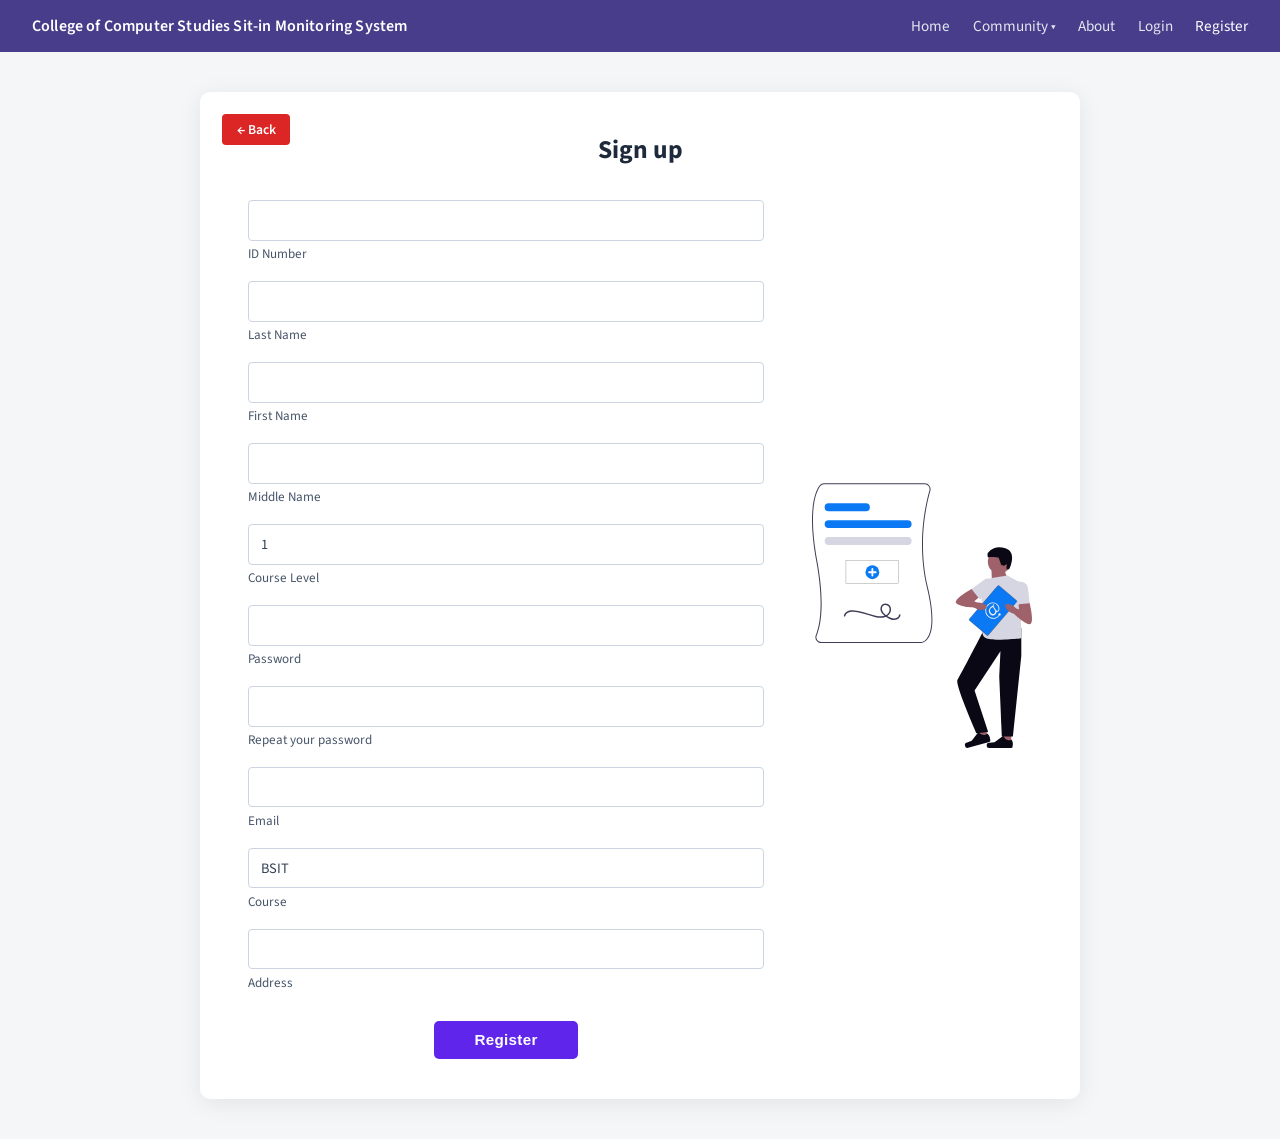
==== register.html @ 7e2de7b9 "Initial commit" ====
<!DOCTYPE html>
<html lang="en">
<head>
  <meta charset="UTF-8" />
  <meta name="viewport" content="width=device-width, initial-scale=1.0"/>
  <title>CCS | Register</title>
  <link href="https://fonts.googleapis.com/css2?family=Source+Sans+3:wght@400;600;700&display=swap" rel="stylesheet"/>
  <link rel="stylesheet" href="style.css">
</head>
<body class="register-page">
  <!-- NAVBAR -->
  <nav>
    <span class="nav-brand">College of Computer Studies Sit-in Monitoring System</span>
    <ul class="nav-links">
      <li><a href="index.html">Home</a></li>
      <li><a href="#">Community ▾</a></li>
      <li><a href="#">About</a></li>
      <li><a href="index.html">Login</a></li>
      <li><a href="#" class="active">Register</a></li>
    </ul>
  </nav>

  <!-- MAIN CONTENT -->
  <main>
    <div class="register-card">
      <a href="index.html" class="btn-back">← Back</a>

      <h1>Sign up</h1>

      <div class="register-body">
        <!-- FORM COLUMN -->
        <div class="form-col">
          <form id="register-form">
            <div class="field-group">
              <input type="text" id="idNumber" name="idNumber" required/>
              <label for="idNumber">ID Number</label>
            </div>

            <div class="field-group">
              <input type="text" id="lastName" name="lastName" required/>
              <label for="lastName">Last Name</label>
            </div>

            <div class="field-group">
              <input type="text" id="firstName" name="firstName" required/>
              <label for="firstName">First Name</label>
            </div>

            <div class="field-group">
              <input type="text" id="middleName" name="middleName"/>
              <label for="middleName">Middle Name</label>
            </div>

            <div class="field-group">
              <input type="number" id="courseLevel" name="courseLevel" value="1" min="1" max="5" required/>
              <label for="courseLevel">Course Level</label>
            </div>

            <div class="field-group">
              <input type="password" id="password" name="password" required/>
              <label for="password">Password</label>
            </div>

            <div class="field-group">
              <input type="password" id="repeatPassword" name="repeatPassword" required/>
              <label for="repeatPassword">Repeat your password</label>
            </div>

            <div class="field-group">
              <input type="email" id="email" name="email" required/>
              <label for="email">Email</label>
            </div>

            <div class="field-group">
              <input type="text" id="course" name="course" value="BSIT"/>
              <label for="course">Course</label>
            </div>

            <div class="field-group">
              <input type="text" id="address" name="address" required/>
              <label for="address">Address</label>
            </div>

            <button type="submit" class="btn-register">Register</button>
          </form>
        </div>

        <!-- ILLUSTRATION COLUMN -->
        <div class="illustration-col">
          <!-- Your exact SVG from original -->
       <svg xmlns="http://www.w3.org/2000/svg" width="664.388" height="799.489" viewBox="0 0 664.388 799.489" xmlns:xlink="http://www.w3.org/1999/xlink" role="img" artist="Katerina Limpitsouni" source="https://undraw.co/">
         <g id="Group_479" data-name="Group 479" transform="translate(-480 -205.093)">
        <path id="Path_7220-50" data-name="Path 7220" d="M382.334,87.652S370.675,64.335,373,43.359L334.2,63.465l1.5,38.171,46.633-13.984Z" transform="translate(687.753 402.93)" fill="#9f616a"/>
       <circle id="Ellipse_1133" data-name="Ellipse 1133" cx="35.005" cy="35.005" r="35.005" transform="translate(1011 407.158)" fill="#9f616a"/>
      <path id="Path_7221-51" data-name="Path 7221" d="M384.574,434.407H363.208L353.05,352.019h31.524Z" transform="translate(697.187 557.391)" fill="#9f616a"/>
      <path id="Path_7222-52" data-name="Path 7222" d="M325.63,414.636h0c-.66,1.125-1.02,4.741-1.02,6.032h0a7.242,7.242,0,0,0,7.247,7.247H398a4.956,4.956,0,0,0,4.951-4.951V420.2s3.271-8.282-3.466-18.47c0,0-8.372,7.982-20.886-4.516l-3.691-6.677L348.2,410.075l-14.809,1.815c-3.241.405-6.107-.06-7.772,2.746h.015Z" transform="translate(682.954 576.667)" fill="#090814"/>
       <path id="Path_7224-53" data-name="Path 7224" d="M28.469,8.777H19.062S10.9,18.83,11.995,12.709,8.694,0,8.694,0L2.107,2.191S-11.067,57.6,28.469,60.647,76.8,32.934,76.8,32.934s-2.191-15.379-6.587-10.983-28.553,6.587-28.553,6.587L28.484,8.762l-.015.015Z" transform="translate(1077.027 466.737) rotate(-166)" fill="#090814"/>
      <path id="Path_7225-54" data-name="Path 7225" d="M345.38,421.032l-20.541,5.792L292.67,350.316l30.339-8.567Z" transform="translate(666.971 552.251)" fill="#9f616a"/>
       <path id="Path_7227-55" data-name="Path 7227" d="M458.765,175.1v84.429l-25.38,243.057H399.966l-7.805-180.265,3.646-77.362L317.62,363.258l41.132,125.306-35.279,4.167S257.588,344.068,266.05,331.569s84.264-159.93,84.264-159.93S458.735,177.445,458.765,175.1Z" transform="translate(653.274 467.124)" fill="#090814"/>
       <path id="Path_7226-56" data-name="Path 7226" d="M280.81,419.729h0c-.33,1.26.315,4.831.66,6.092h0a7.247,7.247,0,0,0,8.943,5.011l63.648-17.975a4.958,4.958,0,0,0,3.421-6.107l-.75-2.656s.9-8.852-8.357-16.835c0,0-5.882,9.963-21.321,1.32l-5.371-5.432L301.291,409.2l-13.744,5.777c-3,1.26-5.9,1.605-6.737,4.756h0Z" transform="translate(660.99 572.969)" fill="#090814"/>
      <path id="Path_7223-57" data-name="Path 7223" d="M341.274,76.318l51.3-8.1,39.641,21.6,2.326,167.445s-97.5,13.5-112.862-4.05-3.706-157.99-3.706-157.99l23.317-18.91h-.015Z" transform="translate(677.513 415.37)" fill="#d6d6e3"/>
       <path id="Path_7228-58" data-name="Path 7228" d="M415.855,111.729l11.268,18.455s15.935,62.628,0,62.883-48.1-31.914-48.1-31.914l4.2-16.79,11.658,4.666-2.326-37.3h23.3Z" transform="translate(710.183 437.144)" fill="#9f616a"/>
       <path id="Path_7229-59" data-name="Path 7229" d="M380.26,80.728s37.3-6.572,40.8,17.84,5.447,47.548,5.447,47.548l-40.422,3.346L380.26,80.728h0Z" transform="translate(710.803 421.227)" fill="#d6d6e3"/>
       <path id="Path_7251-60" data-name="Path 7251" d="M342.965,238.491l-52.636-44.854a3.074,3.074,0,0,1-.221-4.334L375.356,89.264a3.074,3.074,0,0,1,4.314-.47l52.636,44.854a3.074,3.074,0,0,1,.221,4.334L347.279,238.021A3.074,3.074,0,0,1,342.965,238.491Z" transform="translate(665.296 425.326)" fill="#0b79f3"/>
       <path id="Path_7252-61" data-name="Path 7252" d="M342.965,238.491l-52.636-44.854a3.074,3.074,0,0,1-.221-4.334L375.356,89.264a3.074,3.074,0,0,1,4.314-.47l52.636,44.854a3.074,3.074,0,0,1,.221,4.334L347.279,238.021A3.074,3.074,0,0,1,342.965,238.491Z" transform="translate(665.296 425.326)" fill="none" stroke="#2f2e41" stroke-miterlimit="10" stroke-width="1"/>
       <path id="Path_7253-62" data-name="Path 7253" d="M331,92.419,309.813,96.8s-56.626,31.164-45.913,42.972S320.076,153.1,320.076,153.1l9.393-14.539L318.1,133.231l28.838-23.782L331,92.419Z" transform="translate(651.899 427.48)" fill="#9f616a"/>
       <path id="Path_7254-63" data-name="Path 7254" d="M373.387,95.149s-20.691-31.734-40.9-17.6-38.426,28.508-38.426,28.508l25.177,31.794,54.165-42.7h-.015Z" transform="translate(667.666 418.224)" fill="#d6d6e3"/>
       <path id="Path_7264-64" data-name="Path 7264" d="M32.713,1.377c-9.547-3.514-20.6-.073-26.99,7.7A25.626,25.626,0,0,0,3.1,37.434a23.591,23.591,0,0,0,11.93,10.572,21.565,21.565,0,0,0,14.639.31A3.568,3.568,0,0,0,32.8,49a3.618,3.618,0,1,0-4.513-3.506,3.556,3.556,0,0,0,.043.424c-7.463,2.334-15.707-.533-20.7-6.593A22.782,22.782,0,0,1,4.991,15.135,22.426,22.426,0,0,1,24.823,2.7c8.659.028,16.852,5.742,18.582,14.467a15.829,15.829,0,0,1-3.152,12.859c-1.444,1.753-3.51,3.481-5.9,3.5a1.939,1.939,0,0,1-1.114-.455,5.006,5.006,0,0,1-1.89-4.594l.984-8.8a18.711,18.711,0,0,1,.741-4.2,1.506,1.506,0,0,0,.3-.732c.541-1.029,1.586-2.115,2.813-1.949a1.406,1.406,0,0,0,1.669-.947,1.365,1.365,0,0,0-.948-1.669,5.434,5.434,0,0,0-4.853,1.749,6.639,6.639,0,0,0-.725.964c-7.147-2.913-16.163-.17-19.832,6.86a13.065,13.065,0,0,0-.076,12.522c1.99,3.442,5.832,5.95,9.9,5.617A11.02,11.02,0,0,0,27.9,34.943a1.9,1.9,0,0,1,2.477-.08l.015.011a6.811,6.811,0,0,0,6.7.847c4.567-1.718,7.63-6.484,8.747-11.059C48.265,14.728,42.081,4.825,32.713,1.377Zm-10.3,31.907a6.337,6.337,0,0,1-7.235-3.617c-1.809-3.617-.626-12.4,5.77-14.521a13.426,13.426,0,0,1,9.329.245A16.134,16.134,0,0,0,29.9,17.3c-.511,3.706-1.53,11.494-1.6,11.737-.692,3.074-2.824,3.609-5.888,4.251Z" transform="matrix(0.788, -0.616, 0.616, 0.788, 993.123, 584.622)" fill="#f2f2f2"/>
       <ellipse id="Ellipse_1137" data-name="Ellipse 1137" cx="10.533" cy="21.051" rx="10.533" ry="21.051" transform="translate(964.562 582.221) rotate(-78.56)" fill="#9f616a"/>
       <ellipse id="Ellipse_1138" data-name="Ellipse 1138" cx="10.533" cy="21.051" rx="10.533" ry="21.051" transform="translate(1058.76 580.407) rotate(-54.54)" fill="#9f616a"/>
       <g id="Group_478" data-name="Group 478" transform="translate(480 205.093)">
      <path id="Path_7273-65" data-name="Path 7273" d="M610.34,713.215c-.17,0-.277,0-.314-.007l-299.264,0a17.63,17.63,0,0,1-16.4-24.16c10.858-27.129,25.478-92.215,1.4-223.322-28.435-154.814-2.978-210.764,9.287-227.634a17.707,17.707,0,0,1,14.28-7.27H623.278a17.634,17.634,0,0,1,16.961,22.517c-12.68,43.842-38.793,160.011-7.486,291.5,23.734,99.685,12.325,140.345-1.426,156.9C622.257,712.662,612.263,713.215,610.34,713.215ZM319.329,233.826a14.7,14.7,0,0,0-11.853,6.033c-12.037,16.557-36.988,71.656-8.762,225.328,23,125.246,11.847,191.475-1.563,224.979a14.385,14.385,0,0,0,1.466,13.6,14.649,14.649,0,0,0,12.145,6.443H610.1c.473.023,10.122.29,19.012-10.5,13.248-16.077,24.128-55.875.722-154.177-31.472-132.181-5.223-248.956,7.523-293.026a14.633,14.633,0,0,0-14.079-18.683Z" transform="translate(-282.806 -230.825)" fill="#3f3d56"/>
      <path id="Path_7274-66" data-name="Path 7274" d="M558.838,328.832H320.271a12,12,0,1,1,0-24.007H558.838a12,12,0,1,1,0,24.007Z" transform="translate(-270.065 -193.794)" fill="#0b79f3"/>
      <path id="Path_7275-67" data-name="Path 7275" d="M558.838,362.832H320.271a12,12,0,0,1,0-24.007H558.838a12,12,0,1,1,0,24.007Z" transform="translate(-270.065 -176.779)" fill="#d6d6e3"/>
      <path id="Path_7279-68" data-name="Path 7279" d="M432.8,294.832H320.271a12,12,0,1,1,0-24.007H432.8a12,12,0,1,1,0,24.007Z" transform="translate(-270.065 -210.808)" fill="#0b79f3"/>
      <path id="Path_7280-69" data-name="Path 7280" d="M383.054,524.292c2.422-10.255,13.8-13.617,23.1-13.241a98.616,98.616,0,0,1,17.421,2.757c5.978,1.337,11.9,2.921,17.787,4.6,10.8,3.08,21.49,6.805,32.469,9.214,9.14,2,19.072,3.181,28.187.413,8.762-2.661,16.195-9.192,18.578-18.222,2.246-8.51-.838-17.814-9.084-21.7-7.52-3.546-17.018-1.743-20.746,6.277-4.2,9.043,0,18.9,6.651,25.448a74.525,74.525,0,0,0,12.36,9.388,46.027,46.027,0,0,0,14.8,6.629c8.68,1.854,19.02-.878,23.5-9.171a15.5,15.5,0,0,0,1.758-6.057c.265-2.884-4.238-2.865-4.5,0-.759,8.257-10.429,12.125-17.661,11.219a35.9,35.9,0,0,1-13.692-5.314,80.235,80.235,0,0,1-11.341-8c-6.133-5.308-11.883-14.043-7.764-22.325,3.354-6.744,12.1-6.677,17.417-2.328,6.441,5.268,5.292,14.828,1.044,21.084-4.7,6.926-13.229,9.83-21.267,10.143-8.734.34-17.4-1.664-25.742-4.034-10.372-2.945-20.64-6.242-31.062-9.014-5.917-1.574-11.879-2.995-17.9-4.1a59.082,59.082,0,0,0-17.359-1.2c-9.393,1.085-18.98,6.552-21.293,16.346-.665,2.817,3.674,4.019,4.341,1.2Z" transform="translate(-282.403 -123.579)" fill="#3f3d56"/>
      <g id="Rectangle_1380" data-name="Rectangle 1380" transform="translate(102.029 233.082)" fill="#fff" stroke="#707070" stroke-width="1">
        <rect width="160.545" height="70.52" stroke="none"/>
        <rect x="0.5" y="0.5" width="159.545" height="69.52" fill="none"/>
      </g>
      <circle id="Ellipse_1140" data-name="Ellipse 1140" cx="20.829" cy="20.829" r="20.829" transform="translate(161.472 247.513)" fill="#0b79f3"/>
      <path id="Path_7294-70" data-name="Path 7294" d="M872.338,669.577h-7.245v-7.245a2.717,2.717,0,0,0-5.434,0v7.245h-7.245a2.717,2.717,0,0,0,0,5.434h7.245v7.245a2.717,2.717,0,1,0,5.434,0v-7.245h7.245a2.717,2.717,0,0,0,0-5.434Z" transform="translate(-680.075 -403.952)" fill="#fff"/>
     </g>
     </g>
    </svg>
        </div>
      </div>
    </div>
  </main>

  <script src="script.js"></script>
</body>
</html>
---- style.css ----
*, *::before, *::after { 
  box-sizing: border-box; 
  margin: 0; 
  padding: 0; 
}

body {
  font-family: 'Source Sans 3', sans-serif;
  background: #f4f6f8;
  min-height: 100vh;
  display: flex;
  flex-direction: column;
}

/* ── NAVBAR ── */
nav {
  background: #483d8b;
  padding: 0 2rem;
  height: 52px;
  display: flex;
  align-items: center;
  justify-content: space-between;
}

.nav-brand {
  color: #fff;
  font-size: 1rem;
  font-weight: 600;
  letter-spacing: 0.01em;
}

.nav-links {
  display: flex;
  gap: 1.4rem;
  list-style: none;
}

.nav-links a {
  color: #e2e8f0;
  text-decoration: none;
  font-size: 0.95rem;
  transition: color .2s;
}

.nav-links a:hover,
.nav-links a.active { 
  color: #fff; 
}

/* ── LOGIN PAGE ── */
.login-page main {
  flex: 1;
  display: flex;
  align-items: center;
  justify-content: center;
  padding: 3rem 2rem;
}

.login-card {
  background: #fff;
  border-radius: 10px;
  box-shadow: 0 4px 24px rgba(0,0,0,.08);
  display: flex;
  align-items: center;
  gap: 5rem;
  padding: 4rem 5rem;
  max-width: 900px;
  width: 100%;
}

/* NAV LOGO - UPPER RIGHT CORNER */
.nav-logo {
  width: 45px;
  height: auto;
  border-radius: 4px;
}


.logo-fallback {
  display: none;
  width: 220px;
  height: 220px;
  background: linear-gradient(135deg, #4c1d95, #92400e);
  border-radius: 12px;
  display: flex;
  align-items: center;
  justify-content: center;
  color: #fff;
  font-size: 3rem;
  font-weight: 900;
  margin: 0 auto;
}

.form-side {
  flex: 1;
  min-width: 280px;
}

/* ── REGISTER PAGE ── */
.register-page main {
  flex: 1;
  display: flex;
  align-items: flex-start;
  justify-content: center;
  padding: 2.5rem 1.5rem;
}

.register-card {
  background: #fff;
  border-radius: 10px;
  box-shadow: 0 4px 24px rgba(0,0,0,.08);
  padding: 2.5rem 3rem;
  max-width: 880px;
  width: 100%;
  position: relative;
}

.btn-back {
  position: absolute;
  top: 1.4rem;
  left: 1.4rem;
  background: #dc2626;
  color: #fff;
  border: none;
  border-radius: 4px;
  padding: .35rem .9rem;
  font-size: 0.85rem;
  font-weight: 600;
  cursor: pointer;
  transition: background .2s;
  text-decoration: none;
}

.btn-back:hover { 
  background: #b91c1c; 
}

.register-card h1 {
  text-align: center;
  font-size: 1.6rem;
  font-weight: 700;
  color: #1e293b;
  margin-bottom: 2rem;
}

.register-body {
  display: flex;
  gap: 3rem;
  align-items: flex-start;
}

.form-col {
  flex: 1;
}

.illustration-col {
  width: 220px;
  flex-shrink: 0;
  display: flex;
  align-items: center;
  justify-content: center;
  padding-top: 1rem;
}

.svg-illustration {
  width: 200px;
}

/* ── FORM FIELDS (Shared) ── */
.field-group {
  margin-bottom: 1.1rem;
}

.field-group input,
.field-group select {
  width: 100%;
  padding: .55rem .75rem;
  border: 1px solid #cbd5e1;
  border-radius: 4px;
  font-size: 0.9rem;
  color: #334155;
  outline: none;
  background: #fff;
  transition: border-color .2s, box-shadow .2s;
  font-family: inherit;
}

.field-group input:focus,
.field-group select:focus {
  border-color: #3b82f6;
  box-shadow: 0 0 0 3px rgba(59,130,246,.12);
}

.field-group label {
  display: block;
  font-size: 0.82rem;
  color: #475569;
  margin-top: .3rem;
}

.field-group input::placeholder { 
  color: #94a3b8; 
}

/* ── LOGIN SPECIFIC ── */
.row-options {
  display: flex;
  align-items: center;
  justify-content: space-between;
  margin-bottom: 1.6rem;
}

.remember {
  display: flex;
  align-items: center;
  gap: .45rem;
  font-size: 0.9rem;
  color: #475569;
  cursor: pointer;
}

.remember input[type="checkbox"] {
  width: 15px;
  height: 15px;
  accent-color: #483d8b;
  cursor: pointer;
}

.forgot {
  font-size: 0.9rem;
  color: #475569;
  text-decoration: none;
  transition: color .2s;
}

.forgot:hover { 
  color: #480563; 
}

.btn-login {
  width: 100%;
  padding: .8rem;
  background: #4a02a9;
  color: #fff;
  font-size: 1rem;
  font-weight: 600;
  border: none;
  border-radius: 5px;
  cursor: pointer;
  letter-spacing: 0.02em;
  transition: background .2s, transform .1s;
}

.btn-login:hover { 
  background: #483d8b; 
}

.btn-login:active { 
  transform: scale(.98); 
}

.register-hint {
  text-align: center;
  margin-top: 1.2rem;
  font-size: 0.9rem;
  font-weight: 600;
  color: #334155;
}

.register-hint a {
  color: #dc2626;
  text-decoration: none;
  font-weight: 700;
}

.register-hint a:hover { 
  text-decoration: underline; 
}

/* ── REGISTER BUTTON ── */
.btn-register {
  display: block;
  margin: 1.8rem auto 0;
  padding: .65rem 2.5rem;
  background: #6025eb;
  color: #fff;
  font-size: 0.95rem;
  font-weight: 600;
  border: none;
  border-radius: 5px;
  cursor: pointer;
  transition: background .2s, transform .1s;
  letter-spacing: 0.02em;
}

.btn-register:hover { 
  background: #483d8b; 
}

.btn-register:active { 
  transform: scale(.98); 
}

/* RESPONSIVE */
@media (max-width: 768px) {
  .login-card {
    flex-direction: column;
    gap: 2rem;
    padding: 2rem;
  }
  
  .register-body {
    flex-direction: column;
    gap: 2rem;
  }
  
  .illustration-col {
    width: 180px;
  }
}
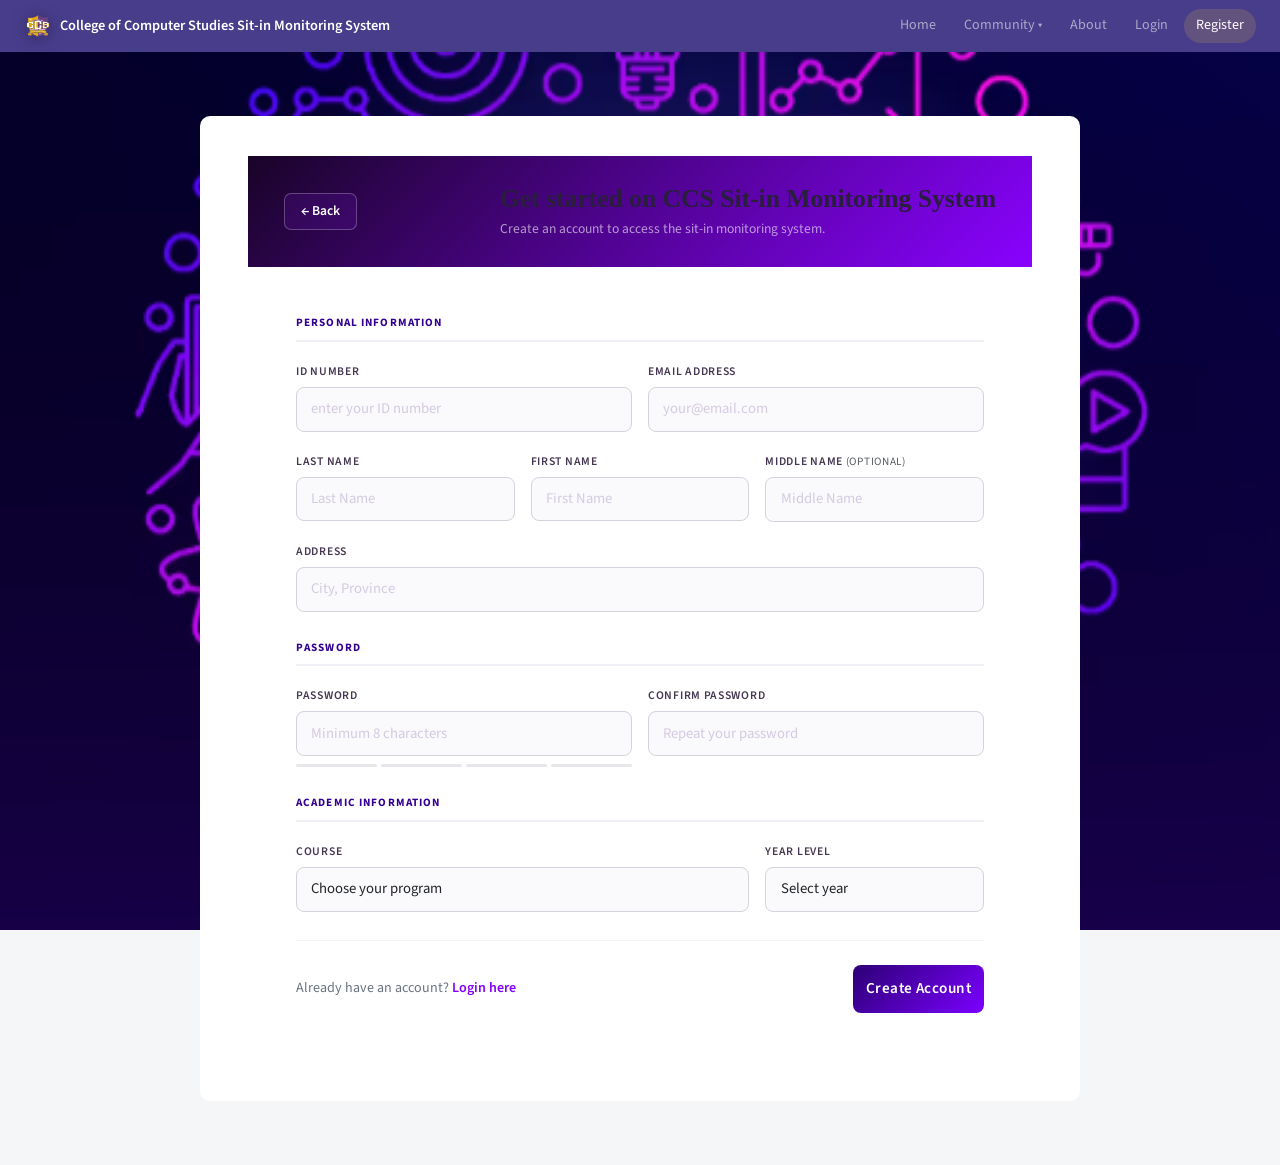
==== commit a68c29eb: "Need to debug and fix the dashboard system" ====
--- a/register.html
+++ b/register.html
@@ -3,131 +3,145 @@
 <head>
   <meta charset="UTF-8" />
   <meta name="viewport" content="width=device-width, initial-scale=1.0"/>
-  <title>CCS | Register</title>
+  <title>CCS Sit-in MS | Register</title>
+  <link href="https://cdn.jsdelivr.net/npm/bootstrap@5.3.3/dist/css/bootstrap.min.css" rel="stylesheet"/>
   <link href="https://fonts.googleapis.com/css2?family=Source+Sans+3:wght@400;600;700&display=swap" rel="stylesheet"/>
   <link rel="stylesheet" href="style.css">
 </head>
 <body class="register-page">
   <!-- NAVBAR -->
-  <nav>
-    <span class="nav-brand">College of Computer Studies Sit-in Monitoring System</span>
-    <ul class="nav-links">
-      <li><a href="index.html">Home</a></li>
-      <li><a href="#">Community ▾</a></li>
-      <li><a href="#">About</a></li>
-      <li><a href="index.html">Login</a></li>
-      <li><a href="#" class="active">Register</a></li>
-    </ul>
+  <nav class="navbar navbar-expand-lg navbar-dark px-4">
+    <a class="navbar-brand fw-semibold d-flex align-items-center" href="index.html" style="font-size:.9rem; text-decoration: none;">
+      <img src='img\CCS.png' alt='CCS' class="nav-logo me-2" onerror="this.src='img\CCS.png'; this.onerror=null;"/>
+      College of Computer Studies Sit-in Monitoring System
+    </a>
+    <button class="navbar-toggler" type="button" data-bs-toggle="collapse" data-bs-target="#navMenu">
+      <span class="navbar-toggler-icon"></span>
+    </button>
+    <div class="collapse navbar-collapse" id="navMenu">
+      <ul class="navbar-nav ms-auto gap-1">
+        <li class="nav-item"><a class="nav-link" href="#/home">Home</a></li>
+        <li class="nav-item"><a class="nav-link" href="#/community">Community ▾</a></li>
+        <li class="nav-item"><a class="nav-link" href="#/about">About</a></li>
+        <li class="nav-item"><a class="nav-link" href="index.html">Login</a></li>
+        <li class="nav-item"><a class="nav-link active" href="register.html">Register</a></li>
+      </ul>
+    </div>
   </nav>
 
   <!-- MAIN CONTENT -->
   <main>
-    <div class="register-card">
+    <div class="d-flex justify-content-center align-items-start py-4 px-3 register-wrapper">
+    <div class="register-card bg-white">
+
+      <div class="card-header-register d-flex align-items-center justify-content-between">
       <a href="index.html" class="btn-back">← Back</a>
-
-      <h1>Sign up</h1>
+        <div>
+          <h1 class="mb-1">Get started on CCS Sit-in Monitoring System</h1>
+          <p>Create an account to access the sit-in monitoring system.</p>
+        </div>
+      </div>
 
       <div class="register-body">
         <!-- FORM COLUMN -->
-        <div class="form-col">
-          <form id="register-form">
-            <div class="field-group">
-              <input type="text" id="idNumber" name="idNumber" required/>
-              <label for="idNumber">ID Number</label>
+        <div class="p-4 p-md-5">
+        <form id="register-form">
+          <!-- Personal Info -->
+          <p class="section-heading">PERSONAL INFORMATION</p>
+          <div class="row g-3">
+            <div class="col-md-6">
+              <label for="idNumber" class="form-label">ID Number</label>
+              <input type="text" class="form-control" id="idNumber" name="idNumber" placeholder="enter your ID number" required/>
             </div>
+            <div class="col-md-6">
+              <label for="email" class="form-label">Email Address</label>
+              <input type="email" class="form-control" id="email" name="email" placeholder="your@email.com" required/>
+            </div>
+            <div class="col-md-4">
+              <label for="lastName" class="form-label">Last Name</label>
+              <input type="text" class="form-control" id="lastName" name="lastName" placeholder="Last Name" required/>
+            </div>
+            <div class="col-md-4">
+              <label for="firstName" class="form-label">First Name</label>
+              <input type="text" class="form-control" id="firstName" name="firstName" placeholder="First Name" required/>
+            </div>
+            <div class="col-md-4">
+              <label for="middleName" class="form-label">
+                Middle Name <span class="text-muted fw-normal" style="font-size:.7rem;">(optional)</span>
+              </label>
+              <input type="text" class="form-control" id="middleName" name="middleName" placeholder="Middle Name"/>
+            </div>
+            <div class="col-12">
+              <label for="address" class="form-label">Address</label>
+              <input type="text" class="form-control" id="address" name="address" placeholder="City, Province" required/>
+            </div>
+          </div>
 
-            <div class="field-group">
-              <input type="text" id="lastName" name="lastName" required/>
-              <label for="lastName">Last Name</label>
+          <!-- Password -->
+          <p class="section-heading">PASSWORD</p>
+          <div class="row g-3">
+            <div class="col-md-6">
+              <label for="password" class="form-label">Password</label>
+              <input type="password" class="form-control" id="password" name="password" placeholder="Minimum 8 characters" required/>
+              <div class="strength-bar mt-2">
+                <span id="s1"></span><span id="s2"></span><span id="s3"></span><span id="s4"></span>
+              </div>
             </div>
+            <div class="col-md-6">
+              <label for="repeatPassword" class="form-label">Confirm Password</label>
+              <input type="password" class="form-control" id="repeatPassword" name="repeatPassword" placeholder="Repeat your password" required/>
+            </div>
+          </div>
 
-            <div class="field-group">
-              <input type="text" id="firstName" name="firstName" required/>
-              <label for="firstName">First Name</label>
+          <!-- Academic Information -->
+          <p class="section-heading">ACADEMIC INFORMATION</p>
+          <div class="row g-3">
+            <div class="col-md-8">
+              <label for="course" class="form-label">Course</label>
+              <select class="form-select" id="course" name="course" required>
+                <option value="" disabled selected>Choose your program</option>
+                <option value="BSIT">BSIT</option>
+                <option value="BSCS">BSCS</option>
+                <option value="BSCRIM">BSCRIM</option>
+                <option value="BSCA">BSCA</option>
+                <option value="BSED">BSED</option>
+                <option value="BSCE">BSCE</option>
+                <option value="BSN">BSN</option>
+                <option value="BSHM">BSHM</option>
+                <option value="BSA">BSA</option>
+                <option value="BSBA">BSBA</option>
+                <option value="BSME">BSME</option>
+                <option value="BSOA">BSOA</option>
+                <option value="BSREM">BSREM</option>
+                <option value="BSTM">BSTM</option>
+              </select>
             </div>
+            <div class="col-md-4">
+              <label for="courseLevel" class="form-label">Year Level</label>
+              <select class="form-select" id="courseLevel" name="courseLevel" required>
+                <option value="" disabled selected>Select year</option>
+                <option value="1">1st Year</option>
+                <option value="2">2nd Year</option>
+                <option value="3">3rd Year</option>
+                <option value="4">4th Year</option>
+                <option value="5">5th Year</option>
+              </select>
+            </div>
+          </div>
 
-            <div class="field-group">
-              <input type="text" id="middleName" name="middleName"/>
-              <label for="middleName">Middle Name</label>
-            </div>
-
-            <div class="field-group">
-              <input type="number" id="courseLevel" name="courseLevel" value="1" min="1" max="5" required/>
-              <label for="courseLevel">Course Level</label>
-            </div>
-
-            <div class="field-group">
-              <input type="password" id="password" name="password" required/>
-              <label for="password">Password</label>
-            </div>
-
-            <div class="field-group">
-              <input type="password" id="repeatPassword" name="repeatPassword" required/>
-              <label for="repeatPassword">Repeat your password</label>
-            </div>
-
-            <div class="field-group">
-              <input type="email" id="email" name="email" required/>
-              <label for="email">Email</label>
-            </div>
-
-            <div class="field-group">
-              <input type="text" id="course" name="course" value="BSIT"/>
-              <label for="course">Course</label>
-            </div>
-
-            <div class="field-group">
-              <input type="text" id="address" name="address" required/>
-              <label for="address">Address</label>
-            </div>
-
-            <button type="submit" class="btn-register">Register</button>
-          </form>
-        </div>
-
-        <!-- ILLUSTRATION COLUMN -->
-        <div class="illustration-col">
-          <!-- Your exact SVG from original -->
-       <svg xmlns="http://www.w3.org/2000/svg" width="664.388" height="799.489" viewBox="0 0 664.388 799.489" xmlns:xlink="http://www.w3.org/1999/xlink" role="img" artist="Katerina Limpitsouni" source="https://undraw.co/">
-         <g id="Group_479" data-name="Group 479" transform="translate(-480 -205.093)">
-        <path id="Path_7220-50" data-name="Path 7220" d="M382.334,87.652S370.675,64.335,373,43.359L334.2,63.465l1.5,38.171,46.633-13.984Z" transform="translate(687.753 402.93)" fill="#9f616a"/>
-       <circle id="Ellipse_1133" data-name="Ellipse 1133" cx="35.005" cy="35.005" r="35.005" transform="translate(1011 407.158)" fill="#9f616a"/>
-      <path id="Path_7221-51" data-name="Path 7221" d="M384.574,434.407H363.208L353.05,352.019h31.524Z" transform="translate(697.187 557.391)" fill="#9f616a"/>
-      <path id="Path_7222-52" data-name="Path 7222" d="M325.63,414.636h0c-.66,1.125-1.02,4.741-1.02,6.032h0a7.242,7.242,0,0,0,7.247,7.247H398a4.956,4.956,0,0,0,4.951-4.951V420.2s3.271-8.282-3.466-18.47c0,0-8.372,7.982-20.886-4.516l-3.691-6.677L348.2,410.075l-14.809,1.815c-3.241.405-6.107-.06-7.772,2.746h.015Z" transform="translate(682.954 576.667)" fill="#090814"/>
-       <path id="Path_7224-53" data-name="Path 7224" d="M28.469,8.777H19.062S10.9,18.83,11.995,12.709,8.694,0,8.694,0L2.107,2.191S-11.067,57.6,28.469,60.647,76.8,32.934,76.8,32.934s-2.191-15.379-6.587-10.983-28.553,6.587-28.553,6.587L28.484,8.762l-.015.015Z" transform="translate(1077.027 466.737) rotate(-166)" fill="#090814"/>
-      <path id="Path_7225-54" data-name="Path 7225" d="M345.38,421.032l-20.541,5.792L292.67,350.316l30.339-8.567Z" transform="translate(666.971 552.251)" fill="#9f616a"/>
-       <path id="Path_7227-55" data-name="Path 7227" d="M458.765,175.1v84.429l-25.38,243.057H399.966l-7.805-180.265,3.646-77.362L317.62,363.258l41.132,125.306-35.279,4.167S257.588,344.068,266.05,331.569s84.264-159.93,84.264-159.93S458.735,177.445,458.765,175.1Z" transform="translate(653.274 467.124)" fill="#090814"/>
-       <path id="Path_7226-56" data-name="Path 7226" d="M280.81,419.729h0c-.33,1.26.315,4.831.66,6.092h0a7.247,7.247,0,0,0,8.943,5.011l63.648-17.975a4.958,4.958,0,0,0,3.421-6.107l-.75-2.656s.9-8.852-8.357-16.835c0,0-5.882,9.963-21.321,1.32l-5.371-5.432L301.291,409.2l-13.744,5.777c-3,1.26-5.9,1.605-6.737,4.756h0Z" transform="translate(660.99 572.969)" fill="#090814"/>
-      <path id="Path_7223-57" data-name="Path 7223" d="M341.274,76.318l51.3-8.1,39.641,21.6,2.326,167.445s-97.5,13.5-112.862-4.05-3.706-157.99-3.706-157.99l23.317-18.91h-.015Z" transform="translate(677.513 415.37)" fill="#d6d6e3"/>
-       <path id="Path_7228-58" data-name="Path 7228" d="M415.855,111.729l11.268,18.455s15.935,62.628,0,62.883-48.1-31.914-48.1-31.914l4.2-16.79,11.658,4.666-2.326-37.3h23.3Z" transform="translate(710.183 437.144)" fill="#9f616a"/>
-       <path id="Path_7229-59" data-name="Path 7229" d="M380.26,80.728s37.3-6.572,40.8,17.84,5.447,47.548,5.447,47.548l-40.422,3.346L380.26,80.728h0Z" transform="translate(710.803 421.227)" fill="#d6d6e3"/>
-       <path id="Path_7251-60" data-name="Path 7251" d="M342.965,238.491l-52.636-44.854a3.074,3.074,0,0,1-.221-4.334L375.356,89.264a3.074,3.074,0,0,1,4.314-.47l52.636,44.854a3.074,3.074,0,0,1,.221,4.334L347.279,238.021A3.074,3.074,0,0,1,342.965,238.491Z" transform="translate(665.296 425.326)" fill="#0b79f3"/>
-       <path id="Path_7252-61" data-name="Path 7252" d="M342.965,238.491l-52.636-44.854a3.074,3.074,0,0,1-.221-4.334L375.356,89.264a3.074,3.074,0,0,1,4.314-.47l52.636,44.854a3.074,3.074,0,0,1,.221,4.334L347.279,238.021A3.074,3.074,0,0,1,342.965,238.491Z" transform="translate(665.296 425.326)" fill="none" stroke="#2f2e41" stroke-miterlimit="10" stroke-width="1"/>
-       <path id="Path_7253-62" data-name="Path 7253" d="M331,92.419,309.813,96.8s-56.626,31.164-45.913,42.972S320.076,153.1,320.076,153.1l9.393-14.539L318.1,133.231l28.838-23.782L331,92.419Z" transform="translate(651.899 427.48)" fill="#9f616a"/>
-       <path id="Path_7254-63" data-name="Path 7254" d="M373.387,95.149s-20.691-31.734-40.9-17.6-38.426,28.508-38.426,28.508l25.177,31.794,54.165-42.7h-.015Z" transform="translate(667.666 418.224)" fill="#d6d6e3"/>
-       <path id="Path_7264-64" data-name="Path 7264" d="M32.713,1.377c-9.547-3.514-20.6-.073-26.99,7.7A25.626,25.626,0,0,0,3.1,37.434a23.591,23.591,0,0,0,11.93,10.572,21.565,21.565,0,0,0,14.639.31A3.568,3.568,0,0,0,32.8,49a3.618,3.618,0,1,0-4.513-3.506,3.556,3.556,0,0,0,.043.424c-7.463,2.334-15.707-.533-20.7-6.593A22.782,22.782,0,0,1,4.991,15.135,22.426,22.426,0,0,1,24.823,2.7c8.659.028,16.852,5.742,18.582,14.467a15.829,15.829,0,0,1-3.152,12.859c-1.444,1.753-3.51,3.481-5.9,3.5a1.939,1.939,0,0,1-1.114-.455,5.006,5.006,0,0,1-1.89-4.594l.984-8.8a18.711,18.711,0,0,1,.741-4.2,1.506,1.506,0,0,0,.3-.732c.541-1.029,1.586-2.115,2.813-1.949a1.406,1.406,0,0,0,1.669-.947,1.365,1.365,0,0,0-.948-1.669,5.434,5.434,0,0,0-4.853,1.749,6.639,6.639,0,0,0-.725.964c-7.147-2.913-16.163-.17-19.832,6.86a13.065,13.065,0,0,0-.076,12.522c1.99,3.442,5.832,5.95,9.9,5.617A11.02,11.02,0,0,0,27.9,34.943a1.9,1.9,0,0,1,2.477-.08l.015.011a6.811,6.811,0,0,0,6.7.847c4.567-1.718,7.63-6.484,8.747-11.059C48.265,14.728,42.081,4.825,32.713,1.377Zm-10.3,31.907a6.337,6.337,0,0,1-7.235-3.617c-1.809-3.617-.626-12.4,5.77-14.521a13.426,13.426,0,0,1,9.329.245A16.134,16.134,0,0,0,29.9,17.3c-.511,3.706-1.53,11.494-1.6,11.737-.692,3.074-2.824,3.609-5.888,4.251Z" transform="matrix(0.788, -0.616, 0.616, 0.788, 993.123, 584.622)" fill="#f2f2f2"/>
-       <ellipse id="Ellipse_1137" data-name="Ellipse 1137" cx="10.533" cy="21.051" rx="10.533" ry="21.051" transform="translate(964.562 582.221) rotate(-78.56)" fill="#9f616a"/>
-       <ellipse id="Ellipse_1138" data-name="Ellipse 1138" cx="10.533" cy="21.051" rx="10.533" ry="21.051" transform="translate(1058.76 580.407) rotate(-54.54)" fill="#9f616a"/>
-       <g id="Group_478" data-name="Group 478" transform="translate(480 205.093)">
-      <path id="Path_7273-65" data-name="Path 7273" d="M610.34,713.215c-.17,0-.277,0-.314-.007l-299.264,0a17.63,17.63,0,0,1-16.4-24.16c10.858-27.129,25.478-92.215,1.4-223.322-28.435-154.814-2.978-210.764,9.287-227.634a17.707,17.707,0,0,1,14.28-7.27H623.278a17.634,17.634,0,0,1,16.961,22.517c-12.68,43.842-38.793,160.011-7.486,291.5,23.734,99.685,12.325,140.345-1.426,156.9C622.257,712.662,612.263,713.215,610.34,713.215ZM319.329,233.826a14.7,14.7,0,0,0-11.853,6.033c-12.037,16.557-36.988,71.656-8.762,225.328,23,125.246,11.847,191.475-1.563,224.979a14.385,14.385,0,0,0,1.466,13.6,14.649,14.649,0,0,0,12.145,6.443H610.1c.473.023,10.122.29,19.012-10.5,13.248-16.077,24.128-55.875.722-154.177-31.472-132.181-5.223-248.956,7.523-293.026a14.633,14.633,0,0,0-14.079-18.683Z" transform="translate(-282.806 -230.825)" fill="#3f3d56"/>
-      <path id="Path_7274-66" data-name="Path 7274" d="M558.838,328.832H320.271a12,12,0,1,1,0-24.007H558.838a12,12,0,1,1,0,24.007Z" transform="translate(-270.065 -193.794)" fill="#0b79f3"/>
-      <path id="Path_7275-67" data-name="Path 7275" d="M558.838,362.832H320.271a12,12,0,0,1,0-24.007H558.838a12,12,0,1,1,0,24.007Z" transform="translate(-270.065 -176.779)" fill="#d6d6e3"/>
-      <path id="Path_7279-68" data-name="Path 7279" d="M432.8,294.832H320.271a12,12,0,1,1,0-24.007H432.8a12,12,0,1,1,0,24.007Z" transform="translate(-270.065 -210.808)" fill="#0b79f3"/>
-      <path id="Path_7280-69" data-name="Path 7280" d="M383.054,524.292c2.422-10.255,13.8-13.617,23.1-13.241a98.616,98.616,0,0,1,17.421,2.757c5.978,1.337,11.9,2.921,17.787,4.6,10.8,3.08,21.49,6.805,32.469,9.214,9.14,2,19.072,3.181,28.187.413,8.762-2.661,16.195-9.192,18.578-18.222,2.246-8.51-.838-17.814-9.084-21.7-7.52-3.546-17.018-1.743-20.746,6.277-4.2,9.043,0,18.9,6.651,25.448a74.525,74.525,0,0,0,12.36,9.388,46.027,46.027,0,0,0,14.8,6.629c8.68,1.854,19.02-.878,23.5-9.171a15.5,15.5,0,0,0,1.758-6.057c.265-2.884-4.238-2.865-4.5,0-.759,8.257-10.429,12.125-17.661,11.219a35.9,35.9,0,0,1-13.692-5.314,80.235,80.235,0,0,1-11.341-8c-6.133-5.308-11.883-14.043-7.764-22.325,3.354-6.744,12.1-6.677,17.417-2.328,6.441,5.268,5.292,14.828,1.044,21.084-4.7,6.926-13.229,9.83-21.267,10.143-8.734.34-17.4-1.664-25.742-4.034-10.372-2.945-20.64-6.242-31.062-9.014-5.917-1.574-11.879-2.995-17.9-4.1a59.082,59.082,0,0,0-17.359-1.2c-9.393,1.085-18.98,6.552-21.293,16.346-.665,2.817,3.674,4.019,4.341,1.2Z" transform="translate(-282.403 -123.579)" fill="#3f3d56"/>
-      <g id="Rectangle_1380" data-name="Rectangle 1380" transform="translate(102.029 233.082)" fill="#fff" stroke="#707070" stroke-width="1">
-        <rect width="160.545" height="70.52" stroke="none"/>
-        <rect x="0.5" y="0.5" width="159.545" height="69.52" fill="none"/>
-      </g>
-      <circle id="Ellipse_1140" data-name="Ellipse 1140" cx="20.829" cy="20.829" r="20.829" transform="translate(161.472 247.513)" fill="#0b79f3"/>
-      <path id="Path_7294-70" data-name="Path 7294" d="M872.338,669.577h-7.245v-7.245a2.717,2.717,0,0,0-5.434,0v7.245h-7.245a2.717,2.717,0,0,0,0,5.434h7.245v7.245a2.717,2.717,0,1,0,5.434,0v-7.245h7.245a2.717,2.717,0,0,0,0-5.434Z" transform="translate(-680.075 -403.952)" fill="#fff"/>
-     </g>
-     </g>
-    </svg>
-        </div>
+          <!-- Footer -->
+          <div class="form-footer d-flex align-items-center justify-content-between flex-wrap gap-3">
+            <p class="login-hint mb-0">Already have an account? <a href="index.html">Login here</a></p>
+            <button type="submit" class="btn btn-sims text-white">Create Account</button>
+          </div>
+        </form>
       </div>
     </div>
+  </div>
   </main>
 
+  <script src="https://cdn.jsdelivr.net/npm/bootstrap@5.3.3/dist/js/bootstrap.bundle.min.js"></script>
   <script src="script.js"></script>
 </body>
+
 </html>
--- a/style.css
+++ b/style.css
@@ -7,6 +7,11 @@
 body {
   font-family: 'Source Sans 3', sans-serif;
   background: #f4f6f8;
+  background-image: url('img\\BG.png');
+  background-size: cover;
+  background-position: center;
+  background-repeat: no-repeat;
+  background-attachment: fixed;
   min-height: 100vh;
   display: flex;
   flex-direction: column;
@@ -36,7 +41,7 @@
 }
 
 .nav-links a {
-  color: #e2e8f0;
+  color: #fcff4f;
   text-decoration: none;
   font-size: 0.95rem;
   transition: color .2s;
@@ -44,7 +49,32 @@
 
 .nav-links a:hover,
 .nav-links a.active { 
-  color: #fff; 
+  color: #fef8b6; 
+}
+
+.nav-dot { 
+  width:7px; 
+  height:7px; 
+  background:#c9a84c; 
+  border-radius:50%; 
+  display:inline-block; 
+  margin-right:8px; 
+  flex-shrink:0; 
+}
+
+.navbar-nav .nav-link { 
+  font-size:.88rem; 
+  padding:.4rem .75rem !important; 
+  border-radius:99px; 
+  transition:background .2s; 
+}
+
+.navbar-nav .nav-link:hover { 
+  background:rgba(255, 255, 255, 0.1); 
+}
+
+.navbar-nav .nav-link.active { 
+  background:rgba(201,168,76,.2); 
 }
 
 /* ── LOGIN PAGE ── */
@@ -70,11 +100,17 @@
 
 /* NAV LOGO - UPPER RIGHT CORNER */
 .nav-logo {
-  width: 45px;
-  height: auto;
-  border-radius: 4px;
-}
-
+  width: 28px !important;
+  height: 28px !important;
+  object-fit: contain;
+  flex-shrink: 0;
+  filter: brightness(1.1) drop-shadow(0 2px 8px rgba(0,0,0,0.3));
+  transition: transform 0.2s ease;
+}
+
+.navbar-brand:hover .nav-logo {
+  transform: translate(1px, 3px);
+}
 
 .logo-fallback {
   display: none;
@@ -97,6 +133,10 @@
 }
 
 /* ── REGISTER PAGE ── */
+.register-wrapper { 
+  min-height: calc(100vh - 56px); 
+}
+
 .register-page main {
   flex: 1;
   display: flex;
@@ -116,30 +156,45 @@
 }
 
 .btn-back {
-  position: absolute;
-  top: 1.4rem;
-  left: 1.4rem;
-  background: #dc2626;
-  color: #fff;
-  border: none;
-  border-radius: 4px;
-  padding: .35rem .9rem;
-  font-size: 0.85rem;
-  font-weight: 600;
-  cursor: pointer;
-  transition: background .2s;
-  text-decoration: none;
+  background:rgba(136, 35, 231, 0.15); 
+  color:#ffffff;
+  border:1px solid rgba(255,255,255,.25); 
+  border-radius:7px;
+  padding:.45rem 1rem; 
+  font-size:.85rem; font-weight:600;
+  font-family:inherit; 
+  text-decoration:none; 
+  display:inline-flex;
+  align-items:center; 
+  gap:.4rem; transition:background .2s; 
+  position:relative; 
+  z-index:1;
 }
 
 .btn-back:hover { 
-  background: #b91c1c; 
+  background: #5f2af0; 
+}
+.card-header-register h1 { font-family:'DM Serif Display',serif; font-size:1.6rem; color:#fff; }
+.card-header-register p { font-size:.85rem; color:rgba(255,255,255,.6); margin-bottom:0; }
+
+.card-header-register {
+  background:linear-gradient(135deg,#190428 0%,#8902ff 100%);
+  padding:1.75rem 2.25rem;
+  position:relative;
+  overflow:hidden;
+}
+.card-header-register::after {
+  position:absolute;
+  top:-50px; right:-50px;
+  width:160px; height:160px; border-radius:50%;
+  background:rgba(201,168,76,.15);
 }
 
 .register-card h1 {
   text-align: center;
   font-size: 1.6rem;
   font-weight: 700;
-  color: #1e293b;
+  color: #291e3b;
   margin-bottom: 2rem;
 }
 
@@ -149,57 +204,134 @@
   align-items: flex-start;
 }
 
+.section-heading {
+  font-size:.7rem; font-weight:700; letter-spacing:.1em;
+  text-transform:uppercase; color:#330091;
+  padding-bottom:.5rem; border-bottom:2px solid #eef0f6;
+  margin-bottom:1rem; margin-top:1.75rem;
+}
+.section-heading:first-of-type { margin-top:0; }
+
 .form-col {
   flex: 1;
 }
 
-.illustration-col {
-  width: 220px;
-  flex-shrink: 0;
-  display: flex;
-  align-items: center;
-  justify-content: center;
-  padding-top: 1rem;
-}
-
-.svg-illustration {
-  width: 200px;
-}
-
 /* ── FORM FIELDS (Shared) ── */
-.field-group {
-  margin-bottom: 1.1rem;
-}
-
-.field-group input,
-.field-group select {
-  width: 100%;
-  padding: .55rem .75rem;
-  border: 1px solid #cbd5e1;
-  border-radius: 4px;
-  font-size: 0.9rem;
-  color: #334155;
-  outline: none;
-  background: #fff;
-  transition: border-color .2s, box-shadow .2s;
-  font-family: inherit;
-}
-
-.field-group input:focus,
-.field-group select:focus {
-  border-color: #3b82f6;
-  box-shadow: 0 0 0 3px rgba(59,130,246,.12);
-}
-
-.field-group label {
-  display: block;
-  font-size: 0.82rem;
-  color: #475569;
-  margin-top: .3rem;
-}
-
-.field-group input::placeholder { 
-  color: #94a3b8; 
+  .field-group {
+    margin-bottom: 1.1rem;
+  }
+
+  .field-group input,
+  .field-group select {
+    width: 100%;
+    padding: .55rem .75rem;
+    border: 1px solid #d7cbe1;
+    border-radius: 4px;
+    font-size: 0.9rem;
+    color: #453355;
+    outline: none;
+    background: #fff;
+    transition: border-color .2s, box-shadow .2s;
+    font-family: inherit;
+  }
+
+  .field-group input:focus,
+  .field-group select:focus {
+    border-color: #7d00fa;
+    box-shadow: 0 0 0 3px rgba(105, 14, 249, 0.12);
+  }
+
+  .field-group label {
+    display: block;
+    font-size: 0.82rem;
+    color: #584769;
+    margin-top: .3rem;
+  }
+
+  .field-group input::placeholder { 
+    color: #aa94b8; 
+  }
+
+  .form-label { font-size:.73rem; font-weight:600; letter-spacing:.06em; text-transform:uppercase; color:#453751; margin-bottom:.4rem; }
+.form-control, .form-select {
+  border:1.5px solid #d7d1db; border-radius:8px;
+  padding:.65rem .9rem; font-size:.92rem; font-family:inherit;
+  background:#faf9fb; transition:border-color .2s, box-shadow .2s, background .2s;
+}
+.form-control:focus, .form-select:focus { 
+  border-color:#7300ff; background:#fff; 
+  box-shadow:0 0 0 3px rgba(49, 26, 143, 0.1); 
+}
+.form-control::placeholder { color:#d4cbe1; }
+.form-check-input:checked { background-color:#7300ff; border-color:#2a004c; }
+.form-check-input:focus {
+  box-shadow: none !important;
+}
+.form-check-label { font-size:.88rem; color:#6b7280; }
+
+.forgot-link { font-size:.88rem; color:#49039a; text-decoration:none; font-weight:500; }
+.forgot-link:hover { color:#c9a84c; }
+
+.strength-bar { display:flex; gap:4px; margin-top:5px; }
+.strength-bar span { height:3px; flex:1; border-radius:2px; background:#e5e7eb; transition:background .3s; }
+
+  /* ── SHARED BUTTONS ── */
+.btn-sims {
+  background:linear-gradient(135deg,#2d0076,#7b00ff); border:none;
+  border-radius:8px; padding:.8rem; font-size:.95rem; font-weight:600;
+  letter-spacing:.03em; box-shadow:0 4px 14px rgba(58, 15, 99, 0.3);
+  transition:transform .15s, box-shadow .2s;
+}
+.btn-sims:hover { 
+  background:linear-gradient(135deg,#2d0076,#7b00ff); 
+  transform:translateY(-1px); 
+  box-shadow:0 8px 22px rgba(56, 15, 99, 0.35); 
+}
+.btn-sims:active { 
+  transform:scale(.98); 
+}
+
+.or-divider { 
+  display:flex;
+  align-items:center; 
+  gap:.75rem; 
+  color:#9ca3af; 
+  font-size:.78rem; 
+}
+
+.or-divider::before, .or-divider::after { 
+  content:'';
+  flex:1;
+  height:1px; 
+  background:#e5e7eb; 
+}
+
+.register-hint, .login-hint { 
+  font-size:.88rem; 
+  color:#6b7280; 
+}
+
+.register-hint, .login-hint { 
+  text-align:center; 
+}
+.register-hint a, .login-hint a { 
+  color:#dc2626; 
+  font-weight:700; 
+  text-decoration:none; 
+}
+.register-hint a:hover, .login-hint a:hover { 
+  text-decoration:underline; 
+}
+
+.login-hint a { 
+  color:#7f00fe; 
+  font-weight:600; 
+}
+
+.form-footer { 
+  border-top:1px solid #f3f4f6; 
+  padding-top:1.5rem; 
+  margin-top:1.75rem; 
 }
 
 /* ── LOGIN SPECIFIC ── */
@@ -277,44 +409,613 @@
   text-decoration: underline; 
 }
 
-/* ── REGISTER BUTTON ── */
-.btn-register {
+/* Remove old nav-dot since we're not using it anymore */
+.nav-dot { display: none; }
+
+/* NUCLEAR OPTION - Remove ALL focus rings and outlines globally */
+*,
+*::before,
+*::after {
+  box-shadow: none !important;
+  outline: none !important;
+  border-image: none !important;
+}
+
+/* Override Bootstrap form elements specifically */
+.form-check-input:focus,
+.form-control:focus,
+.form-select:focus,
+.btn:focus,
+input:focus,
+input:focus-visible,
+input:focus-within {
+  box-shadow: none !important;
+  outline: none !important;
+  outline-offset: 0 !important;
+}
+
+/* Kill browser default focus styles */
+input:focus-visible,
+button:focus-visible {
+  outline: none !important;
+}
+
+/* ============================================================
+   CCS Sit-in Portal – Student Dashboard
+   style.css
+   ============================================================ */
+
+@import url('https://fonts.googleapis.com/css2?family=Plus+Jakarta+Sans:wght@300;400;500;600;700;800&family=Lora:wght@600;700&display=swap');
+
+/* ── VARIABLES ─────────────────────────────────────────────── */
+
+:root {
+  --violet:        #5d00f1;
+  --violet2:       #7900c9;
+  --drkviolet:       #481e80;
+  --gold:        #f5d923;
+  --gold2:       #e8e51a;
+  --bg:          #eef1f8;
+  --card:        #ffffff;
+  --border:      #dce3f0;
+  --text:        #230d45;
+  --text2:       #4d3d75;
+  --text3:       #9d84b8;
+  --green:       #16a34a;
+  --green-bg:    #dcfce7;
+  --red:         #dc2626;
+  --red-bg:      #fee2e2;
+  --violet:        #7725eb;
+  --violet-bg:     #e4dbfe;
+  --radius:      14px;
+  --radius-sm:   10px;
+  --shadow:      0 2px 12px rgba(13,34,85,.10);
+  --shadow-lg:   0 8px 32px rgba(13,34,85,.18);
+}
+
+/* ── BASE ───────────────────────────────────────────────────── */
+*, *::before, *::after { box-sizing: border-box; }
+
+body.dashboard {
+  font-family: 'Plus Jakarta Sans', sans-serif;
+  background: var(--bg);
+  color: var(--text);
+  font-size: 14px;
+}
+
+h1, h2, h3, h4, h5, h6,
+.font-display {
+  font-family: 'Lora', serif;
+}
+
+/* ── TOAST ──────────────────────────────────────────────────── */
+#liveToast {
+  min-width: 260px;
+  background: var(--navy);
+  color: #fff;
+  border: none;
+  border-radius: var(--radius-sm);
+  box-shadow: var(--shadow-lg);
+}
+#liveToast .toast-body {
+  display: flex;
+  align-items: center;
+  gap: 10px;
+  font-size: .84rem;
+  font-weight: 600;
+}
+.toast-container {
+  z-index: 1090;
+}
+
+/* ── NAVBAR ─────────────────────────────────────────────────── */
+.ccs-navbar {
+  background: linear-gradient(135deg, var(--navy) 0%, var(--navy2) 100%) !important;
+  box-shadow: 0 3px 20px rgba(13,34,85,.35);
+  padding: 0 28px;
+  height: 62px;
+}
+.ccs-navbar .navbar-brand {
+  font-family: 'Lora', serif;
+  font-size: 1rem;
+  font-weight: 700;
+  color: #fff !important;
+  display: flex;
+  align-items: center;
+  gap: 10px;
+}
+.brand-pip {
+  width: 9px; height: 9px;
+  background: var(--gold);
+  border-radius: 50%;
+  box-shadow: 0 0 8px var(--gold);
+  display: inline-block;
+}
+.ccs-navbar .nav-link {
+  color: rgba(255,255,255,.78) !important;
+  font-size: .82rem;
+  font-weight: 600;
+  padding: 7px 12px !important;
+  border-radius: 8px;
+  transition: background .18s, color .18s;
+  display: flex;
+  align-items: center;
+  gap: 6px;
+}
+.ccs-navbar .nav-link:hover,
+.ccs-navbar .nav-link.active {
+  background: rgba(255,255,255,.14);
+  color: #fff !important;
+}
+.ccs-navbar .nav-link i { font-size: .85rem; }
+
+/* logout btn */
+.btn-logout {
+  background: var(--gold) !important;
+  color: var(--navy) !important;
+  font-weight: 800 !important;
+  border-radius: 8px !important;
+  padding: 7px 16px !important;
+  border: none !important;
+}
+.btn-logout:hover { background: var(--gold2) !important; }
+
+/* notification badge */
+.notif-badge {
+  background: var(--red);
+  color: #fff;
+  font-size: .62rem;
+  font-weight: 800;
+  padding: 1px 6px;
+  border-radius: 20px;
+  margin-left: 2px;
+}
+
+/* custom dropdown */
+.ccs-dropdown-menu {
+  border: 1px solid var(--border);
+  border-radius: var(--radius-sm);
+  box-shadow: var(--shadow-lg);
+  overflow: hidden;
+  min-width: 210px;
+  padding: 0;
+}
+.ccs-dropdown-menu .dropdown-item {
+  font-size: .82rem;
+  font-weight: 500;
+  padding: 11px 16px;
+  color: var(--text);
+  border-bottom: 1px solid var(--border);
+  display: flex;
+  align-items: center;
+  gap: 10px;
+}
+.ccs-dropdown-menu .dropdown-item:last-child { border-bottom: none; }
+.ccs-dropdown-menu .dropdown-item:hover { background: var(--bg); color: var(--navy); }
+
+/* notif panel */
+.notif-header {
+  padding: 10px 16px;
+  border-bottom: 1px solid var(--border);
+  font-size: .78rem;
+  font-weight: 800;
+  color: var(--navy);
+  display: flex;
+  justify-content: space-between;
+  align-items: center;
+}
+.notif-clear {
+  font-weight: 400;
+  color: var(--text3);
+  cursor: pointer;
+  font-size: .73rem;
+}
+.notif-item {
+  display: flex;
+  gap: 12px;
+  padding: 11px 16px;
+  border-bottom: 1px solid var(--border);
+  cursor: pointer;
+  transition: background .15s;
+}
+.notif-item:hover { background: var(--bg); }
+.notif-item:last-child { border-bottom: none; }
+.notif-icon {
+  width: 34px; height: 34px;
+  border-radius: 9px;
+  display: flex; align-items: center; justify-content: center;
+  font-size: .85rem; flex-shrink: 0;
+}
+.notif-icon.blue { background: var(--blue-bg); color: var(--blue); }
+.notif-icon.green { background: var(--green-bg); color: var(--green); }
+.notif-icon.gold { background: #fef3c7; color: var(--gold2); }
+.notif-title { font-size: .8rem; font-weight: 700; color: var(--text); margin-bottom: 2px; }
+.notif-time { font-size: .7rem; color: var(--text3); }
+.notif-empty { padding: 18px; text-align: center; color: var(--text3); font-size: .82rem; font-style: italic; }
+
+/* ── PAGE WRAPPER ───────────────────────────────────────────── */
+.page-wrap {
+  max-width: 1380px;
+  margin: 0 auto;
+  padding: 26px 20px 48px;
+}
+
+/* ── VIEWS ──────────────────────────────────────────────────── */
+.view { display: none; }
+.view.active {
   display: block;
-  margin: 1.8rem auto 0;
-  padding: .65rem 2.5rem;
-  background: #6025eb;
+  animation: fadeUp .35s ease;
+}
+@keyframes fadeUp {
+  from { opacity: 0; transform: translateY(10px); }
+  to   { opacity: 1; transform: translateY(0); }
+}
+
+/* ── CARD ───────────────────────────────────────────────────── */
+.ccs-card {
+  background: var(--card);
+  border-radius: var(--radius);
+  border: 1px solid var(--border);
+  box-shadow: var(--shadow);
+  overflow: hidden;
+}
+.ccs-card-header {
+  background: linear-gradient(135deg, var(--navy2) 0%, var(--navy3) 100%);
   color: #fff;
-  font-size: 0.95rem;
+  padding: 11px 18px;
+  font-size: .72rem;
+  font-weight: 700;
+  letter-spacing: .07em;
+  text-transform: uppercase;
+  display: flex;
+  align-items: center;
+  gap: 8px;
+}
+.ccs-card-header i { opacity: .8; }
+.ccs-card-body { padding: 18px; }
+
+/* ── STUDENT INFO CARD ──────────────────────────────────────── */
+.stu-avatar-wrap {
+  display: flex;
+  flex-direction: column;
+  align-items: center;
+  padding: 22px 18px 16px;
+  border-bottom: 1px solid var(--border);
+}
+.stu-avatar-wrap img {
+  width: 90px; height: 90px;
+  border-radius: 50%;
+  object-fit: cover;
+  border: 3px solid var(--navy2);
+  box-shadow: 0 4px 20px rgba(13,34,85,.25);
+  margin-bottom: 12px;
+}
+.stu-name {
+  font-family: 'Lora', serif;
+  font-size: 1rem;
+  font-weight: 700;
+  color: var(--navy);
+  text-align: center;
+  margin-bottom: 6px;
+}
+.stu-badge {
+  background: var(--bg);
+  border: 1px solid var(--border);
+  border-radius: 20px;
+  padding: 3px 14px;
+  font-size: .68rem;
+  font-weight: 700;
+  color: var(--navy2);
+  text-transform: uppercase;
+  letter-spacing: .06em;
+}
+.info-list { list-style: none; padding: 12px 18px; margin: 0; }
+.info-list li {
+  display: flex;
+  align-items: center;
+  gap: 10px;
+  padding: 9px 0;
+  border-bottom: 1px solid var(--border);
+}
+.info-list li:last-child { border-bottom: none; }
+.info-icon {
+  width: 30px; height: 30px;
+  border-radius: 8px;
+  background: var(--bg);
+  display: flex; align-items: center; justify-content: center;
+  flex-shrink: 0;
+  color: var(--navy2);
+  font-size: .8rem;
+}
+.info-label { font-size: .7rem; color: var(--text3); margin-bottom: 1px; }
+.info-value { font-size: .83rem; font-weight: 700; color: var(--text); }
+
+/* session block */
+.session-block {
+  margin: 0 18px 18px;
+  background: linear-gradient(135deg, var(--navy) 0%, #571a90 100%);
+  border-radius: var(--radius-sm);
+  padding: 14px 16px;
+  color: #fff;
+}
+.session-block .s-label { font-size: .68rem; text-transform: uppercase; letter-spacing: .07em; opacity: .7; margin-bottom: 6px; }
+.session-block .s-num { font-family: 'Lora', serif; font-size: 2.2rem; font-weight: 700; line-height: 1; }
+.session-block .s-sub { font-size: .72rem; opacity: .6; margin-top: 3px; }
+.session-bar { background: rgba(255,255,255,.18); border-radius: 99px; height: 5px; margin-top: 12px; overflow: hidden; }
+.session-bar-fill { height: 100%; background: var(--gold); border-radius: 99px; transition: width .8s cubic-bezier(.34,1,.64,1); }
+
+/* ── STATUS STRIP ───────────────────────────────────────────── */
+.status-strip {
+  display: flex;
+  align-items: center;
+  gap: 12px;
+  padding: 13px 18px;
+  border-radius: var(--radius);
+  border: 1.5px solid;
+  font-size: .84rem;
   font-weight: 600;
+}
+.status-strip.off { background: #f0f4ff; border-color: #c7d4f5; color: var(--navy2); }
+.status-strip.on  { background: var(--green-bg); border-color: #86efac; color: #14532d; }
+.pulse-dot {
+  width: 10px; height: 10px;
+  border-radius: 50%;
+  flex-shrink: 0;
+  animation: pulse 1.8s infinite;
+}
+.pulse-dot.off { background: #b194c0; box-shadow: 0 0 0 3px rgba(148,163,192,.25); }
+.pulse-dot.on  { background: var(--green); box-shadow: 0 0 0 3px rgba(22,163,74,.25); }
+@keyframes pulse { 0%,100% { opacity:1; } 50% { opacity:.5; } }
+
+/* ── QUICK ACTIONS ──────────────────────────────────────────── */
+.qa-btn {
+  display: flex;
+  flex-direction: column;
+  align-items: center;
+  justify-content: center;
+  gap: 8px;
+  padding: 18px 12px;
+  border-radius: var(--radius-sm);
+  border: 1.5px solid var(--border);
+  background: var(--card);
+  cursor: pointer;
+  color: var(--text);
+  font-size: .8rem;
+  font-weight: 700;
+  text-align: center;
+  transition: all .2s;
+  width: 100%;
+}
+.qa-btn i { font-size: 1.4rem; color: var(--navy2); }
+.qa-btn:hover {
+  background: var(--navy);
+  border-color: var(--navy);
+  color: #fff;
+  transform: translateY(-3px);
+  box-shadow: var(--shadow-lg);
+}
+.qa-btn:hover i { color: var(--gold); }
+.qa-btn.primary { background: var(--navy); border-color: var(--navy); color: #fff; }
+.qa-btn.primary i { color: var(--gold); }
+.qa-btn.primary:hover { background: var(--navy3); }
+
+/* ── ANNOUNCEMENTS ──────────────────────────────────────────── */
+.ann-item { padding: 14px 0; border-bottom: 1px solid var(--border); }
+.ann-item:last-child { border-bottom: none; padding-bottom: 0; }
+.ann-meta { display: flex; align-items: center; gap: 8px; margin-bottom: 8px; }
+.ann-tag {
+  background: var(--navy); color: #fff;
+  font-size: .65rem; font-weight: 800;
+  padding: 2px 9px; border-radius: 4px;
+  text-transform: uppercase; letter-spacing: .05em;
+}
+.ann-date { color: var(--text3); font-size: .72rem; }
+.ann-text {
+  background: var(--bg);
+  border-radius: var(--radius-sm);
+  padding: 10px 14px;
+  font-size: .83rem; color: var(--text2); line-height: 1.65;
+  border-left: 3px solid var(--navy3);
+}
+.ann-empty { color: var(--text3); font-style: italic; }
+
+/* ── RULES ──────────────────────────────────────────────────── */
+.rules-scroll { padding: 16px 18px; max-height: 500px; overflow-y: auto; font-size: .82rem; line-height: 1.72; color: var(--text2); }
+.rules-scroll::-webkit-scrollbar { width: 4px; }
+.rules-scroll::-webkit-scrollbar-track { background: var(--bg); }
+.rules-scroll::-webkit-scrollbar-thumb { background: var(--border); border-radius: 99px; }
+.rules-uni { font-family: 'Lora', serif; font-weight: 700; font-size: .95rem; color: var(--navy); text-align: center; margin-bottom: 3px; }
+.rules-dept { font-size: .68rem; text-align: center; color: var(--text3); text-transform: uppercase; letter-spacing: .07em; margin-bottom: 12px; }
+.rules-sec { font-weight: 800; font-size: .72rem; color: var(--navy); text-transform: uppercase; letter-spacing: .06em; margin: 14px 0 8px; padding-bottom: 5px; border-bottom: 1.5px solid var(--border); }
+.rules-scroll ol { padding-left: 18px; }
+.rules-scroll ol li { margin-bottom: 9px; }
+.rules-scroll ol li::marker { color: var(--navy2); font-weight: 700; }
+
+/* ── DATA TABLE ─────────────────────────────────────────────── */
+.ccs-table { width: 100%; border-collapse: collapse; font-size: .82rem; }
+.ccs-table th {
+  background: var(--navy); color: #fff;
+  padding: 10px 14px; text-align: left;
+  font-size: .72rem; font-weight: 700;
+  letter-spacing: .05em; text-transform: uppercase;
+}
+.ccs-table th:first-child { border-radius: 8px 0 0 8px; }
+.ccs-table th:last-child  { border-radius: 0 8px 8px 0; }
+.ccs-table td { padding: 10px 14px; border-bottom: 1px solid var(--border); color: var(--text2); vertical-align: middle; }
+.ccs-table tr:last-child td { border-bottom: none; }
+.ccs-table tr:hover td { background: #f8f9ff; }
+.no-data-row td { text-align: center; padding: 40px; color: var(--text3); font-style: italic; }
+
+/* chips */
+.chip { display: inline-block; padding: 3px 12px; border-radius: 20px; font-size: .7rem; font-weight: 700; border: 1.5px solid; }
+.chip-blue   { background: var(--blue-bg);  color: var(--blue);  border-color: #bfdbfe; }
+.chip-green  { background: var(--green-bg); color: var(--green); border-color: #bbf7d0; }
+.chip-red    { background: var(--red-bg);   color: var(--red);   border-color: #fecaca; }
+
+/* pagination */
+.ccs-pgbtn {
+  width: 32px; height: 32px; border-radius: 7px;
+  border: 1.5px solid var(--border); background: var(--card);
+  cursor: pointer; font-size: .78rem; font-weight: 700; color: var(--text2);
+  transition: .18s; display: inline-flex; align-items: center; justify-content: center;
+}
+.ccs-pgbtn:hover, .ccs-pgbtn.active { background: var(--navy); color: #fff; border-color: var(--navy); }
+
+/* table controls */
+.tbl-entries select {
+  border: 1.5px solid var(--border); border-radius: 7px;
+  padding: 5px 10px; font-size: .82rem; background: var(--card);
+  outline: none; cursor: pointer; font-family: inherit;
+}
+.tbl-search {
+  display: flex; align-items: center; gap: 8px;
+  background: var(--card); border: 1.5px solid var(--border);
+  border-radius: 8px; padding: 6px 12px;
+}
+.tbl-search input {
+  border: none; outline: none;
+  font-size: .82rem; color: var(--text); background: transparent; width: 200px;
+  font-family: inherit;
+}
+.tbl-search i { color: var(--text3); font-size: .8rem; }
+
+/* view header */
+.view-header { display: flex; align-items: center; justify-content: space-between; margin-bottom: 20px; }
+.view-title { font-family: 'Lora', serif; font-size: 1.45rem; font-weight: 700; color: var(--navy); display: flex; align-items: center; gap: 10px; }
+.view-title i { font-size: 1.2rem; color: var(--navy3); }
+
+/* ── FORMS ──────────────────────────────────────────────────── */
+.form-label-ccs {
+  display: block;
+  font-size: .72rem; font-weight: 700; color: var(--text2);
+  text-transform: uppercase; letter-spacing: .06em;
+  margin-bottom: 6px;
+}
+.form-control-ccs, .form-select-ccs {
+  width: 100%; padding: 10px 14px;
+  border: 1.5px solid var(--border); border-radius: var(--radius-sm);
+  font-size: .875rem; color: var(--text); background: var(--bg);
+  outline: none; transition: border-color .18s, background .18s;
+  font-family: inherit;
+}
+.form-control-ccs:focus, .form-select-ccs:focus {
+  border-color: var(--navy2); background: #fff;
+}
+.form-control-ccs[readonly] { color: var(--text3); cursor: default; }
+
+/* ── BUTTONS ────────────────────────────────────────────────── */
+.btn-ccs-primary {
+  display: flex; align-items: center; justify-content: center; gap: 8px;
+  width: 100%; padding: 12px;
+  border-radius: var(--radius-sm); border: none;
+  background: var(--navy); color: #fff;
+  font-size: .9rem; font-weight: 700; cursor: pointer;
+  transition: background .18s, transform .15s; font-family: inherit;
+}
+.btn-ccs-primary:hover { background: var(--navy3); transform: translateY(-1px); }
+
+.btn-ccs-outline {
+  background: none; border: 1.5px solid var(--border);
+  border-radius: 7px; color: var(--text2);
+  font-size: .72rem; font-weight: 700;
+  padding: 4px 10px; cursor: pointer; transition: .18s; font-family: inherit;
+}
+.btn-ccs-outline:hover { border-color: var(--navy); color: var(--navy); }
+.btn-ccs-danger { color: var(--red); border-color: #fecaca; }
+.btn-ccs-danger:hover { background: var(--red-bg); border-color: var(--red); }
+
+.btn-ccs-export {
+  display: flex; align-items: center; gap: 8px;
+  padding: 9px 18px; border-radius: var(--radius-sm); border: none;
+  background: var(--navy); color: #fff;
+  font-size: .82rem; font-weight: 700; cursor: pointer;
+  transition: background .18s; font-family: inherit;
+}
+.btn-ccs-export:hover { background: var(--navy3); }
+
+/* ── RESERVATION ────────────────────────────────────────────── */
+.res-tip { display: flex; gap: 10px; padding: 10px 0; border-bottom: 1px solid var(--border); align-items: flex-start; font-size: .8rem; color: var(--text2); line-height: 1.55; }
+.res-tip:last-child { border-bottom: none; }
+.res-tip i { color: var(--navy2); width: 16px; flex-shrink: 0; margin-top: 2px; }
+.res-tip strong { color: var(--navy); }
+
+.res-row {
+  display: flex; align-items: center; justify-content: space-between;
+  padding: 11px 14px; border-radius: var(--radius-sm);
+  background: var(--bg); border: 1.5px solid var(--border);
+  margin-bottom: 10px;
+}
+.res-row-lab { font-size: .88rem; font-weight: 700; color: var(--navy); }
+.res-row-meta { font-size: .75rem; color: var(--text3); margin-top: 2px; }
+
+/* ── PROFILE ────────────────────────────────────────────────── */
+.profile-av-card {
+  display: flex; flex-direction: column; align-items: center;
+  padding: 28px 20px;
+}
+.profile-av-card img {
+  width: 110px; height: 110px;
+  border-radius: 50%; object-fit: cover;
+  border: 3px solid var(--navy2); box-shadow: var(--shadow-lg);
+  margin-bottom: 14px;
+}
+.profile-name { font-family: 'Lora', serif; font-size: 1.05rem; font-weight: 700; color: var(--navy); text-align: center; margin-bottom: 4px; }
+.profile-role { font-size: .75rem; color: var(--text3); text-align: center; margin-bottom: 16px; }
+.btn-photo {
+  display: flex; align-items: center; gap: 7px;
+  border: 1.5px solid var(--border); background: none;
+  border-radius: 8px; padding: 7px 16px;
+  font-size: .78rem; font-weight: 700; color: var(--navy2);
+  cursor: pointer; transition: .18s; font-family: inherit;
+}
+.btn-photo:hover { border-color: var(--navy); background: var(--bg); }
+.profile-sess-stat {
+  width: 100%; margin-top: 20px;
+  background: var(--navy); border-radius: var(--radius-sm);
+  padding: 14px; color: #fff; text-align: center;
+}
+.profile-sess-stat .big { font-family: 'Lora', serif; font-size: 2rem; font-weight: 700; }
+.profile-sess-stat .sml { font-size: .72rem; opacity: .65; }
+
+/* ── MODALS (custom) ────────────────────────────────────────── */
+.ccs-modal .modal-content {
+  border-radius: var(--radius);
   border: none;
-  border-radius: 5px;
-  cursor: pointer;
-  transition: background .2s, transform .1s;
-  letter-spacing: 0.02em;
-}
-
-.btn-register:hover { 
-  background: #483d8b; 
-}
-
-.btn-register:active { 
-  transform: scale(.98); 
-}
-
-/* RESPONSIVE */
-@media (max-width: 768px) {
-  .login-card {
-    flex-direction: column;
-    gap: 2rem;
-    padding: 2rem;
-  }
-  
-  .register-body {
-    flex-direction: column;
-    gap: 2rem;
-  }
-  
-  .illustration-col {
-    width: 180px;
-  }
-}+  box-shadow: 0 20px 60px rgba(0,0,0,.22);
+  text-align: center;
+  padding: 10px;
+}
+.ccs-modal .modal-body { padding: 28px 24px 10px; }
+.ccs-modal .modal-footer { border: none; justify-content: center; padding-bottom: 22px; gap: 10px; }
+.m-icon {
+  width: 64px; height: 64px; border-radius: 50%;
+  border: 2.5px solid var(--green);
+  display: flex; align-items: center; justify-content: center;
+  margin: 0 auto 18px;
+  color: var(--green); font-size: 1.6rem;
+}
+.m-icon.warn   { border-color: var(--gold);  color: var(--gold); }
+.m-icon.danger { border-color: var(--red);   color: var(--red);  }
+.m-title { font-family: 'Lora', serif; font-size: 1.3rem; font-weight: 700; color: var(--navy); margin-bottom: 8px; }
+.m-sub   { font-size: .85rem; color: var(--text3); line-height: 1.55; }
+.btn-m-ok {
+  background: var(--navy); color: #fff; border: none;
+  border-radius: var(--radius-sm); padding: 11px 36px;
+  font-size: .9rem; font-weight: 700; cursor: pointer;
+  font-family: inherit; transition: background .18s;
+}
+.btn-m-ok:hover { background: var(--navy3); }
+.btn-m-ok.danger { background: var(--red); }
+.btn-m-ok.danger:hover { background: #b91c1c; }
+.btn-m-cancel {
+  background: var(--bg); color: var(--text2);
+  border: 1.5px solid var(--border); border-radius: var(--radius-sm);
+  padding: 11px 24px; font-size: .9rem; font-weight: 700;
+  cursor: pointer; font-family: inherit; transition: .18s;
+}
+.btn-m-cancel:hover { border-color: var(--navy); color: var(--navy); }
+
+/* ── MISC ───────────────────────────────────────────────────── */
+.tbl-footer { display: flex; align-items: center; justify-content: space-between; margin-top: 14px; font-size: .78rem; color: var(--text3); }
+.gap-2 { gap: .5rem !important; }
+.divider { border: none; border-top: 1px solid var(--border); margin: 6px 0 18px; }
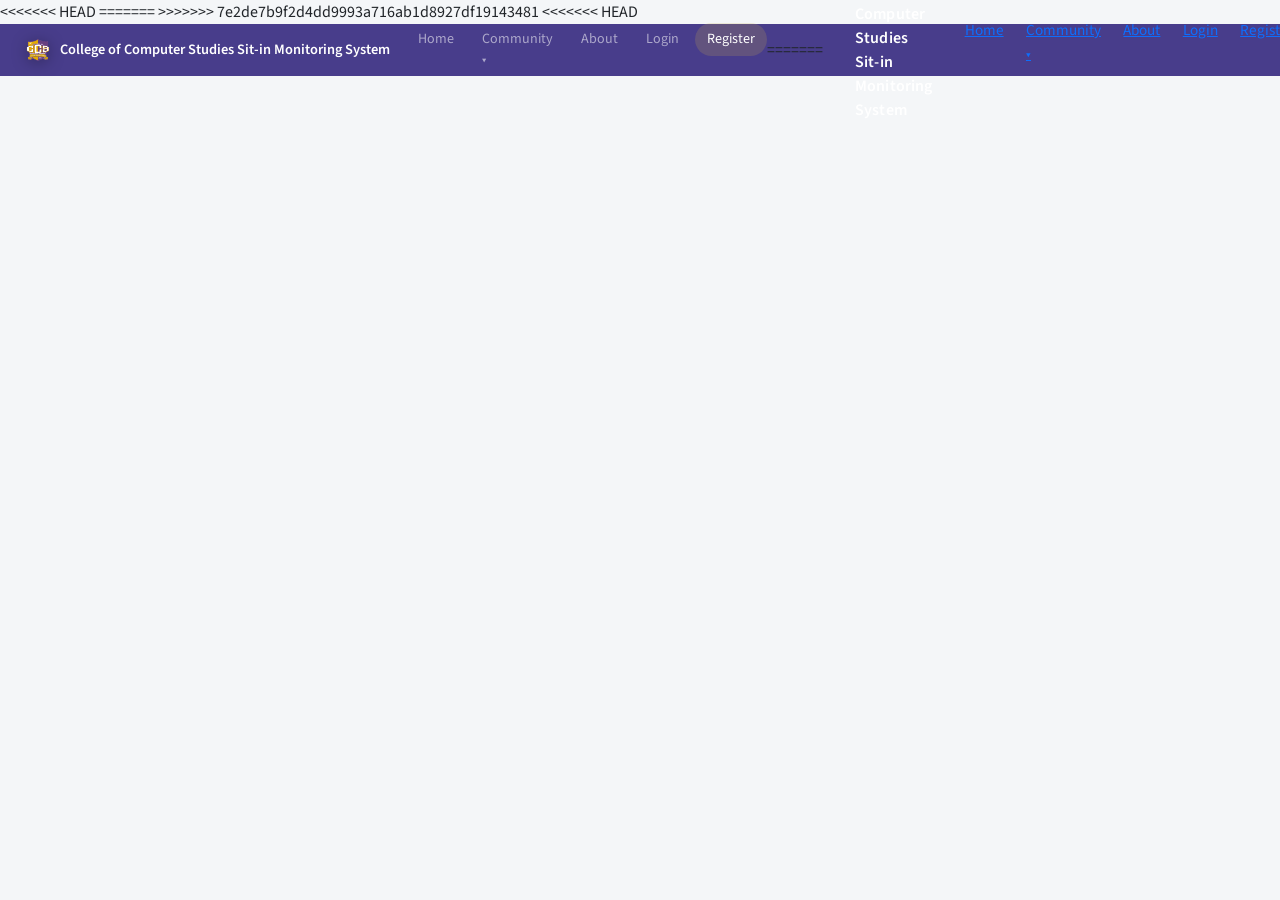
==== commit 7824f926: "CCS SIMS - initial project upload" ====
--- a/register.html
+++ b/register.html
@@ -3,13 +3,18 @@
 <head>
   <meta charset="UTF-8" />
   <meta name="viewport" content="width=device-width, initial-scale=1.0"/>
+<<<<<<< HEAD
   <title>CCS Sit-in MS | Register</title>
   <link href="https://cdn.jsdelivr.net/npm/bootstrap@5.3.3/dist/css/bootstrap.min.css" rel="stylesheet"/>
+=======
+  <title>CCS | Register</title>
+>>>>>>> 7e2de7b9f2d4dd9993a716ab1d8927df19143481
   <link href="https://fonts.googleapis.com/css2?family=Source+Sans+3:wght@400;600;700&display=swap" rel="stylesheet"/>
   <link rel="stylesheet" href="style.css">
 </head>
 <body class="register-page">
   <!-- NAVBAR -->
+<<<<<<< HEAD
   <nav class="navbar navbar-expand-lg navbar-dark px-4">
     <a class="navbar-brand fw-semibold d-flex align-items-center" href="index.html" style="font-size:.9rem; text-decoration: none;">
       <img src='img\CCS.png' alt='CCS' class="nav-logo me-2" onerror="this.src='img\CCS.png'; this.onerror=null;"/>
@@ -27,10 +32,22 @@
         <li class="nav-item"><a class="nav-link active" href="register.html">Register</a></li>
       </ul>
     </div>
+=======
+  <nav>
+    <span class="nav-brand">College of Computer Studies Sit-in Monitoring System</span>
+    <ul class="nav-links">
+      <li><a href="index.html">Home</a></li>
+      <li><a href="#">Community ▾</a></li>
+      <li><a href="#">About</a></li>
+      <li><a href="index.html">Login</a></li>
+      <li><a href="#" class="active">Register</a></li>
+    </ul>
+>>>>>>> 7e2de7b9f2d4dd9993a716ab1d8927df19143481
   </nav>
 
   <!-- MAIN CONTENT -->
   <main>
+<<<<<<< HEAD
     <div class="d-flex justify-content-center align-items-start py-4 px-3 register-wrapper">
     <div class="register-card bg-white">
 
@@ -144,4 +161,114 @@
   <script src="script.js"></script>
 </body>
 
+=======
+    <div class="register-card">
+      <a href="index.html" class="btn-back">← Back</a>
+
+      <h1>Sign up</h1>
+
+      <div class="register-body">
+        <!-- FORM COLUMN -->
+        <div class="form-col">
+          <form id="register-form">
+            <div class="field-group">
+              <input type="text" id="idNumber" name="idNumber" required/>
+              <label for="idNumber">ID Number</label>
+            </div>
+
+            <div class="field-group">
+              <input type="text" id="lastName" name="lastName" required/>
+              <label for="lastName">Last Name</label>
+            </div>
+
+            <div class="field-group">
+              <input type="text" id="firstName" name="firstName" required/>
+              <label for="firstName">First Name</label>
+            </div>
+
+            <div class="field-group">
+              <input type="text" id="middleName" name="middleName"/>
+              <label for="middleName">Middle Name</label>
+            </div>
+
+            <div class="field-group">
+              <input type="number" id="courseLevel" name="courseLevel" value="1" min="1" max="5" required/>
+              <label for="courseLevel">Course Level</label>
+            </div>
+
+            <div class="field-group">
+              <input type="password" id="password" name="password" required/>
+              <label for="password">Password</label>
+            </div>
+
+            <div class="field-group">
+              <input type="password" id="repeatPassword" name="repeatPassword" required/>
+              <label for="repeatPassword">Repeat your password</label>
+            </div>
+
+            <div class="field-group">
+              <input type="email" id="email" name="email" required/>
+              <label for="email">Email</label>
+            </div>
+
+            <div class="field-group">
+              <input type="text" id="course" name="course" value="BSIT"/>
+              <label for="course">Course</label>
+            </div>
+
+            <div class="field-group">
+              <input type="text" id="address" name="address" required/>
+              <label for="address">Address</label>
+            </div>
+
+            <button type="submit" class="btn-register">Register</button>
+          </form>
+        </div>
+
+        <!-- ILLUSTRATION COLUMN -->
+        <div class="illustration-col">
+          <!-- Your exact SVG from original -->
+       <svg xmlns="http://www.w3.org/2000/svg" width="664.388" height="799.489" viewBox="0 0 664.388 799.489" xmlns:xlink="http://www.w3.org/1999/xlink" role="img" artist="Katerina Limpitsouni" source="https://undraw.co/">
+         <g id="Group_479" data-name="Group 479" transform="translate(-480 -205.093)">
+        <path id="Path_7220-50" data-name="Path 7220" d="M382.334,87.652S370.675,64.335,373,43.359L334.2,63.465l1.5,38.171,46.633-13.984Z" transform="translate(687.753 402.93)" fill="#9f616a"/>
+       <circle id="Ellipse_1133" data-name="Ellipse 1133" cx="35.005" cy="35.005" r="35.005" transform="translate(1011 407.158)" fill="#9f616a"/>
+      <path id="Path_7221-51" data-name="Path 7221" d="M384.574,434.407H363.208L353.05,352.019h31.524Z" transform="translate(697.187 557.391)" fill="#9f616a"/>
+      <path id="Path_7222-52" data-name="Path 7222" d="M325.63,414.636h0c-.66,1.125-1.02,4.741-1.02,6.032h0a7.242,7.242,0,0,0,7.247,7.247H398a4.956,4.956,0,0,0,4.951-4.951V420.2s3.271-8.282-3.466-18.47c0,0-8.372,7.982-20.886-4.516l-3.691-6.677L348.2,410.075l-14.809,1.815c-3.241.405-6.107-.06-7.772,2.746h.015Z" transform="translate(682.954 576.667)" fill="#090814"/>
+       <path id="Path_7224-53" data-name="Path 7224" d="M28.469,8.777H19.062S10.9,18.83,11.995,12.709,8.694,0,8.694,0L2.107,2.191S-11.067,57.6,28.469,60.647,76.8,32.934,76.8,32.934s-2.191-15.379-6.587-10.983-28.553,6.587-28.553,6.587L28.484,8.762l-.015.015Z" transform="translate(1077.027 466.737) rotate(-166)" fill="#090814"/>
+      <path id="Path_7225-54" data-name="Path 7225" d="M345.38,421.032l-20.541,5.792L292.67,350.316l30.339-8.567Z" transform="translate(666.971 552.251)" fill="#9f616a"/>
+       <path id="Path_7227-55" data-name="Path 7227" d="M458.765,175.1v84.429l-25.38,243.057H399.966l-7.805-180.265,3.646-77.362L317.62,363.258l41.132,125.306-35.279,4.167S257.588,344.068,266.05,331.569s84.264-159.93,84.264-159.93S458.735,177.445,458.765,175.1Z" transform="translate(653.274 467.124)" fill="#090814"/>
+       <path id="Path_7226-56" data-name="Path 7226" d="M280.81,419.729h0c-.33,1.26.315,4.831.66,6.092h0a7.247,7.247,0,0,0,8.943,5.011l63.648-17.975a4.958,4.958,0,0,0,3.421-6.107l-.75-2.656s.9-8.852-8.357-16.835c0,0-5.882,9.963-21.321,1.32l-5.371-5.432L301.291,409.2l-13.744,5.777c-3,1.26-5.9,1.605-6.737,4.756h0Z" transform="translate(660.99 572.969)" fill="#090814"/>
+      <path id="Path_7223-57" data-name="Path 7223" d="M341.274,76.318l51.3-8.1,39.641,21.6,2.326,167.445s-97.5,13.5-112.862-4.05-3.706-157.99-3.706-157.99l23.317-18.91h-.015Z" transform="translate(677.513 415.37)" fill="#d6d6e3"/>
+       <path id="Path_7228-58" data-name="Path 7228" d="M415.855,111.729l11.268,18.455s15.935,62.628,0,62.883-48.1-31.914-48.1-31.914l4.2-16.79,11.658,4.666-2.326-37.3h23.3Z" transform="translate(710.183 437.144)" fill="#9f616a"/>
+       <path id="Path_7229-59" data-name="Path 7229" d="M380.26,80.728s37.3-6.572,40.8,17.84,5.447,47.548,5.447,47.548l-40.422,3.346L380.26,80.728h0Z" transform="translate(710.803 421.227)" fill="#d6d6e3"/>
+       <path id="Path_7251-60" data-name="Path 7251" d="M342.965,238.491l-52.636-44.854a3.074,3.074,0,0,1-.221-4.334L375.356,89.264a3.074,3.074,0,0,1,4.314-.47l52.636,44.854a3.074,3.074,0,0,1,.221,4.334L347.279,238.021A3.074,3.074,0,0,1,342.965,238.491Z" transform="translate(665.296 425.326)" fill="#0b79f3"/>
+       <path id="Path_7252-61" data-name="Path 7252" d="M342.965,238.491l-52.636-44.854a3.074,3.074,0,0,1-.221-4.334L375.356,89.264a3.074,3.074,0,0,1,4.314-.47l52.636,44.854a3.074,3.074,0,0,1,.221,4.334L347.279,238.021A3.074,3.074,0,0,1,342.965,238.491Z" transform="translate(665.296 425.326)" fill="none" stroke="#2f2e41" stroke-miterlimit="10" stroke-width="1"/>
+       <path id="Path_7253-62" data-name="Path 7253" d="M331,92.419,309.813,96.8s-56.626,31.164-45.913,42.972S320.076,153.1,320.076,153.1l9.393-14.539L318.1,133.231l28.838-23.782L331,92.419Z" transform="translate(651.899 427.48)" fill="#9f616a"/>
+       <path id="Path_7254-63" data-name="Path 7254" d="M373.387,95.149s-20.691-31.734-40.9-17.6-38.426,28.508-38.426,28.508l25.177,31.794,54.165-42.7h-.015Z" transform="translate(667.666 418.224)" fill="#d6d6e3"/>
+       <path id="Path_7264-64" data-name="Path 7264" d="M32.713,1.377c-9.547-3.514-20.6-.073-26.99,7.7A25.626,25.626,0,0,0,3.1,37.434a23.591,23.591,0,0,0,11.93,10.572,21.565,21.565,0,0,0,14.639.31A3.568,3.568,0,0,0,32.8,49a3.618,3.618,0,1,0-4.513-3.506,3.556,3.556,0,0,0,.043.424c-7.463,2.334-15.707-.533-20.7-6.593A22.782,22.782,0,0,1,4.991,15.135,22.426,22.426,0,0,1,24.823,2.7c8.659.028,16.852,5.742,18.582,14.467a15.829,15.829,0,0,1-3.152,12.859c-1.444,1.753-3.51,3.481-5.9,3.5a1.939,1.939,0,0,1-1.114-.455,5.006,5.006,0,0,1-1.89-4.594l.984-8.8a18.711,18.711,0,0,1,.741-4.2,1.506,1.506,0,0,0,.3-.732c.541-1.029,1.586-2.115,2.813-1.949a1.406,1.406,0,0,0,1.669-.947,1.365,1.365,0,0,0-.948-1.669,5.434,5.434,0,0,0-4.853,1.749,6.639,6.639,0,0,0-.725.964c-7.147-2.913-16.163-.17-19.832,6.86a13.065,13.065,0,0,0-.076,12.522c1.99,3.442,5.832,5.95,9.9,5.617A11.02,11.02,0,0,0,27.9,34.943a1.9,1.9,0,0,1,2.477-.08l.015.011a6.811,6.811,0,0,0,6.7.847c4.567-1.718,7.63-6.484,8.747-11.059C48.265,14.728,42.081,4.825,32.713,1.377Zm-10.3,31.907a6.337,6.337,0,0,1-7.235-3.617c-1.809-3.617-.626-12.4,5.77-14.521a13.426,13.426,0,0,1,9.329.245A16.134,16.134,0,0,0,29.9,17.3c-.511,3.706-1.53,11.494-1.6,11.737-.692,3.074-2.824,3.609-5.888,4.251Z" transform="matrix(0.788, -0.616, 0.616, 0.788, 993.123, 584.622)" fill="#f2f2f2"/>
+       <ellipse id="Ellipse_1137" data-name="Ellipse 1137" cx="10.533" cy="21.051" rx="10.533" ry="21.051" transform="translate(964.562 582.221) rotate(-78.56)" fill="#9f616a"/>
+       <ellipse id="Ellipse_1138" data-name="Ellipse 1138" cx="10.533" cy="21.051" rx="10.533" ry="21.051" transform="translate(1058.76 580.407) rotate(-54.54)" fill="#9f616a"/>
+       <g id="Group_478" data-name="Group 478" transform="translate(480 205.093)">
+      <path id="Path_7273-65" data-name="Path 7273" d="M610.34,713.215c-.17,0-.277,0-.314-.007l-299.264,0a17.63,17.63,0,0,1-16.4-24.16c10.858-27.129,25.478-92.215,1.4-223.322-28.435-154.814-2.978-210.764,9.287-227.634a17.707,17.707,0,0,1,14.28-7.27H623.278a17.634,17.634,0,0,1,16.961,22.517c-12.68,43.842-38.793,160.011-7.486,291.5,23.734,99.685,12.325,140.345-1.426,156.9C622.257,712.662,612.263,713.215,610.34,713.215ZM319.329,233.826a14.7,14.7,0,0,0-11.853,6.033c-12.037,16.557-36.988,71.656-8.762,225.328,23,125.246,11.847,191.475-1.563,224.979a14.385,14.385,0,0,0,1.466,13.6,14.649,14.649,0,0,0,12.145,6.443H610.1c.473.023,10.122.29,19.012-10.5,13.248-16.077,24.128-55.875.722-154.177-31.472-132.181-5.223-248.956,7.523-293.026a14.633,14.633,0,0,0-14.079-18.683Z" transform="translate(-282.806 -230.825)" fill="#3f3d56"/>
+      <path id="Path_7274-66" data-name="Path 7274" d="M558.838,328.832H320.271a12,12,0,1,1,0-24.007H558.838a12,12,0,1,1,0,24.007Z" transform="translate(-270.065 -193.794)" fill="#0b79f3"/>
+      <path id="Path_7275-67" data-name="Path 7275" d="M558.838,362.832H320.271a12,12,0,0,1,0-24.007H558.838a12,12,0,1,1,0,24.007Z" transform="translate(-270.065 -176.779)" fill="#d6d6e3"/>
+      <path id="Path_7279-68" data-name="Path 7279" d="M432.8,294.832H320.271a12,12,0,1,1,0-24.007H432.8a12,12,0,1,1,0,24.007Z" transform="translate(-270.065 -210.808)" fill="#0b79f3"/>
+      <path id="Path_7280-69" data-name="Path 7280" d="M383.054,524.292c2.422-10.255,13.8-13.617,23.1-13.241a98.616,98.616,0,0,1,17.421,2.757c5.978,1.337,11.9,2.921,17.787,4.6,10.8,3.08,21.49,6.805,32.469,9.214,9.14,2,19.072,3.181,28.187.413,8.762-2.661,16.195-9.192,18.578-18.222,2.246-8.51-.838-17.814-9.084-21.7-7.52-3.546-17.018-1.743-20.746,6.277-4.2,9.043,0,18.9,6.651,25.448a74.525,74.525,0,0,0,12.36,9.388,46.027,46.027,0,0,0,14.8,6.629c8.68,1.854,19.02-.878,23.5-9.171a15.5,15.5,0,0,0,1.758-6.057c.265-2.884-4.238-2.865-4.5,0-.759,8.257-10.429,12.125-17.661,11.219a35.9,35.9,0,0,1-13.692-5.314,80.235,80.235,0,0,1-11.341-8c-6.133-5.308-11.883-14.043-7.764-22.325,3.354-6.744,12.1-6.677,17.417-2.328,6.441,5.268,5.292,14.828,1.044,21.084-4.7,6.926-13.229,9.83-21.267,10.143-8.734.34-17.4-1.664-25.742-4.034-10.372-2.945-20.64-6.242-31.062-9.014-5.917-1.574-11.879-2.995-17.9-4.1a59.082,59.082,0,0,0-17.359-1.2c-9.393,1.085-18.98,6.552-21.293,16.346-.665,2.817,3.674,4.019,4.341,1.2Z" transform="translate(-282.403 -123.579)" fill="#3f3d56"/>
+      <g id="Rectangle_1380" data-name="Rectangle 1380" transform="translate(102.029 233.082)" fill="#fff" stroke="#707070" stroke-width="1">
+        <rect width="160.545" height="70.52" stroke="none"/>
+        <rect x="0.5" y="0.5" width="159.545" height="69.52" fill="none"/>
+      </g>
+      <circle id="Ellipse_1140" data-name="Ellipse 1140" cx="20.829" cy="20.829" r="20.829" transform="translate(161.472 247.513)" fill="#0b79f3"/>
+      <path id="Path_7294-70" data-name="Path 7294" d="M872.338,669.577h-7.245v-7.245a2.717,2.717,0,0,0-5.434,0v7.245h-7.245a2.717,2.717,0,0,0,0,5.434h7.245v7.245a2.717,2.717,0,1,0,5.434,0v-7.245h7.245a2.717,2.717,0,0,0,0-5.434Z" transform="translate(-680.075 -403.952)" fill="#fff"/>
+     </g>
+     </g>
+    </svg>
+        </div>
+      </div>
+    </div>
+  </main>
+
+  <script src="script.js"></script>
+</body>
+>>>>>>> 7e2de7b9f2d4dd9993a716ab1d8927df19143481
 </html>
--- a/style.css
+++ b/style.css
@@ -7,11 +7,14 @@
 body {
   font-family: 'Source Sans 3', sans-serif;
   background: #f4f6f8;
+<<<<<<< HEAD
   background-image: url('img\\BG.png');
   background-size: cover;
   background-position: center;
   background-repeat: no-repeat;
   background-attachment: fixed;
+=======
+>>>>>>> 7e2de7b9f2d4dd9993a716ab1d8927df19143481
   min-height: 100vh;
   display: flex;
   flex-direction: column;
@@ -41,7 +44,11 @@
 }
 
 .nav-links a {
+<<<<<<< HEAD
   color: #fcff4f;
+=======
+  color: #e2e8f0;
+>>>>>>> 7e2de7b9f2d4dd9993a716ab1d8927df19143481
   text-decoration: none;
   font-size: 0.95rem;
   transition: color .2s;
@@ -49,6 +56,7 @@
 
 .nav-links a:hover,
 .nav-links a.active { 
+<<<<<<< HEAD
   color: #fef8b6; 
 }
 
@@ -75,6 +83,9 @@
 
 .navbar-nav .nav-link.active { 
   background:rgba(201,168,76,.2); 
+=======
+  color: #fff; 
+>>>>>>> 7e2de7b9f2d4dd9993a716ab1d8927df19143481
 }
 
 /* ── LOGIN PAGE ── */
@@ -100,6 +111,7 @@
 
 /* NAV LOGO - UPPER RIGHT CORNER */
 .nav-logo {
+<<<<<<< HEAD
   width: 28px !important;
   height: 28px !important;
   object-fit: contain;
@@ -111,6 +123,13 @@
 .navbar-brand:hover .nav-logo {
   transform: translate(1px, 3px);
 }
+=======
+  width: 45px;
+  height: auto;
+  border-radius: 4px;
+}
+
+>>>>>>> 7e2de7b9f2d4dd9993a716ab1d8927df19143481
 
 .logo-fallback {
   display: none;
@@ -133,10 +152,13 @@
 }
 
 /* ── REGISTER PAGE ── */
+<<<<<<< HEAD
 .register-wrapper { 
   min-height: calc(100vh - 56px); 
 }
 
+=======
+>>>>>>> 7e2de7b9f2d4dd9993a716ab1d8927df19143481
 .register-page main {
   flex: 1;
   display: flex;
@@ -156,6 +178,7 @@
 }
 
 .btn-back {
+<<<<<<< HEAD
   background:rgba(136, 35, 231, 0.15); 
   color:#ffffff;
   border:1px solid rgba(255,255,255,.25); 
@@ -188,13 +211,36 @@
   top:-50px; right:-50px;
   width:160px; height:160px; border-radius:50%;
   background:rgba(201,168,76,.15);
+=======
+  position: absolute;
+  top: 1.4rem;
+  left: 1.4rem;
+  background: #dc2626;
+  color: #fff;
+  border: none;
+  border-radius: 4px;
+  padding: .35rem .9rem;
+  font-size: 0.85rem;
+  font-weight: 600;
+  cursor: pointer;
+  transition: background .2s;
+  text-decoration: none;
+}
+
+.btn-back:hover { 
+  background: #b91c1c; 
+>>>>>>> 7e2de7b9f2d4dd9993a716ab1d8927df19143481
 }
 
 .register-card h1 {
   text-align: center;
   font-size: 1.6rem;
   font-weight: 700;
+<<<<<<< HEAD
   color: #291e3b;
+=======
+  color: #1e293b;
+>>>>>>> 7e2de7b9f2d4dd9993a716ab1d8927df19143481
   margin-bottom: 2rem;
 }
 
@@ -204,6 +250,7 @@
   align-items: flex-start;
 }
 
+<<<<<<< HEAD
 .section-heading {
   font-size:.7rem; font-weight:700; letter-spacing:.1em;
   text-transform:uppercase; color:#330091;
@@ -212,10 +259,13 @@
 }
 .section-heading:first-of-type { margin-top:0; }
 
+=======
+>>>>>>> 7e2de7b9f2d4dd9993a716ab1d8927df19143481
 .form-col {
   flex: 1;
 }
 
+<<<<<<< HEAD
 /* ── FORM FIELDS (Shared) ── */
   .field-group {
     margin-bottom: 1.1rem;
@@ -332,6 +382,55 @@
   border-top:1px solid #f3f4f6; 
   padding-top:1.5rem; 
   margin-top:1.75rem; 
+=======
+.illustration-col {
+  width: 220px;
+  flex-shrink: 0;
+  display: flex;
+  align-items: center;
+  justify-content: center;
+  padding-top: 1rem;
+}
+
+.svg-illustration {
+  width: 200px;
+}
+
+/* ── FORM FIELDS (Shared) ── */
+.field-group {
+  margin-bottom: 1.1rem;
+}
+
+.field-group input,
+.field-group select {
+  width: 100%;
+  padding: .55rem .75rem;
+  border: 1px solid #cbd5e1;
+  border-radius: 4px;
+  font-size: 0.9rem;
+  color: #334155;
+  outline: none;
+  background: #fff;
+  transition: border-color .2s, box-shadow .2s;
+  font-family: inherit;
+}
+
+.field-group input:focus,
+.field-group select:focus {
+  border-color: #3b82f6;
+  box-shadow: 0 0 0 3px rgba(59,130,246,.12);
+}
+
+.field-group label {
+  display: block;
+  font-size: 0.82rem;
+  color: #475569;
+  margin-top: .3rem;
+}
+
+.field-group input::placeholder { 
+  color: #94a3b8; 
+>>>>>>> 7e2de7b9f2d4dd9993a716ab1d8927df19143481
 }
 
 /* ── LOGIN SPECIFIC ── */
@@ -409,6 +508,7 @@
   text-decoration: underline; 
 }
 
+<<<<<<< HEAD
 /* Remove old nav-dot since we're not using it anymore */
 .nav-dot { display: none; }
 
@@ -1018,4 +1118,47 @@
 /* ── MISC ───────────────────────────────────────────────────── */
 .tbl-footer { display: flex; align-items: center; justify-content: space-between; margin-top: 14px; font-size: .78rem; color: var(--text3); }
 .gap-2 { gap: .5rem !important; }
-.divider { border: none; border-top: 1px solid var(--border); margin: 6px 0 18px; }+.divider { border: none; border-top: 1px solid var(--border); margin: 6px 0 18px; }
+=======
+/* ── REGISTER BUTTON ── */
+.btn-register {
+  display: block;
+  margin: 1.8rem auto 0;
+  padding: .65rem 2.5rem;
+  background: #6025eb;
+  color: #fff;
+  font-size: 0.95rem;
+  font-weight: 600;
+  border: none;
+  border-radius: 5px;
+  cursor: pointer;
+  transition: background .2s, transform .1s;
+  letter-spacing: 0.02em;
+}
+
+.btn-register:hover { 
+  background: #483d8b; 
+}
+
+.btn-register:active { 
+  transform: scale(.98); 
+}
+
+/* RESPONSIVE */
+@media (max-width: 768px) {
+  .login-card {
+    flex-direction: column;
+    gap: 2rem;
+    padding: 2rem;
+  }
+  
+  .register-body {
+    flex-direction: column;
+    gap: 2rem;
+  }
+  
+  .illustration-col {
+    width: 180px;
+  }
+}
+>>>>>>> 7e2de7b9f2d4dd9993a716ab1d8927df19143481
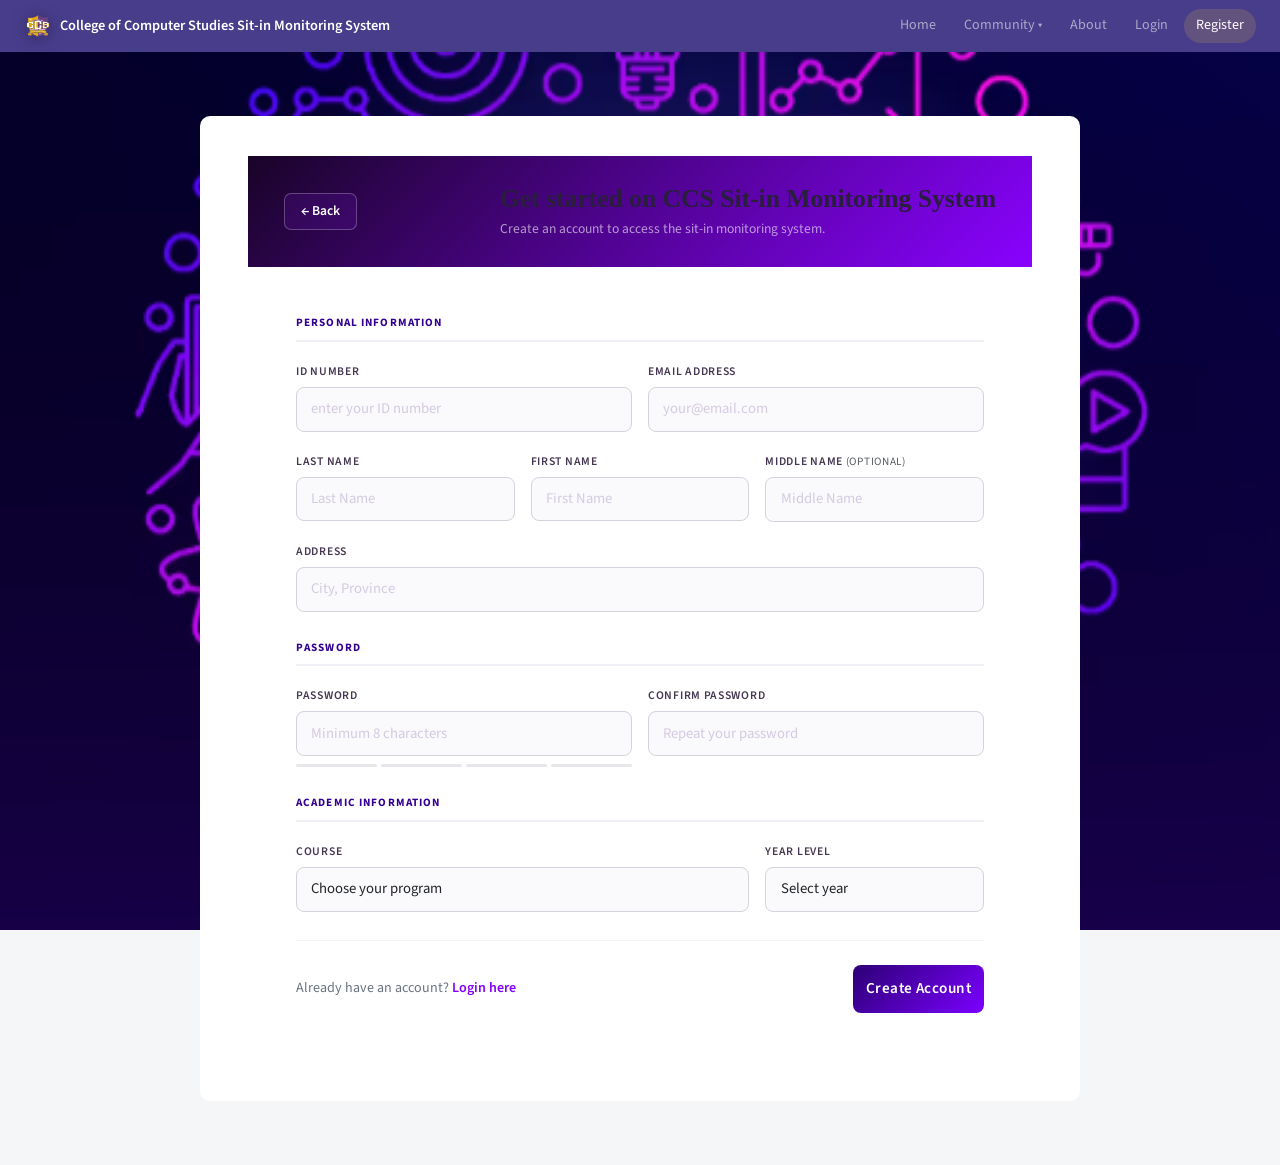
==== commit b8912589: "CCS SIMS - initial project upload" ====
--- a/register.html
+++ b/register.html
@@ -3,18 +3,13 @@
 <head>
   <meta charset="UTF-8" />
   <meta name="viewport" content="width=device-width, initial-scale=1.0"/>
-<<<<<<< HEAD
   <title>CCS Sit-in MS | Register</title>
   <link href="https://cdn.jsdelivr.net/npm/bootstrap@5.3.3/dist/css/bootstrap.min.css" rel="stylesheet"/>
-=======
-  <title>CCS | Register</title>
->>>>>>> 7e2de7b9f2d4dd9993a716ab1d8927df19143481
   <link href="https://fonts.googleapis.com/css2?family=Source+Sans+3:wght@400;600;700&display=swap" rel="stylesheet"/>
   <link rel="stylesheet" href="style.css">
 </head>
 <body class="register-page">
   <!-- NAVBAR -->
-<<<<<<< HEAD
   <nav class="navbar navbar-expand-lg navbar-dark px-4">
     <a class="navbar-brand fw-semibold d-flex align-items-center" href="index.html" style="font-size:.9rem; text-decoration: none;">
       <img src='img\CCS.png' alt='CCS' class="nav-logo me-2" onerror="this.src='img\CCS.png'; this.onerror=null;"/>
@@ -32,22 +27,10 @@
         <li class="nav-item"><a class="nav-link active" href="register.html">Register</a></li>
       </ul>
     </div>
-=======
-  <nav>
-    <span class="nav-brand">College of Computer Studies Sit-in Monitoring System</span>
-    <ul class="nav-links">
-      <li><a href="index.html">Home</a></li>
-      <li><a href="#">Community ▾</a></li>
-      <li><a href="#">About</a></li>
-      <li><a href="index.html">Login</a></li>
-      <li><a href="#" class="active">Register</a></li>
-    </ul>
->>>>>>> 7e2de7b9f2d4dd9993a716ab1d8927df19143481
   </nav>
 
   <!-- MAIN CONTENT -->
   <main>
-<<<<<<< HEAD
     <div class="d-flex justify-content-center align-items-start py-4 px-3 register-wrapper">
     <div class="register-card bg-white">
 
@@ -161,114 +144,4 @@
   <script src="script.js"></script>
 </body>
 
-=======
-    <div class="register-card">
-      <a href="index.html" class="btn-back">← Back</a>
-
-      <h1>Sign up</h1>
-
-      <div class="register-body">
-        <!-- FORM COLUMN -->
-        <div class="form-col">
-          <form id="register-form">
-            <div class="field-group">
-              <input type="text" id="idNumber" name="idNumber" required/>
-              <label for="idNumber">ID Number</label>
-            </div>
-
-            <div class="field-group">
-              <input type="text" id="lastName" name="lastName" required/>
-              <label for="lastName">Last Name</label>
-            </div>
-
-            <div class="field-group">
-              <input type="text" id="firstName" name="firstName" required/>
-              <label for="firstName">First Name</label>
-            </div>
-
-            <div class="field-group">
-              <input type="text" id="middleName" name="middleName"/>
-              <label for="middleName">Middle Name</label>
-            </div>
-
-            <div class="field-group">
-              <input type="number" id="courseLevel" name="courseLevel" value="1" min="1" max="5" required/>
-              <label for="courseLevel">Course Level</label>
-            </div>
-
-            <div class="field-group">
-              <input type="password" id="password" name="password" required/>
-              <label for="password">Password</label>
-            </div>
-
-            <div class="field-group">
-              <input type="password" id="repeatPassword" name="repeatPassword" required/>
-              <label for="repeatPassword">Repeat your password</label>
-            </div>
-
-            <div class="field-group">
-              <input type="email" id="email" name="email" required/>
-              <label for="email">Email</label>
-            </div>
-
-            <div class="field-group">
-              <input type="text" id="course" name="course" value="BSIT"/>
-              <label for="course">Course</label>
-            </div>
-
-            <div class="field-group">
-              <input type="text" id="address" name="address" required/>
-              <label for="address">Address</label>
-            </div>
-
-            <button type="submit" class="btn-register">Register</button>
-          </form>
-        </div>
-
-        <!-- ILLUSTRATION COLUMN -->
-        <div class="illustration-col">
-          <!-- Your exact SVG from original -->
-       <svg xmlns="http://www.w3.org/2000/svg" width="664.388" height="799.489" viewBox="0 0 664.388 799.489" xmlns:xlink="http://www.w3.org/1999/xlink" role="img" artist="Katerina Limpitsouni" source="https://undraw.co/">
-         <g id="Group_479" data-name="Group 479" transform="translate(-480 -205.093)">
-        <path id="Path_7220-50" data-name="Path 7220" d="M382.334,87.652S370.675,64.335,373,43.359L334.2,63.465l1.5,38.171,46.633-13.984Z" transform="translate(687.753 402.93)" fill="#9f616a"/>
-       <circle id="Ellipse_1133" data-name="Ellipse 1133" cx="35.005" cy="35.005" r="35.005" transform="translate(1011 407.158)" fill="#9f616a"/>
-      <path id="Path_7221-51" data-name="Path 7221" d="M384.574,434.407H363.208L353.05,352.019h31.524Z" transform="translate(697.187 557.391)" fill="#9f616a"/>
-      <path id="Path_7222-52" data-name="Path 7222" d="M325.63,414.636h0c-.66,1.125-1.02,4.741-1.02,6.032h0a7.242,7.242,0,0,0,7.247,7.247H398a4.956,4.956,0,0,0,4.951-4.951V420.2s3.271-8.282-3.466-18.47c0,0-8.372,7.982-20.886-4.516l-3.691-6.677L348.2,410.075l-14.809,1.815c-3.241.405-6.107-.06-7.772,2.746h.015Z" transform="translate(682.954 576.667)" fill="#090814"/>
-       <path id="Path_7224-53" data-name="Path 7224" d="M28.469,8.777H19.062S10.9,18.83,11.995,12.709,8.694,0,8.694,0L2.107,2.191S-11.067,57.6,28.469,60.647,76.8,32.934,76.8,32.934s-2.191-15.379-6.587-10.983-28.553,6.587-28.553,6.587L28.484,8.762l-.015.015Z" transform="translate(1077.027 466.737) rotate(-166)" fill="#090814"/>
-      <path id="Path_7225-54" data-name="Path 7225" d="M345.38,421.032l-20.541,5.792L292.67,350.316l30.339-8.567Z" transform="translate(666.971 552.251)" fill="#9f616a"/>
-       <path id="Path_7227-55" data-name="Path 7227" d="M458.765,175.1v84.429l-25.38,243.057H399.966l-7.805-180.265,3.646-77.362L317.62,363.258l41.132,125.306-35.279,4.167S257.588,344.068,266.05,331.569s84.264-159.93,84.264-159.93S458.735,177.445,458.765,175.1Z" transform="translate(653.274 467.124)" fill="#090814"/>
-       <path id="Path_7226-56" data-name="Path 7226" d="M280.81,419.729h0c-.33,1.26.315,4.831.66,6.092h0a7.247,7.247,0,0,0,8.943,5.011l63.648-17.975a4.958,4.958,0,0,0,3.421-6.107l-.75-2.656s.9-8.852-8.357-16.835c0,0-5.882,9.963-21.321,1.32l-5.371-5.432L301.291,409.2l-13.744,5.777c-3,1.26-5.9,1.605-6.737,4.756h0Z" transform="translate(660.99 572.969)" fill="#090814"/>
-      <path id="Path_7223-57" data-name="Path 7223" d="M341.274,76.318l51.3-8.1,39.641,21.6,2.326,167.445s-97.5,13.5-112.862-4.05-3.706-157.99-3.706-157.99l23.317-18.91h-.015Z" transform="translate(677.513 415.37)" fill="#d6d6e3"/>
-       <path id="Path_7228-58" data-name="Path 7228" d="M415.855,111.729l11.268,18.455s15.935,62.628,0,62.883-48.1-31.914-48.1-31.914l4.2-16.79,11.658,4.666-2.326-37.3h23.3Z" transform="translate(710.183 437.144)" fill="#9f616a"/>
-       <path id="Path_7229-59" data-name="Path 7229" d="M380.26,80.728s37.3-6.572,40.8,17.84,5.447,47.548,5.447,47.548l-40.422,3.346L380.26,80.728h0Z" transform="translate(710.803 421.227)" fill="#d6d6e3"/>
-       <path id="Path_7251-60" data-name="Path 7251" d="M342.965,238.491l-52.636-44.854a3.074,3.074,0,0,1-.221-4.334L375.356,89.264a3.074,3.074,0,0,1,4.314-.47l52.636,44.854a3.074,3.074,0,0,1,.221,4.334L347.279,238.021A3.074,3.074,0,0,1,342.965,238.491Z" transform="translate(665.296 425.326)" fill="#0b79f3"/>
-       <path id="Path_7252-61" data-name="Path 7252" d="M342.965,238.491l-52.636-44.854a3.074,3.074,0,0,1-.221-4.334L375.356,89.264a3.074,3.074,0,0,1,4.314-.47l52.636,44.854a3.074,3.074,0,0,1,.221,4.334L347.279,238.021A3.074,3.074,0,0,1,342.965,238.491Z" transform="translate(665.296 425.326)" fill="none" stroke="#2f2e41" stroke-miterlimit="10" stroke-width="1"/>
-       <path id="Path_7253-62" data-name="Path 7253" d="M331,92.419,309.813,96.8s-56.626,31.164-45.913,42.972S320.076,153.1,320.076,153.1l9.393-14.539L318.1,133.231l28.838-23.782L331,92.419Z" transform="translate(651.899 427.48)" fill="#9f616a"/>
-       <path id="Path_7254-63" data-name="Path 7254" d="M373.387,95.149s-20.691-31.734-40.9-17.6-38.426,28.508-38.426,28.508l25.177,31.794,54.165-42.7h-.015Z" transform="translate(667.666 418.224)" fill="#d6d6e3"/>
-       <path id="Path_7264-64" data-name="Path 7264" d="M32.713,1.377c-9.547-3.514-20.6-.073-26.99,7.7A25.626,25.626,0,0,0,3.1,37.434a23.591,23.591,0,0,0,11.93,10.572,21.565,21.565,0,0,0,14.639.31A3.568,3.568,0,0,0,32.8,49a3.618,3.618,0,1,0-4.513-3.506,3.556,3.556,0,0,0,.043.424c-7.463,2.334-15.707-.533-20.7-6.593A22.782,22.782,0,0,1,4.991,15.135,22.426,22.426,0,0,1,24.823,2.7c8.659.028,16.852,5.742,18.582,14.467a15.829,15.829,0,0,1-3.152,12.859c-1.444,1.753-3.51,3.481-5.9,3.5a1.939,1.939,0,0,1-1.114-.455,5.006,5.006,0,0,1-1.89-4.594l.984-8.8a18.711,18.711,0,0,1,.741-4.2,1.506,1.506,0,0,0,.3-.732c.541-1.029,1.586-2.115,2.813-1.949a1.406,1.406,0,0,0,1.669-.947,1.365,1.365,0,0,0-.948-1.669,5.434,5.434,0,0,0-4.853,1.749,6.639,6.639,0,0,0-.725.964c-7.147-2.913-16.163-.17-19.832,6.86a13.065,13.065,0,0,0-.076,12.522c1.99,3.442,5.832,5.95,9.9,5.617A11.02,11.02,0,0,0,27.9,34.943a1.9,1.9,0,0,1,2.477-.08l.015.011a6.811,6.811,0,0,0,6.7.847c4.567-1.718,7.63-6.484,8.747-11.059C48.265,14.728,42.081,4.825,32.713,1.377Zm-10.3,31.907a6.337,6.337,0,0,1-7.235-3.617c-1.809-3.617-.626-12.4,5.77-14.521a13.426,13.426,0,0,1,9.329.245A16.134,16.134,0,0,0,29.9,17.3c-.511,3.706-1.53,11.494-1.6,11.737-.692,3.074-2.824,3.609-5.888,4.251Z" transform="matrix(0.788, -0.616, 0.616, 0.788, 993.123, 584.622)" fill="#f2f2f2"/>
-       <ellipse id="Ellipse_1137" data-name="Ellipse 1137" cx="10.533" cy="21.051" rx="10.533" ry="21.051" transform="translate(964.562 582.221) rotate(-78.56)" fill="#9f616a"/>
-       <ellipse id="Ellipse_1138" data-name="Ellipse 1138" cx="10.533" cy="21.051" rx="10.533" ry="21.051" transform="translate(1058.76 580.407) rotate(-54.54)" fill="#9f616a"/>
-       <g id="Group_478" data-name="Group 478" transform="translate(480 205.093)">
-      <path id="Path_7273-65" data-name="Path 7273" d="M610.34,713.215c-.17,0-.277,0-.314-.007l-299.264,0a17.63,17.63,0,0,1-16.4-24.16c10.858-27.129,25.478-92.215,1.4-223.322-28.435-154.814-2.978-210.764,9.287-227.634a17.707,17.707,0,0,1,14.28-7.27H623.278a17.634,17.634,0,0,1,16.961,22.517c-12.68,43.842-38.793,160.011-7.486,291.5,23.734,99.685,12.325,140.345-1.426,156.9C622.257,712.662,612.263,713.215,610.34,713.215ZM319.329,233.826a14.7,14.7,0,0,0-11.853,6.033c-12.037,16.557-36.988,71.656-8.762,225.328,23,125.246,11.847,191.475-1.563,224.979a14.385,14.385,0,0,0,1.466,13.6,14.649,14.649,0,0,0,12.145,6.443H610.1c.473.023,10.122.29,19.012-10.5,13.248-16.077,24.128-55.875.722-154.177-31.472-132.181-5.223-248.956,7.523-293.026a14.633,14.633,0,0,0-14.079-18.683Z" transform="translate(-282.806 -230.825)" fill="#3f3d56"/>
-      <path id="Path_7274-66" data-name="Path 7274" d="M558.838,328.832H320.271a12,12,0,1,1,0-24.007H558.838a12,12,0,1,1,0,24.007Z" transform="translate(-270.065 -193.794)" fill="#0b79f3"/>
-      <path id="Path_7275-67" data-name="Path 7275" d="M558.838,362.832H320.271a12,12,0,0,1,0-24.007H558.838a12,12,0,1,1,0,24.007Z" transform="translate(-270.065 -176.779)" fill="#d6d6e3"/>
-      <path id="Path_7279-68" data-name="Path 7279" d="M432.8,294.832H320.271a12,12,0,1,1,0-24.007H432.8a12,12,0,1,1,0,24.007Z" transform="translate(-270.065 -210.808)" fill="#0b79f3"/>
-      <path id="Path_7280-69" data-name="Path 7280" d="M383.054,524.292c2.422-10.255,13.8-13.617,23.1-13.241a98.616,98.616,0,0,1,17.421,2.757c5.978,1.337,11.9,2.921,17.787,4.6,10.8,3.08,21.49,6.805,32.469,9.214,9.14,2,19.072,3.181,28.187.413,8.762-2.661,16.195-9.192,18.578-18.222,2.246-8.51-.838-17.814-9.084-21.7-7.52-3.546-17.018-1.743-20.746,6.277-4.2,9.043,0,18.9,6.651,25.448a74.525,74.525,0,0,0,12.36,9.388,46.027,46.027,0,0,0,14.8,6.629c8.68,1.854,19.02-.878,23.5-9.171a15.5,15.5,0,0,0,1.758-6.057c.265-2.884-4.238-2.865-4.5,0-.759,8.257-10.429,12.125-17.661,11.219a35.9,35.9,0,0,1-13.692-5.314,80.235,80.235,0,0,1-11.341-8c-6.133-5.308-11.883-14.043-7.764-22.325,3.354-6.744,12.1-6.677,17.417-2.328,6.441,5.268,5.292,14.828,1.044,21.084-4.7,6.926-13.229,9.83-21.267,10.143-8.734.34-17.4-1.664-25.742-4.034-10.372-2.945-20.64-6.242-31.062-9.014-5.917-1.574-11.879-2.995-17.9-4.1a59.082,59.082,0,0,0-17.359-1.2c-9.393,1.085-18.98,6.552-21.293,16.346-.665,2.817,3.674,4.019,4.341,1.2Z" transform="translate(-282.403 -123.579)" fill="#3f3d56"/>
-      <g id="Rectangle_1380" data-name="Rectangle 1380" transform="translate(102.029 233.082)" fill="#fff" stroke="#707070" stroke-width="1">
-        <rect width="160.545" height="70.52" stroke="none"/>
-        <rect x="0.5" y="0.5" width="159.545" height="69.52" fill="none"/>
-      </g>
-      <circle id="Ellipse_1140" data-name="Ellipse 1140" cx="20.829" cy="20.829" r="20.829" transform="translate(161.472 247.513)" fill="#0b79f3"/>
-      <path id="Path_7294-70" data-name="Path 7294" d="M872.338,669.577h-7.245v-7.245a2.717,2.717,0,0,0-5.434,0v7.245h-7.245a2.717,2.717,0,0,0,0,5.434h7.245v7.245a2.717,2.717,0,1,0,5.434,0v-7.245h7.245a2.717,2.717,0,0,0,0-5.434Z" transform="translate(-680.075 -403.952)" fill="#fff"/>
-     </g>
-     </g>
-    </svg>
-        </div>
-      </div>
-    </div>
-  </main>
-
-  <script src="script.js"></script>
-</body>
->>>>>>> 7e2de7b9f2d4dd9993a716ab1d8927df19143481
 </html>
--- a/style.css
+++ b/style.css
@@ -7,14 +7,11 @@
 body {
   font-family: 'Source Sans 3', sans-serif;
   background: #f4f6f8;
-<<<<<<< HEAD
   background-image: url('img\\BG.png');
   background-size: cover;
   background-position: center;
   background-repeat: no-repeat;
   background-attachment: fixed;
-=======
->>>>>>> 7e2de7b9f2d4dd9993a716ab1d8927df19143481
   min-height: 100vh;
   display: flex;
   flex-direction: column;
@@ -44,11 +41,7 @@
 }
 
 .nav-links a {
-<<<<<<< HEAD
   color: #fcff4f;
-=======
-  color: #e2e8f0;
->>>>>>> 7e2de7b9f2d4dd9993a716ab1d8927df19143481
   text-decoration: none;
   font-size: 0.95rem;
   transition: color .2s;
@@ -56,7 +49,6 @@
 
 .nav-links a:hover,
 .nav-links a.active { 
-<<<<<<< HEAD
   color: #fef8b6; 
 }
 
@@ -83,9 +75,6 @@
 
 .navbar-nav .nav-link.active { 
   background:rgba(201,168,76,.2); 
-=======
-  color: #fff; 
->>>>>>> 7e2de7b9f2d4dd9993a716ab1d8927df19143481
 }
 
 /* ── LOGIN PAGE ── */
@@ -111,7 +100,6 @@
 
 /* NAV LOGO - UPPER RIGHT CORNER */
 .nav-logo {
-<<<<<<< HEAD
   width: 28px !important;
   height: 28px !important;
   object-fit: contain;
@@ -123,13 +111,6 @@
 .navbar-brand:hover .nav-logo {
   transform: translate(1px, 3px);
 }
-=======
-  width: 45px;
-  height: auto;
-  border-radius: 4px;
-}
-
->>>>>>> 7e2de7b9f2d4dd9993a716ab1d8927df19143481
 
 .logo-fallback {
   display: none;
@@ -152,13 +133,10 @@
 }
 
 /* ── REGISTER PAGE ── */
-<<<<<<< HEAD
 .register-wrapper { 
   min-height: calc(100vh - 56px); 
 }
 
-=======
->>>>>>> 7e2de7b9f2d4dd9993a716ab1d8927df19143481
 .register-page main {
   flex: 1;
   display: flex;
@@ -178,7 +156,6 @@
 }
 
 .btn-back {
-<<<<<<< HEAD
   background:rgba(136, 35, 231, 0.15); 
   color:#ffffff;
   border:1px solid rgba(255,255,255,.25); 
@@ -211,36 +188,13 @@
   top:-50px; right:-50px;
   width:160px; height:160px; border-radius:50%;
   background:rgba(201,168,76,.15);
-=======
-  position: absolute;
-  top: 1.4rem;
-  left: 1.4rem;
-  background: #dc2626;
-  color: #fff;
-  border: none;
-  border-radius: 4px;
-  padding: .35rem .9rem;
-  font-size: 0.85rem;
-  font-weight: 600;
-  cursor: pointer;
-  transition: background .2s;
-  text-decoration: none;
-}
-
-.btn-back:hover { 
-  background: #b91c1c; 
->>>>>>> 7e2de7b9f2d4dd9993a716ab1d8927df19143481
 }
 
 .register-card h1 {
   text-align: center;
   font-size: 1.6rem;
   font-weight: 700;
-<<<<<<< HEAD
   color: #291e3b;
-=======
-  color: #1e293b;
->>>>>>> 7e2de7b9f2d4dd9993a716ab1d8927df19143481
   margin-bottom: 2rem;
 }
 
@@ -250,7 +204,6 @@
   align-items: flex-start;
 }
 
-<<<<<<< HEAD
 .section-heading {
   font-size:.7rem; font-weight:700; letter-spacing:.1em;
   text-transform:uppercase; color:#330091;
@@ -259,13 +212,10 @@
 }
 .section-heading:first-of-type { margin-top:0; }
 
-=======
->>>>>>> 7e2de7b9f2d4dd9993a716ab1d8927df19143481
 .form-col {
   flex: 1;
 }
 
-<<<<<<< HEAD
 /* ── FORM FIELDS (Shared) ── */
   .field-group {
     margin-bottom: 1.1rem;
@@ -382,55 +332,6 @@
   border-top:1px solid #f3f4f6; 
   padding-top:1.5rem; 
   margin-top:1.75rem; 
-=======
-.illustration-col {
-  width: 220px;
-  flex-shrink: 0;
-  display: flex;
-  align-items: center;
-  justify-content: center;
-  padding-top: 1rem;
-}
-
-.svg-illustration {
-  width: 200px;
-}
-
-/* ── FORM FIELDS (Shared) ── */
-.field-group {
-  margin-bottom: 1.1rem;
-}
-
-.field-group input,
-.field-group select {
-  width: 100%;
-  padding: .55rem .75rem;
-  border: 1px solid #cbd5e1;
-  border-radius: 4px;
-  font-size: 0.9rem;
-  color: #334155;
-  outline: none;
-  background: #fff;
-  transition: border-color .2s, box-shadow .2s;
-  font-family: inherit;
-}
-
-.field-group input:focus,
-.field-group select:focus {
-  border-color: #3b82f6;
-  box-shadow: 0 0 0 3px rgba(59,130,246,.12);
-}
-
-.field-group label {
-  display: block;
-  font-size: 0.82rem;
-  color: #475569;
-  margin-top: .3rem;
-}
-
-.field-group input::placeholder { 
-  color: #94a3b8; 
->>>>>>> 7e2de7b9f2d4dd9993a716ab1d8927df19143481
 }
 
 /* ── LOGIN SPECIFIC ── */
@@ -508,7 +409,6 @@
   text-decoration: underline; 
 }
 
-<<<<<<< HEAD
 /* Remove old nav-dot since we're not using it anymore */
 .nav-dot { display: none; }
 
@@ -1118,47 +1018,4 @@
 /* ── MISC ───────────────────────────────────────────────────── */
 .tbl-footer { display: flex; align-items: center; justify-content: space-between; margin-top: 14px; font-size: .78rem; color: var(--text3); }
 .gap-2 { gap: .5rem !important; }
-.divider { border: none; border-top: 1px solid var(--border); margin: 6px 0 18px; }
-=======
-/* ── REGISTER BUTTON ── */
-.btn-register {
-  display: block;
-  margin: 1.8rem auto 0;
-  padding: .65rem 2.5rem;
-  background: #6025eb;
-  color: #fff;
-  font-size: 0.95rem;
-  font-weight: 600;
-  border: none;
-  border-radius: 5px;
-  cursor: pointer;
-  transition: background .2s, transform .1s;
-  letter-spacing: 0.02em;
-}
-
-.btn-register:hover { 
-  background: #483d8b; 
-}
-
-.btn-register:active { 
-  transform: scale(.98); 
-}
-
-/* RESPONSIVE */
-@media (max-width: 768px) {
-  .login-card {
-    flex-direction: column;
-    gap: 2rem;
-    padding: 2rem;
-  }
-  
-  .register-body {
-    flex-direction: column;
-    gap: 2rem;
-  }
-  
-  .illustration-col {
-    width: 180px;
-  }
-}
->>>>>>> 7e2de7b9f2d4dd9993a716ab1d8927df19143481
+.divider { border: none; border-top: 1px solid var(--border); margin: 6px 0 18px; }
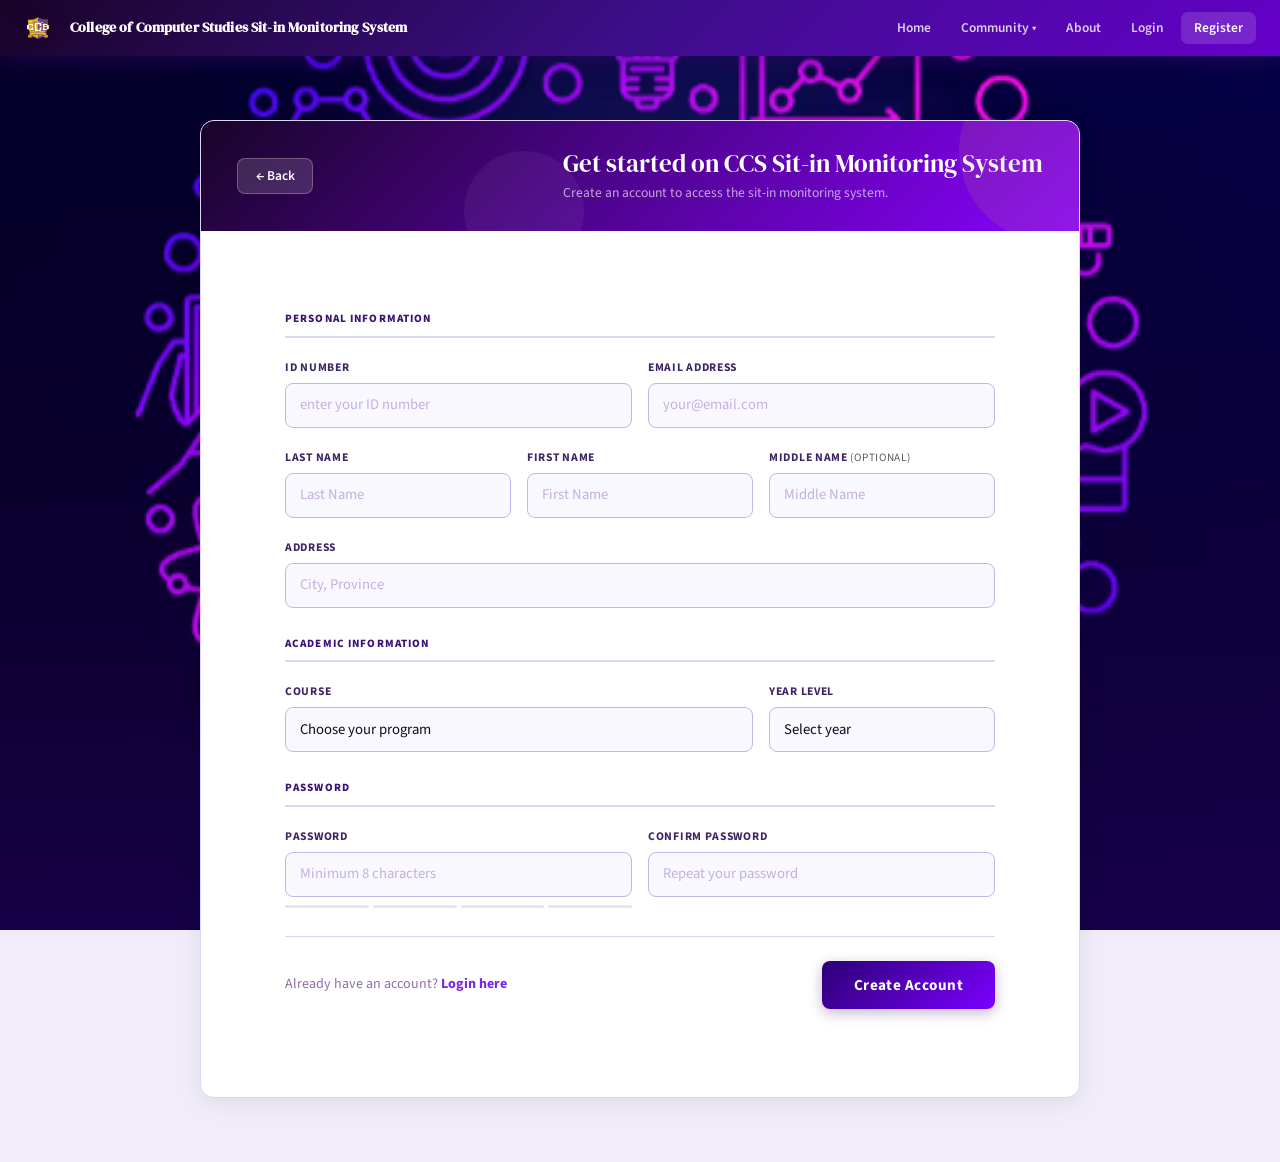
==== commit f73383ee: "FINAL OUTPUT - SYS_ARCH" ====
--- a/register.html
+++ b/register.html
@@ -6,13 +6,14 @@
   <title>CCS Sit-in MS | Register</title>
   <link href="https://cdn.jsdelivr.net/npm/bootstrap@5.3.3/dist/css/bootstrap.min.css" rel="stylesheet"/>
   <link href="https://fonts.googleapis.com/css2?family=Source+Sans+3:wght@400;600;700&display=swap" rel="stylesheet"/>
-  <link rel="stylesheet" href="style.css">
+  <link rel="stylesheet" href="https://cdnjs.cloudflare.com/ajax/libs/font-awesome/6.4.0/css/all.min.css"/>
+  <link rel="stylesheet" href="style.css"
 </head>
 <body class="register-page">
   <!-- NAVBAR -->
   <nav class="navbar navbar-expand-lg navbar-dark px-4">
     <a class="navbar-brand fw-semibold d-flex align-items-center" href="index.html" style="font-size:.9rem; text-decoration: none;">
-      <img src='img\CCS.png' alt='CCS' class="nav-logo me-2" onerror="this.src='img\CCS.png'; this.onerror=null;"/>
+      <img src='img/CCS.png' alt='CCS' class="nav-logo me-2" onerror="this.src='img/CCS.png'; this.onerror=null;"/>
       College of Computer Studies Sit-in Monitoring System
     </a>
     <button class="navbar-toggler" type="button" data-bs-toggle="collapse" data-bs-target="#navMenu">
@@ -20,10 +21,10 @@
     </button>
     <div class="collapse navbar-collapse" id="navMenu">
       <ul class="navbar-nav ms-auto gap-1">
-        <li class="nav-item"><a class="nav-link" href="#/home">Home</a></li>
-        <li class="nav-item"><a class="nav-link" href="#/community">Community ▾</a></li>
-        <li class="nav-item"><a class="nav-link" href="#/about">About</a></li>
-        <li class="nav-item"><a class="nav-link" href="index.html">Login</a></li>
+        <li class="nav-item"><a class="nav-link" href="index.html#/home">Home</a></li>
+        <li class="nav-item"><a class="nav-link" href="index.html#/community">Community ▾</a></li>
+        <li class="nav-item"><a class="nav-link" href="#" onclick="openAboutModal(); return false;">About</a></li>
+        <li class="nav-item"><a class="nav-link" href="index.html#/login">Login</a></li>
         <li class="nav-item"><a class="nav-link active" href="register.html">Register</a></li>
       </ul>
     </div>
@@ -71,29 +72,16 @@
               </label>
               <input type="text" class="form-control" id="middleName" name="middleName" placeholder="Middle Name"/>
             </div>
+
+            
+
             <div class="col-12">
               <label for="address" class="form-label">Address</label>
               <input type="text" class="form-control" id="address" name="address" placeholder="City, Province" required/>
             </div>
           </div>
 
-          <!-- Password -->
-          <p class="section-heading">PASSWORD</p>
-          <div class="row g-3">
-            <div class="col-md-6">
-              <label for="password" class="form-label">Password</label>
-              <input type="password" class="form-control" id="password" name="password" placeholder="Minimum 8 characters" required/>
-              <div class="strength-bar mt-2">
-                <span id="s1"></span><span id="s2"></span><span id="s3"></span><span id="s4"></span>
-              </div>
-            </div>
-            <div class="col-md-6">
-              <label for="repeatPassword" class="form-label">Confirm Password</label>
-              <input type="password" class="form-control" id="repeatPassword" name="repeatPassword" placeholder="Repeat your password" required/>
-            </div>
-          </div>
-
-          <!-- Academic Information -->
+           <!-- Academic Information -->
           <p class="section-heading">ACADEMIC INFORMATION</p>
           <div class="row g-3">
             <div class="col-md-8">
@@ -129,6 +117,22 @@
             </div>
           </div>
 
+          <!-- Password -->
+          <p class="section-heading">PASSWORD</p>
+          <div class="row g-3">
+            <div class="col-md-6">
+              <label for="password" class="form-label">Password</label>
+              <input type="password" class="form-control" id="password" name="password" placeholder="Minimum 8 characters" required/>
+              <div class="strength-bar mt-2">
+                <span id="s1"></span><span id="s2"></span><span id="s3"></span><span id="s4"></span>
+              </div>
+            </div>
+            <div class="col-md-6">
+              <label for="repeatPassword" class="form-label">Confirm Password</label>
+              <input type="password" class="form-control" id="repeatPassword" name="repeatPassword" placeholder="Repeat your password" required/>
+            </div>
+          </div>
+
           <!-- Footer -->
           <div class="form-footer d-flex align-items-center justify-content-between flex-wrap gap-3">
             <p class="login-hint mb-0">Already have an account? <a href="index.html">Login here</a></p>
@@ -140,8 +144,114 @@
   </div>
   </main>
 
+  <!-- ABOUT MODAL -->
+  <div id="aboutModal" class="about-modal-overlay" style="display: none;">
+    <div class="about-modal">
+      <div class="about-modal-header">
+        <div class="about-modal-header-content">
+          <i class="fa-solid fa-circle-info"></i>
+          <h2 class="about-modal-title">About The System</h2>
+        </div>
+        <button class="about-modal-close" onclick="closeAboutModal()">
+          <i class="fa-solid fa-xmark"></i>
+        </button>
+      </div>
+
+      <div class="about-modal-body">
+        <!-- Our Purpose -->
+        <div class="about-section">
+          <div class="about-section-icon">
+            <i class="fa-solid fa-lightbulb"></i>
+          </div>
+          <div class="about-section-content">
+            <h3 class="about-section-title">Our Purpose</h3>
+            <p class="about-section-text">
+              The purpose of the CCS Sit-in Monitoring System is to simplify the administration of student sit-in sessions in the labs of the College of Computer Studies. It ensures transparent and effective laboratory utilization monitoring by replacing manual logbook tracking with a quick, digital solution that benefits administrators and students alike.
+            </p>
+          </div>
+        </div>
+
+        <!-- Laboratory Coverage -->
+        <div class="about-section">
+          <div class="about-section-icon">
+            <i class="fa-solid fa-laptop"></i>
+          </div>
+          <div class="about-section-content">
+            <h3 class="about-section-title">Laboratory Coverage</h3>
+            <p class="about-section-text">
+              The system covers six CCS computer laboratories — <strong>Lab 524, Lab 525, Lab 528, Lab 530, Lab 542 and Lab MAC</strong>. Each laboratory has 40 PCs that students can view and reserve in real time through the student dashboard.
+            </p>
+          </div>
+        </div>
+
+        <!-- For Students -->
+        <div class="about-section">
+          <div class="about-section-icon">
+            <i class="fa-solid fa-graduation-cap"></i>
+          </div>
+          <div class="about-section-content">
+            <h3 class="about-section-title">For Students</h3>
+            <p class="about-section-text">
+              Students can reserve a computer, keep track of their sit-in history, see the leaderboard, check the number of sessions left (30 each semester), and get points for finishing sessions. After a single registration, all functions are available, making laboratory reservations easy.
+            </p>
+          </div>
+        </div>
+
+        <!-- For Administrators -->
+        <div class="about-section">
+          <div class="about-section-icon">
+            <i class="fa-solid fa-gears"></i>
+          </div>
+          <div class="about-section-content">
+            <h3 class="about-section-title">For Administrators</h3>
+            <p class="about-section-text">
+             From a safe, feature-rich admin interface, CCS lab administrators can log students in and out, see real-time sit-in activity, manage student data, create reports, publish announcements, award points, and track feedback.
+            </p>
+          </div>
+        </div>
+      </div>
+    </div>
+  </div>
+
   <script src="https://cdn.jsdelivr.net/npm/bootstrap@5.3.3/dist/js/bootstrap.bundle.min.js"></script>
   <script src="script.js"></script>
+  <script>
+    // About Modal Functions
+    function openAboutModal() {
+      const modal = document.getElementById('aboutModal');
+      if (modal) {
+        modal.style.display = 'flex';
+        document.body.style.overflow = 'hidden';
+      }
+    }
+
+    function closeAboutModal() {
+      const modal = document.getElementById('aboutModal');
+      if (modal) {
+        modal.style.display = 'none';
+        document.body.style.overflow = 'auto';
+      }
+    }
+
+    // Close modal when clicking on overlay
+    document.addEventListener('DOMContentLoaded', function() {
+      const modalOverlay = document.getElementById('aboutModal');
+      if (modalOverlay) {
+        modalOverlay.addEventListener('click', function(event) {
+          if (event.target === modalOverlay) {
+            closeAboutModal();
+          }
+        });
+      }
+    });
+
+    // Close modal on Escape key
+    document.addEventListener('keydown', function(event) {
+      if (event.key === 'Escape') {
+        closeAboutModal();
+      }
+    });
+  </script>
 </body>
 
 </html>
--- a/style.css
+++ b/style.css
@@ -1,13 +1,320 @@
-*, *::before, *::after { 
-  box-sizing: border-box; 
-  margin: 0; 
-  padding: 0; 
-}
-
+/* ============================================================
+   CCS Sit-in Monitoring System — Unified Stylesheet
+   Covers: Login · Register · Dashboard
+   Theme: Deep violet/purple identity with gold accents
+   ============================================================ */
+
+@import url('https://fonts.googleapis.com/css2?family=Plus+Jakarta+Sans:ital,wght@0,300;0,400;0,500;0,600;0,700;0,800;1,400&family=DM+Serif+Display:ital@0;1&family=Source+Sans+3:wght@400;600;700&display=swap');
+
+/* ── GLOBAL RESET ─────────────────────────────────────────── */
+*, *::before, *::after {
+  box-sizing: border-box;
+  margin: 0;
+  padding: 0;
+}
+
+/* ── DESIGN TOKENS ────────────────────────────────────────── */
+:root {
+  /* Core brand palette */
+  --navy:          #190428;
+  --navy2:         #3d1278;
+  --navy3:         #5d00f1;
+  --violet:        #7725eb;
+  --violet2:       #8902ff;
+  --violet-light:  #a855f7;
+  --violet-bg:     #ede9fe;
+  --gold:          #f5d923;
+  --gold2:         #e8c80a;
+  --gold-bg:       #fef9c3;
+
+  /* Neutrals */
+  --bg:            #f0ecfa;
+  --bg2:           #e8e2f5;
+  --card:          #ffffff;
+  --border:        #ddd6f3;
+  --border2:       #c4b5e8;
+
+  /* Text */
+  --text:          #150926;
+  --text2:         #3d2564;
+  --text3:         #8b6faa;
+
+  /* Semantic */
+  --green:         #16a34a;
+  --green-bg:      #dcfce7;
+  --red:           #dc2626;
+  --red-bg:        #fee2e2;
+  --blue:          #2563eb;
+  --blue-bg:       #dbeafe;
+
+  /* Gradients */
+  --grad-navbar:   linear-gradient(135deg, #190428 0%, #3d0e8a 50%, #6500c9 100%);
+  --grad-header:   linear-gradient(135deg, #190428 0%, #8902ff 100%);
+  --grad-session:  linear-gradient(135deg, #190428 0%, #571a90 100%);
+  --grad-btn:      linear-gradient(135deg, #2d0076, #7b00ff);
+
+  /* Shape & Shadow */
+  --radius:        14px;
+  --radius-sm:     10px;
+  --radius-xs:     7px;
+  --shadow:        0 2px 16px rgba(72, 14, 130, 0.10);
+  --shadow-lg:     0 8px 36px rgba(72, 14, 130, 0.22);
+  --shadow-card:   0 4px 24px rgba(0, 0, 0, 0.08);
+}
+
+body.theme-dark {
+  --bg:            #09070f;
+  --bg2:           #100b1f;
+  --card:          #111025;
+  --border:        #332d47;
+  --border2:       #413963;
+  --text:          #f4efff;
+  --text2:         #cbc0ff;
+  --text3:         #9d8be4;
+  --violet-bg:     rgba(114, 46, 255, 0.16);
+  --gold-bg:       #3f2d58;
+  --blue-bg:       #172244;
+  --green-bg:      #163428;
+  --red-bg:        #431f28;
+  --grad-navbar:   linear-gradient(135deg, #04030a 0%, #1c1141 50%, #481f7c 100%);
+  --grad-header:   linear-gradient(135deg, #15102c 0%, #6423cd 100%);
+  --grad-session:  linear-gradient(135deg, #120e27 0%, #5316cd 100%);
+  --grad-btn:      linear-gradient(135deg, #4f20c6, #9c5fff);
+  background: #09070f;
+  background-image: none !important;
+}
+
+body.theme-dark .ccs-card {
+  background: rgba(20, 12, 37, 0.95);
+  border-color: #2f2648;
+  box-shadow: 0 4px 30px rgba(0, 0, 0, 0.32);
+}
+
+body.theme-dark .ccs-card-header {
+  color: #fff;
+}
+
+body.theme-dark .ccs-card-body {
+  background: transparent;
+}
+
+body.theme-dark .qa-btn {
+  background: rgba(255, 255, 255, 0.04);
+  border-color: rgba(255, 255, 255, 0.10);
+  color: #e9e2ff;
+}
+
+body.theme-dark .qa-btn i {
+  color: #cabaff;
+}
+
+body.theme-dark .qa-btn:hover {
+  background: rgba(255, 255, 255, 0.08);
+  border-color: rgba(255, 255, 255, 0.16);
+}
+
+body.theme-dark .qa-btn.primary {
+  background: var(--grad-btn);
+  border-color: transparent;
+  color: #fff;
+}
+
+body.theme-dark .session-block {
+  background: rgba(255, 255, 255, 0.06);
+  border: 1px solid rgba(255, 255, 255, 0.10);
+}
+
+body.theme-dark .status-strip.off {
+  background: rgba(114, 46, 255, 0.18);
+  border-color: rgba(255, 255, 255, 0.12);
+  color: #e5dbff;
+}
+
+body.theme-dark .status-strip.on {
+  background: rgba(22, 163, 74, 0.18);
+  border-color: rgba(255, 255, 255, 0.12);
+  color: #d9ffe3;
+}
+
+body.theme-dark .form-control-ccs,
+body.theme-dark .form-select-ccs {
+  background: #150e28;
+  border-color: #473d64;
+  color: #f4efff;
+}
+
+body.theme-dark .form-control-ccs::placeholder,
+body.theme-dark .form-select-ccs::placeholder {
+  color: #b8a9ec;
+}
+
+body.theme-dark .form-control-ccs:focus,
+body.theme-dark .form-select-ccs:focus {
+  background: #1c1336;
+  border-color: #8c5fff;
+  box-shadow: 0 0 0 3px rgba(129, 78, 255, 0.16) !important;
+}
+
+body.theme-dark .rules-scroll {
+  color: #dcd3ff;
+}
+
+body.theme-dark .rules-uni,
+body.theme-dark .rules-sec {
+  color: #fff;
+}
+
+body.theme-dark .rules-dept {
+  color: #c9b8ff;
+}
+
+body.theme-dark .rules-scroll::-webkit-scrollbar-track {
+  background: #0a0714;
+}
+
+body.theme-dark .rules-scroll::-webkit-scrollbar-thumb {
+  background: #3b2f61;
+}
+
+body.theme-dark .rules-scroll {
+  color: #e8e0ff;
+}
+
+body.theme-dark .rules-scroll ol li {
+  color: #e8e0ff;
+}
+
+body.theme-dark .rules-uni,
+body.theme-dark .rules-sec {
+  color: #fff;
+}
+
+body.theme-dark .rules-dept {
+  color: #c9b8ff;
+}
+
+body.theme-dark .res-tip {
+  color: #f4efff;
+}
+
+body.theme-dark .res-tip i {
+  color: #b99cff;
+}
+
+body.theme-dark .res-tip strong {
+  color: #fff;
+}
+
+body.theme-dark .stu-name,
+body.theme-dark .profile-name {
+  color: #fff;
+}
+
+body.theme-dark .stu-badge,
+body.theme-dark .profile-role {
+  color: #d9ccff;
+  background: rgba(114, 46, 255, 0.11);
+  border-color: rgba(255, 255, 255, 0.14);
+}
+
+body.theme-dark .ccs-dropdown-menu,
+body.theme-dark .notif-item,
+body.theme-dark .notif-header {
+  background: #100b1f;
+  border-color: #332d47;
+}
+
+body.theme-dark .notif-item:hover {
+  background: rgba(255, 255, 255, 0.06);
+}
+
+body.theme-dark .notif-title {
+  color: #f4efff;
+}
+
+body.theme-dark .notif-time {
+  color: #c5b9ff;
+}
+
+body.theme-dark .notif-clear {
+  color: #c9b8ff;
+}
+
+body.theme-dark .ccs-table {
+  background: transparent;
+}
+
+body.theme-dark .ccs-table th {
+  background: linear-gradient(135deg, #1e142f 0%, #5926b1 100%);
+}
+
+body.theme-dark .ccs-table td {
+  color: #e8defd;
+  background: rgba(255, 255, 255, 0.015);
+}
+
+body.theme-dark .ccs-table tr:nth-child(even) td {
+  background: rgba(255, 255, 255, 0.03);
+}
+
+body.theme-dark .theme-toggle-btn {
+  background: rgba(255, 255, 255, 0.08);
+  color: #fff;
+  border: 1px solid rgba(255, 255, 255, 0.14);
+}
+
+body.theme-dark .theme-toggle-btn:hover {
+  background: rgba(255, 255, 255, 0.12);
+}
+
+body.theme-dark .info-icon {
+  background: rgba(255, 255, 255, 0.06);
+  color: #d5c7ff;
+}
+
+body.theme-dark .info-value {
+  color: #f4efff;
+}
+
+body.theme-dark .info-label {
+  color: #c9b8ff;
+}
+
+body.theme-dark .summary-card {
+  background: rgba(255, 255, 255, 0.04);
+  border-color: rgba(255, 255, 255, 0.12);
+}
+
+body.theme-dark .summary-value {
+  color: #fff;
+}
+
+body.theme-dark .summary-meta {
+  color: #d2c7ff;
+}
+
+body.theme-dark .btn-ccs-outline {
+  color: #e8defd;
+  border-color: rgba(255, 255, 255, 0.12);
+}
+
+body.theme-dark .btn-ccs-outline:hover {
+  color: #fff;
+}
+
+body.theme-dark .btn-ccs-primary {
+  color: #fff;
+}
+
+body.theme-dark nav {
+  box-shadow: 0 3px 24px rgba(0, 0, 0, 0.55);
+}
+
+/* ── BASE BODY ────────────────────────────────────────────── */
 body {
-  font-family: 'Source Sans 3', sans-serif;
-  background: #f4f6f8;
-  background-image: url('img\\BG.png');
+  font-family: 'Source Sans 3', 'Plus Jakarta Sans', sans-serif;
+  background: var(--bg);
+  background-image: url('img/BG.png');
   background-size: cover;
   background-position: center;
   background-repeat: no-repeat;
@@ -15,552 +322,123 @@
   min-height: 100vh;
   display: flex;
   flex-direction: column;
-}
-
-/* ── NAVBAR ── */
-nav {
-  background: #483d8b;
+  color: var(--text);
+}
+
+body.dashboard {
+  font-family: 'Plus Jakarta Sans', sans-serif;
+  font-size: 14px;
+}
+
+h1, h2, h3, h4, h5, h6,
+.font-display {
+  font-family: 'DM Serif Display', serif;
+}
+
+
+/* ════════════════════════════════════════════════════════════
+   SHARED NAVBAR
+   ════════════════════════════════════════════════════════════ */
+
+nav,
+.ccs-navbar {
+  background: var(--grad-navbar) !important;
+  box-shadow: 0 3px 24px rgba(72, 14, 130, 0.40);
   padding: 0 2rem;
-  height: 52px;
+  height: 56px;
   display: flex;
   align-items: center;
   justify-content: space-between;
 }
 
+.navbar-brand,
 .nav-brand {
-  color: #fff;
-  font-size: 1rem;
-  font-weight: 600;
+  font-family: 'DM Serif Display', serif;
+  font-size: .95rem;
+  font-weight: 700;
+  color: #fff !important;
+  display: flex;
+  align-items: center;
+  gap: 10px;
+  text-decoration: none;
   letter-spacing: 0.01em;
 }
 
-.nav-links {
-  display: flex;
-  gap: 1.4rem;
-  list-style: none;
-}
-
-.nav-links a {
-  color: #fcff4f;
-  text-decoration: none;
-  font-size: 0.95rem;
-  transition: color .2s;
-}
-
-.nav-links a:hover,
-.nav-links a.active { 
-  color: #fef8b6; 
-}
-
-.nav-dot { 
-  width:7px; 
-  height:7px; 
-  background:#c9a84c; 
-  border-radius:50%; 
-  display:inline-block; 
-  margin-right:8px; 
-  flex-shrink:0; 
-}
-
-.navbar-nav .nav-link { 
-  font-size:.88rem; 
-  padding:.4rem .75rem !important; 
-  border-radius:99px; 
-  transition:background .2s; 
-}
-
-.navbar-nav .nav-link:hover { 
-  background:rgba(255, 255, 255, 0.1); 
-}
-
-.navbar-nav .nav-link.active { 
-  background:rgba(201,168,76,.2); 
-}
-
-/* ── LOGIN PAGE ── */
-.login-page main {
-  flex: 1;
-  display: flex;
-  align-items: center;
-  justify-content: center;
-  padding: 3rem 2rem;
-}
-
-.login-card {
-  background: #fff;
-  border-radius: 10px;
-  box-shadow: 0 4px 24px rgba(0,0,0,.08);
-  display: flex;
-  align-items: center;
-  gap: 5rem;
-  padding: 4rem 5rem;
-  max-width: 900px;
-  width: 100%;
-}
-
-/* NAV LOGO - UPPER RIGHT CORNER */
+/* Gold glowing pip — brand identity dot */
+.brand-pip {
+  width: 9px;
+  height: 9px;
+  background: var(--gold);
+  border-radius: 50%;
+  box-shadow: 0 0 10px var(--gold), 0 0 20px rgba(245,217,35,.5);
+  display: inline-block;
+  flex-shrink: 0;
+  animation: pipPulse 3s ease-in-out infinite;
+}
+
+@keyframes pipPulse {
+  0%, 100% { box-shadow: 0 0 10px var(--gold), 0 0 20px rgba(245,217,35,.5); }
+  50%       { box-shadow: 0 0 16px var(--gold), 0 0 32px rgba(245,217,35,.7); }
+}
+
+/* Nav logo icon */
 .nav-logo {
   width: 28px !important;
   height: 28px !important;
   object-fit: contain;
   flex-shrink: 0;
-  filter: brightness(1.1) drop-shadow(0 2px 8px rgba(0,0,0,0.3));
-  transition: transform 0.2s ease;
+  filter: brightness(1.1) drop-shadow(0 2px 8px rgba(0,0,0,.3));
+  transition: transform .2s ease;
 }
 
 .navbar-brand:hover .nav-logo {
-  transform: translate(1px, 3px);
-}
-
-.logo-fallback {
-  display: none;
-  width: 220px;
-  height: 220px;
-  background: linear-gradient(135deg, #4c1d95, #92400e);
-  border-radius: 12px;
-  display: flex;
-  align-items: center;
-  justify-content: center;
-  color: #fff;
-  font-size: 3rem;
-  font-weight: 900;
-  margin: 0 auto;
-}
-
-.form-side {
-  flex: 1;
-  min-width: 280px;
-}
-
-/* ── REGISTER PAGE ── */
-.register-wrapper { 
-  min-height: calc(100vh - 56px); 
-}
-
-.register-page main {
-  flex: 1;
-  display: flex;
-  align-items: flex-start;
-  justify-content: center;
-  padding: 2.5rem 1.5rem;
-}
-
-.register-card {
-  background: #fff;
-  border-radius: 10px;
-  box-shadow: 0 4px 24px rgba(0,0,0,.08);
-  padding: 2.5rem 3rem;
-  max-width: 880px;
-  width: 100%;
-  position: relative;
-}
-
-.btn-back {
-  background:rgba(136, 35, 231, 0.15); 
-  color:#ffffff;
-  border:1px solid rgba(255,255,255,.25); 
-  border-radius:7px;
-  padding:.45rem 1rem; 
-  font-size:.85rem; font-weight:600;
-  font-family:inherit; 
-  text-decoration:none; 
-  display:inline-flex;
-  align-items:center; 
-  gap:.4rem; transition:background .2s; 
-  position:relative; 
-  z-index:1;
-}
-
-.btn-back:hover { 
-  background: #5f2af0; 
-}
-.card-header-register h1 { font-family:'DM Serif Display',serif; font-size:1.6rem; color:#fff; }
-.card-header-register p { font-size:.85rem; color:rgba(255,255,255,.6); margin-bottom:0; }
-
-.card-header-register {
-  background:linear-gradient(135deg,#190428 0%,#8902ff 100%);
-  padding:1.75rem 2.25rem;
-  position:relative;
-  overflow:hidden;
-}
-.card-header-register::after {
-  position:absolute;
-  top:-50px; right:-50px;
-  width:160px; height:160px; border-radius:50%;
-  background:rgba(201,168,76,.15);
-}
-
-.register-card h1 {
-  text-align: center;
-  font-size: 1.6rem;
-  font-weight: 700;
-  color: #291e3b;
-  margin-bottom: 2rem;
-}
-
-.register-body {
-  display: flex;
-  gap: 3rem;
-  align-items: flex-start;
-}
-
-.section-heading {
-  font-size:.7rem; font-weight:700; letter-spacing:.1em;
-  text-transform:uppercase; color:#330091;
-  padding-bottom:.5rem; border-bottom:2px solid #eef0f6;
-  margin-bottom:1rem; margin-top:1.75rem;
-}
-.section-heading:first-of-type { margin-top:0; }
-
-.form-col {
-  flex: 1;
-}
-
-/* ── FORM FIELDS (Shared) ── */
-  .field-group {
-    margin-bottom: 1.1rem;
-  }
-
-  .field-group input,
-  .field-group select {
-    width: 100%;
-    padding: .55rem .75rem;
-    border: 1px solid #d7cbe1;
-    border-radius: 4px;
-    font-size: 0.9rem;
-    color: #453355;
-    outline: none;
-    background: #fff;
-    transition: border-color .2s, box-shadow .2s;
-    font-family: inherit;
-  }
-
-  .field-group input:focus,
-  .field-group select:focus {
-    border-color: #7d00fa;
-    box-shadow: 0 0 0 3px rgba(105, 14, 249, 0.12);
-  }
-
-  .field-group label {
-    display: block;
-    font-size: 0.82rem;
-    color: #584769;
-    margin-top: .3rem;
-  }
-
-  .field-group input::placeholder { 
-    color: #aa94b8; 
-  }
-
-  .form-label { font-size:.73rem; font-weight:600; letter-spacing:.06em; text-transform:uppercase; color:#453751; margin-bottom:.4rem; }
-.form-control, .form-select {
-  border:1.5px solid #d7d1db; border-radius:8px;
-  padding:.65rem .9rem; font-size:.92rem; font-family:inherit;
-  background:#faf9fb; transition:border-color .2s, box-shadow .2s, background .2s;
-}
-.form-control:focus, .form-select:focus { 
-  border-color:#7300ff; background:#fff; 
-  box-shadow:0 0 0 3px rgba(49, 26, 143, 0.1); 
-}
-.form-control::placeholder { color:#d4cbe1; }
-.form-check-input:checked { background-color:#7300ff; border-color:#2a004c; }
-.form-check-input:focus {
-  box-shadow: none !important;
-}
-.form-check-label { font-size:.88rem; color:#6b7280; }
-
-.forgot-link { font-size:.88rem; color:#49039a; text-decoration:none; font-weight:500; }
-.forgot-link:hover { color:#c9a84c; }
-
-.strength-bar { display:flex; gap:4px; margin-top:5px; }
-.strength-bar span { height:3px; flex:1; border-radius:2px; background:#e5e7eb; transition:background .3s; }
-
-  /* ── SHARED BUTTONS ── */
-.btn-sims {
-  background:linear-gradient(135deg,#2d0076,#7b00ff); border:none;
-  border-radius:8px; padding:.8rem; font-size:.95rem; font-weight:600;
-  letter-spacing:.03em; box-shadow:0 4px 14px rgba(58, 15, 99, 0.3);
-  transition:transform .15s, box-shadow .2s;
-}
-.btn-sims:hover { 
-  background:linear-gradient(135deg,#2d0076,#7b00ff); 
-  transform:translateY(-1px); 
-  box-shadow:0 8px 22px rgba(56, 15, 99, 0.35); 
-}
-.btn-sims:active { 
-  transform:scale(.98); 
-}
-
-.or-divider { 
-  display:flex;
-  align-items:center; 
-  gap:.75rem; 
-  color:#9ca3af; 
-  font-size:.78rem; 
-}
-
-.or-divider::before, .or-divider::after { 
-  content:'';
-  flex:1;
-  height:1px; 
-  background:#e5e7eb; 
-}
-
-.register-hint, .login-hint { 
-  font-size:.88rem; 
-  color:#6b7280; 
-}
-
-.register-hint, .login-hint { 
-  text-align:center; 
-}
-.register-hint a, .login-hint a { 
-  color:#dc2626; 
-  font-weight:700; 
-  text-decoration:none; 
-}
-.register-hint a:hover, .login-hint a:hover { 
-  text-decoration:underline; 
-}
-
-.login-hint a { 
-  color:#7f00fe; 
-  font-weight:600; 
-}
-
-.form-footer { 
-  border-top:1px solid #f3f4f6; 
-  padding-top:1.5rem; 
-  margin-top:1.75rem; 
-}
-
-/* ── LOGIN SPECIFIC ── */
-.row-options {
-  display: flex;
-  align-items: center;
-  justify-content: space-between;
-  margin-bottom: 1.6rem;
-}
-
-.remember {
-  display: flex;
-  align-items: center;
-  gap: .45rem;
-  font-size: 0.9rem;
-  color: #475569;
-  cursor: pointer;
-}
-
-.remember input[type="checkbox"] {
-  width: 15px;
-  height: 15px;
-  accent-color: #483d8b;
-  cursor: pointer;
-}
-
-.forgot {
-  font-size: 0.9rem;
-  color: #475569;
-  text-decoration: none;
-  transition: color .2s;
-}
-
-.forgot:hover { 
-  color: #480563; 
-}
-
-.btn-login {
-  width: 100%;
-  padding: .8rem;
-  background: #4a02a9;
-  color: #fff;
-  font-size: 1rem;
-  font-weight: 600;
-  border: none;
-  border-radius: 5px;
-  cursor: pointer;
-  letter-spacing: 0.02em;
-  transition: background .2s, transform .1s;
-}
-
-.btn-login:hover { 
-  background: #483d8b; 
-}
-
-.btn-login:active { 
-  transform: scale(.98); 
-}
-
-.register-hint {
-  text-align: center;
-  margin-top: 1.2rem;
-  font-size: 0.9rem;
-  font-weight: 600;
-  color: #334155;
-}
-
-.register-hint a {
-  color: #dc2626;
-  text-decoration: none;
-  font-weight: 700;
-}
-
-.register-hint a:hover { 
-  text-decoration: underline; 
-}
-
-/* Remove old nav-dot since we're not using it anymore */
-.nav-dot { display: none; }
-
-/* NUCLEAR OPTION - Remove ALL focus rings and outlines globally */
-*,
-*::before,
-*::after {
-  box-shadow: none !important;
-  outline: none !important;
-  border-image: none !important;
-}
-
-/* Override Bootstrap form elements specifically */
-.form-check-input:focus,
-.form-control:focus,
-.form-select:focus,
-.btn:focus,
-input:focus,
-input:focus-visible,
-input:focus-within {
-  box-shadow: none !important;
-  outline: none !important;
-  outline-offset: 0 !important;
-}
-
-/* Kill browser default focus styles */
-input:focus-visible,
-button:focus-visible {
-  outline: none !important;
-}
-
-/* ============================================================
-   CCS Sit-in Portal – Student Dashboard
-   style.css
-   ============================================================ */
-
-@import url('https://fonts.googleapis.com/css2?family=Plus+Jakarta+Sans:wght@300;400;500;600;700;800&family=Lora:wght@600;700&display=swap');
-
-/* ── VARIABLES ─────────────────────────────────────────────── */
-
-:root {
-  --violet:        #5d00f1;
-  --violet2:       #7900c9;
-  --drkviolet:       #481e80;
-  --gold:        #f5d923;
-  --gold2:       #e8e51a;
-  --bg:          #eef1f8;
-  --card:        #ffffff;
-  --border:      #dce3f0;
-  --text:        #230d45;
-  --text2:       #4d3d75;
-  --text3:       #9d84b8;
-  --green:       #16a34a;
-  --green-bg:    #dcfce7;
-  --red:         #dc2626;
-  --red-bg:      #fee2e2;
-  --violet:        #7725eb;
-  --violet-bg:     #e4dbfe;
-  --radius:      14px;
-  --radius-sm:   10px;
-  --shadow:      0 2px 12px rgba(13,34,85,.10);
-  --shadow-lg:   0 8px 32px rgba(13,34,85,.18);
-}
-
-/* ── BASE ───────────────────────────────────────────────────── */
-*, *::before, *::after { box-sizing: border-box; }
-
-body.dashboard {
-  font-family: 'Plus Jakarta Sans', sans-serif;
-  background: var(--bg);
-  color: var(--text);
-  font-size: 14px;
-}
-
-h1, h2, h3, h4, h5, h6,
-.font-display {
-  font-family: 'Lora', serif;
-}
-
-/* ── TOAST ──────────────────────────────────────────────────── */
-#liveToast {
-  min-width: 260px;
-  background: var(--navy);
-  color: #fff;
-  border: none;
-  border-radius: var(--radius-sm);
-  box-shadow: var(--shadow-lg);
-}
-#liveToast .toast-body {
-  display: flex;
-  align-items: center;
-  gap: 10px;
+  transform: translateY(-2px);
+}
+
+/* Nav links */
+.navbar-nav .nav-link,
+.nav-links a {
+  color: rgba(255, 255, 255, 0.80) !important;
   font-size: .84rem;
   font-weight: 600;
-}
-.toast-container {
-  z-index: 1090;
-}
-
-/* ── NAVBAR ─────────────────────────────────────────────────── */
-.ccs-navbar {
-  background: linear-gradient(135deg, var(--navy) 0%, var(--navy2) 100%) !important;
-  box-shadow: 0 3px 20px rgba(13,34,85,.35);
-  padding: 0 28px;
-  height: 62px;
-}
-.ccs-navbar .navbar-brand {
-  font-family: 'Lora', serif;
-  font-size: 1rem;
-  font-weight: 700;
+  padding: 6px 13px !important;
+  border-radius: var(--radius-xs);
+  transition: background .18s, color .18s;
+  display: flex;
+  align-items: center;
+  gap: 6px;
+  text-decoration: none;
+}
+
+.navbar-nav .nav-link:hover,
+.navbar-nav .nav-link.active,
+.nav-links a:hover,
+.nav-links a.active {
+  background: rgba(255, 255, 255, 0.14);
   color: #fff !important;
-  display: flex;
-  align-items: center;
-  gap: 10px;
-}
-.brand-pip {
-  width: 9px; height: 9px;
-  background: var(--gold);
-  border-radius: 50%;
-  box-shadow: 0 0 8px var(--gold);
-  display: inline-block;
-}
-.ccs-navbar .nav-link {
-  color: rgba(255,255,255,.78) !important;
+}
+
+.navbar-nav .nav-link i {
   font-size: .82rem;
-  font-weight: 600;
-  padding: 7px 12px !important;
-  border-radius: 8px;
-  transition: background .18s, color .18s;
-  display: flex;
-  align-items: center;
-  gap: 6px;
-}
-.ccs-navbar .nav-link:hover,
-.ccs-navbar .nav-link.active {
-  background: rgba(255,255,255,.14);
-  color: #fff !important;
-}
-.ccs-navbar .nav-link i { font-size: .85rem; }
-
-/* logout btn */
+}
+
+/* Dashboard logout button — gold accent */
 .btn-logout {
   background: var(--gold) !important;
   color: var(--navy) !important;
   font-weight: 800 !important;
-  border-radius: 8px !important;
-  padding: 7px 16px !important;
+  border-radius: var(--radius-xs) !important;
+  padding: 6px 16px !important;
   border: none !important;
-}
-.btn-logout:hover { background: var(--gold2) !important; }
-
-/* notification badge */
+  transition: background .18s, transform .15s !important;
+}
+
+.btn-logout:hover {
+  background: var(--gold2) !important;
+  transform: translateY(-1px) !important;
+}
+
+/* Notification badge */
 .notif-badge {
   background: var(--red);
   color: #fff;
@@ -568,32 +446,18 @@
   font-weight: 800;
   padding: 1px 6px;
   border-radius: 20px;
-  margin-left: 2px;
-}
-
-/* custom dropdown */
+  margin-left: 3px;
+}
+
+/* Notification dropdown */
 .ccs-dropdown-menu {
   border: 1px solid var(--border);
   border-radius: var(--radius-sm);
   box-shadow: var(--shadow-lg);
   overflow: hidden;
-  min-width: 210px;
   padding: 0;
 }
-.ccs-dropdown-menu .dropdown-item {
-  font-size: .82rem;
-  font-weight: 500;
-  padding: 11px 16px;
-  color: var(--text);
-  border-bottom: 1px solid var(--border);
-  display: flex;
-  align-items: center;
-  gap: 10px;
-}
-.ccs-dropdown-menu .dropdown-item:last-child { border-bottom: none; }
-.ccs-dropdown-menu .dropdown-item:hover { background: var(--bg); color: var(--navy); }
-
-/* notif panel */
+
 .notif-header {
   padding: 10px 16px;
   border-bottom: 1px solid var(--border);
@@ -604,12 +468,19 @@
   justify-content: space-between;
   align-items: center;
 }
+
 .notif-clear {
   font-weight: 400;
   color: var(--text3);
   cursor: pointer;
   font-size: .73rem;
-}
+  transition: color .15s;
+}
+
+.notif-clear:hover {
+  color: var(--violet);
+}
+
 .notif-item {
   display: flex;
   gap: 12px;
@@ -618,40 +489,439 @@
   cursor: pointer;
   transition: background .15s;
 }
+
 .notif-item:hover { background: var(--bg); }
 .notif-item:last-child { border-bottom: none; }
+
 .notif-icon {
-  width: 34px; height: 34px;
+  width: 34px;
+  height: 34px;
   border-radius: 9px;
-  display: flex; align-items: center; justify-content: center;
-  font-size: .85rem; flex-shrink: 0;
-}
-.notif-icon.blue { background: var(--blue-bg); color: var(--blue); }
-.notif-icon.green { background: var(--green-bg); color: var(--green); }
-.notif-icon.gold { background: #fef3c7; color: var(--gold2); }
-.notif-title { font-size: .8rem; font-weight: 700; color: var(--text); margin-bottom: 2px; }
-.notif-time { font-size: .7rem; color: var(--text3); }
-.notif-empty { padding: 18px; text-align: center; color: var(--text3); font-size: .82rem; font-style: italic; }
-
-/* ── PAGE WRAPPER ───────────────────────────────────────────── */
+  display: flex;
+  align-items: center;
+  justify-content: center;
+  font-size: .85rem;
+  flex-shrink: 0;
+}
+
+.notif-icon.blue  { background: var(--blue-bg);   color: var(--blue);  }
+.notif-icon.green { background: var(--green-bg);  color: var(--green); }
+.notif-icon.gold  { background: var(--gold-bg);   color: #a16207;      }
+
+.notif-title  { font-size: .8rem;  font-weight: 700; color: var(--text);  margin-bottom: 2px; }
+.notif-time   { font-size: .7rem;  color: var(--text3); }
+.notif-empty  { padding: 18px; text-align: center; color: var(--text3); font-size: .82rem; font-style: italic; }
+
+
+/* ════════════════════════════════════════════════════════════
+   LOGIN PAGE
+   ════════════════════════════════════════════════════════════ */
+
+.login-page main {
+  flex: 1;
+  display: flex;
+  align-items: center;
+  justify-content: center;
+  padding: 3rem 2rem;
+}
+
+.login-card {
+  background: #fff;
+  border-radius: var(--radius);
+  box-shadow: var(--shadow-card);
+  display: flex;
+  align-items: center;
+  gap: 5rem;
+  padding: 4rem 5rem;
+  max-width: 900px;
+  width: 100%;
+  border: 1px solid var(--border);
+}
+
+.logo-side {
+  flex-shrink: 0;
+}
+
+.form-side {
+  flex: 1;
+  min-width: 280px;
+}
+
+/* Login form title */
+.form-title {
+  font-family: 'DM Serif Display', serif;
+  font-size: 1.75rem;
+  color: var(--navy);
+}
+
+/* Field groups (floating-label style) */
+.field-group {
+  margin-bottom: 1.1rem;
+}
+
+.field-group input,
+.field-group select {
+  width: 100%;
+  padding: .62rem .85rem;
+  border: 1.5px solid var(--border2);
+  border-radius: 8px;
+  font-size: .92rem;
+  color: var(--text);
+  outline: none;
+  background: #faf8ff;
+  transition: border-color .2s, box-shadow .2s, background .2s;
+  font-family: inherit;
+}
+
+.field-group input:focus,
+.field-group select:focus {
+  border-color: var(--violet);
+  background: #fff;
+  box-shadow: 0 0 0 3px rgba(119, 37, 235, 0.12) !important;
+}
+
+.field-group label {
+  display: block;
+  font-size: .78rem;
+  font-weight: 600;
+  color: var(--text3);
+  margin-top: .3rem;
+  text-transform: uppercase;
+  letter-spacing: .05em;
+}
+
+.field-group input::placeholder {
+  color: #c4afe0;
+}
+
+/* Row options (remember + forgot) */
+.row-options {
+  display: flex;
+  align-items: center;
+  justify-content: space-between;
+  margin-bottom: 1.5rem;
+}
+
+.remember {
+  display: flex;
+  align-items: center;
+  gap: .45rem;
+  font-size: .88rem;
+  color: var(--text2);
+  cursor: pointer;
+}
+
+.remember input[type="checkbox"] {
+  width: 15px;
+  height: 15px;
+  accent-color: var(--violet);
+  cursor: pointer;
+}
+
+.forgot {
+  font-size: .88rem;
+  color: var(--text2);
+  text-decoration: none;
+  font-weight: 600;
+  transition: color .2s;
+}
+
+.forgot:hover {
+  color: var(--violet);
+}
+
+/* Login button */
+.btn-login {
+  width: 100%;
+  padding: .82rem;
+  background: var(--grad-btn);
+  color: #fff;
+  font-size: .98rem;
+  font-weight: 700;
+  border: none;
+  border-radius: 8px;
+  cursor: pointer;
+  letter-spacing: .03em;
+  box-shadow: 0 4px 18px rgba(58, 15, 99, 0.30);
+  transition: transform .15s, box-shadow .2s, filter .2s;
+}
+
+.btn-login:hover {
+  filter: brightness(1.1);
+  transform: translateY(-1px);
+  box-shadow: 0 8px 26px rgba(56, 15, 99, 0.38);
+}
+
+.btn-login:active {
+  transform: scale(.98);
+}
+
+/* Register hint below login form */
+.register-hint {
+  text-align: center;
+  margin-top: 1.2rem;
+  font-size: .9rem;
+  font-weight: 600;
+  color: var(--text2);
+}
+
+.register-hint a {
+  color: var(--red);
+  text-decoration: none;
+  font-weight: 700;
+}
+
+.register-hint a:hover {
+  text-decoration: underline;
+}
+
+
+/* ════════════════════════════════════════════════════════════
+   REGISTER PAGE
+   ════════════════════════════════════════════════════════════ */
+
+.register-page main {
+  flex: 1;
+  display: flex;
+  align-items: flex-start;
+  justify-content: center;
+  padding: 2.5rem 1.5rem;
+}
+
+.register-wrapper {
+  min-height: calc(100vh - 56px);
+}
+
+.register-card {
+  background: #fff;
+  border-radius: var(--radius);
+  box-shadow: var(--shadow-card);
+  max-width: 880px;
+  width: 100%;
+  overflow: hidden;
+  border: 1px solid var(--border);
+}
+
+/* Gradient card header */
+.card-header-register {
+  background: var(--grad-header);
+  padding: 1.75rem 2.25rem;
+  position: relative;
+  overflow: hidden;
+  display: flex;
+  align-items: center;
+  justify-content: space-between;
+  gap: 1rem;
+}
+
+.card-header-register::before {
+  content: '';
+  position: absolute;
+  top: -60px; right: -60px;
+  width: 180px; height: 180px;
+  border-radius: 50%;
+  background: rgba(201, 168, 76, 0.12);
+  pointer-events: none;
+}
+
+.card-header-register::after {
+  content: '';
+  position: absolute;
+  bottom: -40px; left: 30%;
+  width: 120px; height: 120px;
+  border-radius: 50%;
+  background: rgba(255, 255, 255, 0.05);
+  pointer-events: none;
+}
+
+.card-header-register h1 {
+  font-family: 'DM Serif Display', serif;
+  font-size: 1.55rem;
+  color: #fff;
+  margin-bottom: .25rem;
+}
+
+.card-header-register p {
+  font-size: .85rem;
+  color: rgba(255, 255, 255, .65);
+  margin: 0;
+}
+
+/* Back button inside header */
+.btn-back {
+  background: rgba(255, 255, 255, 0.14);
+  color: #fff;
+  border: 1px solid rgba(255, 255, 255, .25);
+  border-radius: 8px;
+  padding: .45rem 1.1rem;
+  font-size: .84rem;
+  font-weight: 600;
+  font-family: inherit;
+  text-decoration: none;
+  display: inline-flex;
+  align-items: center;
+  gap: .4rem;
+  transition: background .2s;
+  position: relative;
+  z-index: 1;
+  flex-shrink: 0;
+  white-space: nowrap;
+}
+
+.btn-back:hover {
+  background: rgba(255, 255, 255, .22);
+  color: #fff;
+}
+
+.register-body {
+  padding: 2rem 2.25rem 2.5rem;
+}
+
+/* Section headings inside form */
+.section-heading {
+  font-size: .7rem;
+  font-weight: 800;
+  letter-spacing: .1em;
+  text-transform: uppercase;
+  color: var(--navy2);
+  padding-bottom: .5rem;
+  border-bottom: 2px solid var(--border);
+  margin-bottom: 1rem;
+  margin-top: 1.75rem;
+}
+
+.section-heading:first-of-type {
+  margin-top: 0;
+}
+
+/* Bootstrap form overrides for register */
+.form-label {
+  font-size: .73rem;
+  font-weight: 700;
+  letter-spacing: .06em;
+  text-transform: uppercase;
+  color: var(--text2);
+  margin-bottom: .4rem;
+}
+
+.form-control,
+.form-select {
+  border: 1.5px solid var(--border2);
+  border-radius: 8px;
+  padding: .65rem .9rem;
+  font-size: .92rem;
+  font-family: inherit;
+  background: #faf8ff;
+  color: var(--text);
+  transition: border-color .2s, box-shadow .2s, background .2s;
+}
+
+.form-control:focus,
+.form-select:focus {
+  border-color: var(--violet);
+  background: #fff;
+  box-shadow: 0 0 0 3px rgba(119, 37, 235, 0.12) !important;
+  outline: none !important;
+}
+
+.form-control::placeholder {
+  color: #c4afe0;
+}
+
+.form-check-input:checked {
+  background-color: var(--violet);
+  border-color: var(--navy2);
+}
+
+/* Shared CCS button */
+.btn-sims {
+  background: var(--grad-btn);
+  border: none;
+  border-radius: 8px;
+  padding: .8rem 2rem;
+  font-size: .95rem;
+  font-weight: 700;
+  letter-spacing: .03em;
+  box-shadow: 0 4px 14px rgba(58, 15, 99, 0.30);
+  transition: transform .15s, box-shadow .2s, filter .2s;
+  color: #fff;
+}
+
+.btn-sims:hover {
+  filter: brightness(1.1);
+  transform: translateY(-1px);
+  box-shadow: 0 8px 22px rgba(56, 15, 99, 0.38);
+}
+
+.btn-sims:active {
+  transform: scale(.98);
+}
+
+/* Password strength bar */
+.strength-bar {
+  display: flex;
+  gap: 4px;
+  margin-top: 6px;
+}
+
+.strength-bar span {
+  height: 3px;
+  flex: 1;
+  border-radius: 2px;
+  background: #e5e7eb;
+  transition: background .3s;
+}
+
+/* Footer of register form */
+.form-footer {
+  border-top: 1px solid var(--border);
+  padding-top: 1.5rem;
+  margin-top: 1.75rem;
+}
+
+/* Login hint link at bottom */
+.login-hint {
+  font-size: .88rem;
+  color: var(--text3);
+  text-align: center;
+}
+
+.login-hint a {
+  color: var(--violet);
+  font-weight: 700;
+  text-decoration: none;
+}
+
+.login-hint a:hover {
+  text-decoration: underline;
+}
+
+
+/* ════════════════════════════════════════════════════════════
+   DASHBOARD
+   ════════════════════════════════════════════════════════════ */
+
+/* ── PAGE WRAPPER ───────── */
 .page-wrap {
   max-width: 1380px;
   margin: 0 auto;
-  padding: 26px 20px 48px;
-}
-
-/* ── VIEWS ──────────────────────────────────────────────────── */
+  padding: 28px 22px 56px;
+}
+
+/* ── VIEWS ──────────────── */
 .view { display: none; }
+
 .view.active {
   display: block;
-  animation: fadeUp .35s ease;
-}
+  animation: fadeUp .32s ease;
+}
+
 @keyframes fadeUp {
   from { opacity: 0; transform: translateY(10px); }
   to   { opacity: 1; transform: translateY(0); }
 }
 
-/* ── CARD ───────────────────────────────────────────────────── */
+/* ── CARD ───────────────── */
 .ccs-card {
   background: var(--card);
   border-radius: var(--radius);
@@ -659,92 +929,204 @@
   box-shadow: var(--shadow);
   overflow: hidden;
 }
+
 .ccs-card-header {
-  background: linear-gradient(135deg, var(--navy2) 0%, var(--navy3) 100%);
+  background: var(--grad-header);
   color: #fff;
   padding: 11px 18px;
   font-size: .72rem;
-  font-weight: 700;
-  letter-spacing: .07em;
+  font-weight: 800;
+  letter-spacing: .08em;
   text-transform: uppercase;
   display: flex;
   align-items: center;
   gap: 8px;
 }
-.ccs-card-header i { opacity: .8; }
-.ccs-card-body { padding: 18px; }
-
-/* ── STUDENT INFO CARD ──────────────────────────────────────── */
+
+.ccs-card-header i {
+  opacity: .85;
+}
+
+.ccs-card-body {
+  padding: 18px;
+}
+
+.summary-grid {
+  display: grid;
+  grid-template-columns: repeat(2, minmax(0, 1fr));
+  gap: 12px;
+}
+
+.summary-card {
+  background: var(--bg2);
+  border: 1px solid var(--border);
+  border-radius: var(--radius-sm);
+  padding: 16px;
+}
+
+.summary-label {
+  font-size: .72rem;
+  font-weight: 700;
+  color: var(--text3);
+  text-transform: uppercase;
+  letter-spacing: .08em;
+  margin-bottom: 8px;
+}
+
+.summary-value {
+  font-size: 1.55rem;
+  font-weight: 800;
+  color: var(--text);
+}
+
+.summary-meta {
+  margin-top: 8px;
+  color: var(--text2);
+  font-size: .82rem;
+}
+
+.theme-toggle-btn {
+  min-width: 110px;
+  display: inline-flex;
+  align-items: center;
+  justify-content: center;
+  gap: 8px;
+  border-radius: var(--radius-xs);
+  border: 1px solid var(--border);
+  background: rgba(255, 255, 255, 0.10);
+  color: #fff;
+  padding: 8px 12px;
+  font-size: .78rem;
+  transition: background .18s, transform .18s;
+}
+
+.theme-toggle-btn:hover {
+  background: rgba(255, 255, 255, 0.15);
+  transform: translateY(-1px);
+}
+
+/* ── STUDENT INFO CARD ──── */
 .stu-avatar-wrap {
   display: flex;
   flex-direction: column;
   align-items: center;
-  padding: 22px 18px 16px;
+  padding: 24px 18px 18px;
   border-bottom: 1px solid var(--border);
 }
+
 .stu-avatar-wrap img {
-  width: 90px; height: 90px;
+  width: 92px;
+  height: 92px;
   border-radius: 50%;
   object-fit: cover;
-  border: 3px solid var(--navy2);
-  box-shadow: 0 4px 20px rgba(13,34,85,.25);
+  border: 3px solid var(--violet);
+  box-shadow: 0 4px 22px rgba(119, 37, 235, 0.30);
   margin-bottom: 12px;
 }
+
 .stu-name {
-  font-family: 'Lora', serif;
-  font-size: 1rem;
+  font-family: 'DM Serif Display', serif;
+  font-size: 1.05rem;
   font-weight: 700;
   color: var(--navy);
   text-align: center;
-  margin-bottom: 6px;
-}
+  margin-bottom: 7px;
+}
+
 .stu-badge {
-  background: var(--bg);
-  border: 1px solid var(--border);
+  background: var(--violet-bg);
+  border: 1px solid #c4b5fd;
   border-radius: 20px;
-  padding: 3px 14px;
-  font-size: .68rem;
-  font-weight: 700;
+  padding: 3px 15px;
+  font-size: .67rem;
+  font-weight: 800;
   color: var(--navy2);
   text-transform: uppercase;
-  letter-spacing: .06em;
-}
-.info-list { list-style: none; padding: 12px 18px; margin: 0; }
+  letter-spacing: .07em;
+}
+
+/* Info list inside student card */
+.info-list {
+  list-style: none;
+  padding: 12px 18px;
+  margin: 0;
+}
+
 .info-list li {
   display: flex;
   align-items: center;
-  gap: 10px;
+  gap: 11px;
   padding: 9px 0;
   border-bottom: 1px solid var(--border);
 }
-.info-list li:last-child { border-bottom: none; }
+
+.info-list li:last-child {
+  border-bottom: none;
+}
+
 .info-icon {
-  width: 30px; height: 30px;
+  width: 30px;
+  height: 30px;
   border-radius: 8px;
-  background: var(--bg);
-  display: flex; align-items: center; justify-content: center;
+  background: var(--violet-bg);
+  display: flex;
+  align-items: center;
+  justify-content: center;
   flex-shrink: 0;
   color: var(--navy2);
   font-size: .8rem;
 }
-.info-label { font-size: .7rem; color: var(--text3); margin-bottom: 1px; }
+
+.info-label { font-size: .7rem;  color: var(--text3); margin-bottom: 1px; }
 .info-value { font-size: .83rem; font-weight: 700; color: var(--text); }
 
-/* session block */
+/* Session block */
 .session-block {
   margin: 0 18px 18px;
-  background: linear-gradient(135deg, var(--navy) 0%, #571a90 100%);
+  background: var(--grad-session);
   border-radius: var(--radius-sm);
-  padding: 14px 16px;
+  padding: 15px 16px;
   color: #fff;
 }
-.session-block .s-label { font-size: .68rem; text-transform: uppercase; letter-spacing: .07em; opacity: .7; margin-bottom: 6px; }
-.session-block .s-num { font-family: 'Lora', serif; font-size: 2.2rem; font-weight: 700; line-height: 1; }
-.session-block .s-sub { font-size: .72rem; opacity: .6; margin-top: 3px; }
-.session-bar { background: rgba(255,255,255,.18); border-radius: 99px; height: 5px; margin-top: 12px; overflow: hidden; }
-.session-bar-fill { height: 100%; background: var(--gold); border-radius: 99px; transition: width .8s cubic-bezier(.34,1,.64,1); }
-
-/* ── STATUS STRIP ───────────────────────────────────────────── */
+
+.session-block .s-label {
+  font-size: .67rem;
+  text-transform: uppercase;
+  letter-spacing: .08em;
+  opacity: .7;
+  margin-bottom: 6px;
+}
+
+.session-block .s-num {
+  font-family: 'DM Serif Display', serif;
+  font-size: 2.4rem;
+  font-weight: 700;
+  line-height: 1;
+  color: var(--gold);
+}
+
+.session-block .s-sub {
+  font-size: .72rem;
+  opacity: .6;
+  margin-top: 3px;
+}
+
+.session-bar {
+  background: rgba(255, 255, 255, .18);
+  border-radius: 99px;
+  height: 5px;
+  margin-top: 12px;
+  overflow: hidden;
+}
+
+.session-bar-fill {
+  height: 100%;
+  background: var(--gold);
+  border-radius: 99px;
+  transition: width .8s cubic-bezier(.34, 1, .64, 1);
+}
+
+/* ── STATUS STRIP ───────── */
 .status-strip {
   display: flex;
   align-items: center;
@@ -755,19 +1137,43 @@
   font-size: .84rem;
   font-weight: 600;
 }
-.status-strip.off { background: #f0f4ff; border-color: #c7d4f5; color: var(--navy2); }
-.status-strip.on  { background: var(--green-bg); border-color: #86efac; color: #14532d; }
+
+.status-strip.off {
+  background: var(--violet-bg);
+  border-color: #c4b5fd;
+  color: var(--navy2);
+}
+
+.status-strip.on {
+  background: var(--green-bg);
+  border-color: #86efac;
+  color: #14532d;
+}
+
 .pulse-dot {
-  width: 10px; height: 10px;
+  width: 10px;
+  height: 10px;
   border-radius: 50%;
   flex-shrink: 0;
-  animation: pulse 1.8s infinite;
-}
-.pulse-dot.off { background: #b194c0; box-shadow: 0 0 0 3px rgba(148,163,192,.25); }
-.pulse-dot.on  { background: var(--green); box-shadow: 0 0 0 3px rgba(22,163,74,.25); }
-@keyframes pulse { 0%,100% { opacity:1; } 50% { opacity:.5; } }
-
-/* ── QUICK ACTIONS ──────────────────────────────────────────── */
+  animation: dotPulse 1.8s infinite;
+}
+
+.pulse-dot.off {
+  background: var(--violet-light);
+  box-shadow: 0 0 0 3px rgba(168, 85, 247, .25);
+}
+
+.pulse-dot.on {
+  background: var(--green);
+  box-shadow: 0 0 0 3px rgba(22, 163, 74, .25);
+}
+
+@keyframes dotPulse {
+  0%, 100% { opacity: 1; }
+  50%       { opacity: .4; }
+}
+
+/* ── QUICK ACTION BUTTONS ─ */
 .qa-btn {
   display: flex;
   flex-direction: column;
@@ -785,8 +1191,14 @@
   text-align: center;
   transition: all .2s;
   width: 100%;
-}
-.qa-btn i { font-size: 1.4rem; color: var(--navy2); }
+  font-family: inherit;
+}
+
+.qa-btn i {
+  font-size: 1.4rem;
+  color: var(--navy2);
+}
+
 .qa-btn:hover {
   background: var(--navy);
   border-color: var(--navy);
@@ -794,228 +1206,1532 @@
   transform: translateY(-3px);
   box-shadow: var(--shadow-lg);
 }
+
 .qa-btn:hover i { color: var(--gold); }
-.qa-btn.primary { background: var(--navy); border-color: var(--navy); color: #fff; }
+
+.qa-btn.primary {
+  background: var(--grad-btn);
+  border-color: transparent;
+  color: #fff;
+}
+
 .qa-btn.primary i { color: var(--gold); }
-.qa-btn.primary:hover { background: var(--navy3); }
-
-/* ── ANNOUNCEMENTS ──────────────────────────────────────────── */
-.ann-item { padding: 14px 0; border-bottom: 1px solid var(--border); }
-.ann-item:last-child { border-bottom: none; padding-bottom: 0; }
-.ann-meta { display: flex; align-items: center; gap: 8px; margin-bottom: 8px; }
+
+.qa-btn.primary:hover {
+  filter: brightness(1.1);
+}
+
+/* ── ANNOUNCEMENTS ──────── */
+.ann-item {
+  padding: 14px 0;
+  border-bottom: 1px solid var(--border);
+}
+
+.ann-item:last-child {
+  border-bottom: none;
+  padding-bottom: 0;
+}
+
+.ann-meta {
+  display: flex;
+  align-items: center;
+  gap: 8px;
+  margin-bottom: 8px;
+}
+
 .ann-tag {
-  background: var(--navy); color: #fff;
-  font-size: .65rem; font-weight: 800;
-  padding: 2px 9px; border-radius: 4px;
-  text-transform: uppercase; letter-spacing: .05em;
-}
+  background: var(--navy);
+  color: #fff;
+  font-size: .65rem;
+  font-weight: 800;
+  padding: 2px 10px;
+  border-radius: 4px;
+  text-transform: uppercase;
+  letter-spacing: .05em;
+}
+
 .ann-date { color: var(--text3); font-size: .72rem; }
+
 .ann-text {
   background: var(--bg);
   border-radius: var(--radius-sm);
-  padding: 10px 14px;
-  font-size: .83rem; color: var(--text2); line-height: 1.65;
-  border-left: 3px solid var(--navy3);
-}
-.ann-empty { color: var(--text3); font-style: italic; }
-
-/* ── RULES ──────────────────────────────────────────────────── */
-.rules-scroll { padding: 16px 18px; max-height: 500px; overflow-y: auto; font-size: .82rem; line-height: 1.72; color: var(--text2); }
+  padding: 11px 14px;
+  font-size: .83rem;
+  color: var(--text2);
+  line-height: 1.65;
+  border-left: 3px solid var(--violet);
+}
+
+/* ── RULES ──────────────── */
+.rules-scroll {
+  padding: 16px 18px;
+  max-height: 500px;
+  overflow-y: auto;
+  font-size: .82rem;
+  line-height: 1.72;
+  color: var(--text2);
+}
+
 .rules-scroll::-webkit-scrollbar { width: 4px; }
 .rules-scroll::-webkit-scrollbar-track { background: var(--bg); }
 .rules-scroll::-webkit-scrollbar-thumb { background: var(--border); border-radius: 99px; }
-.rules-uni { font-family: 'Lora', serif; font-weight: 700; font-size: .95rem; color: var(--navy); text-align: center; margin-bottom: 3px; }
+
+.rules-uni  { font-family: 'DM Serif Display', serif; font-weight: 700; font-size: .95rem; color: var(--navy); text-align: center; margin-bottom: 3px; }
 .rules-dept { font-size: .68rem; text-align: center; color: var(--text3); text-transform: uppercase; letter-spacing: .07em; margin-bottom: 12px; }
-.rules-sec { font-weight: 800; font-size: .72rem; color: var(--navy); text-transform: uppercase; letter-spacing: .06em; margin: 14px 0 8px; padding-bottom: 5px; border-bottom: 1.5px solid var(--border); }
+.rules-sec  { font-weight: 800; font-size: .72rem; color: var(--navy); text-transform: uppercase; letter-spacing: .06em; margin: 14px 0 8px; padding-bottom: 5px; border-bottom: 1.5px solid var(--border); }
 .rules-scroll ol { padding-left: 18px; }
 .rules-scroll ol li { margin-bottom: 9px; }
-.rules-scroll ol li::marker { color: var(--navy2); font-weight: 700; }
-
-/* ── DATA TABLE ─────────────────────────────────────────────── */
-.ccs-table { width: 100%; border-collapse: collapse; font-size: .82rem; }
+.rules-scroll ol li::marker { color: var(--violet); font-weight: 700; }
+
+/* ── DATA TABLE ─────────── */
+.ccs-table {
+  width: 100%;
+  border-collapse: collapse;
+  font-size: .82rem;
+}
+
 .ccs-table th {
-  background: var(--navy); color: #fff;
-  padding: 10px 14px; text-align: left;
-  font-size: .72rem; font-weight: 700;
-  letter-spacing: .05em; text-transform: uppercase;
-}
-.ccs-table th:first-child { border-radius: 8px 0 0 8px; }
-.ccs-table th:last-child  { border-radius: 0 8px 8px 0; }
-.ccs-table td { padding: 10px 14px; border-bottom: 1px solid var(--border); color: var(--text2); vertical-align: middle; }
+  background: linear-gradient(135deg, #1f2937 0%, #111827 100%);
+  color: #f3f4f6;
+  padding: 14px 16px;
+  text-align: left;
+  font-size: .72rem;
+  font-weight: 800;
+  letter-spacing: .08em;
+  text-transform: uppercase;
+  border-bottom: 2px solid #374151;
+}
+
+body.theme-dark .ccs-table th {
+  background: linear-gradient(135deg, #1a1628 0%, #0f0a1a 100%);
+  border-bottom-color: #4f3d62;
+}
+
+.ccs-table th:first-child { border-radius: 0; }
+.ccs-table th:last-child  { border-radius: 0; }
+
+.ccs-table td {
+  padding: 12px 16px;
+  border-bottom: 1px solid #f0f0f0;
+  color: var(--text2);
+  vertical-align: middle;
+  transition: background-color 0.2s ease;
+}
+
+body.theme-dark .ccs-table td {
+  border-bottom-color: #374151;
+}
+
+.ccs-table tbody tr {
+  transition: all 0.2s ease;
+}
+
+.ccs-table tbody tr:hover td {
+  background: linear-gradient(90deg, rgba(99, 102, 241, 0.05) 0%, rgba(139, 92, 246, 0.03) 100%);
+}
+
+body.theme-dark .ccs-table tbody tr:hover td {
+  background: linear-gradient(90deg, rgba(99, 102, 241, 0.1) 0%, rgba(139, 92, 246, 0.08) 100%);
+}
+
 .ccs-table tr:last-child td { border-bottom: none; }
-.ccs-table tr:hover td { background: #f8f9ff; }
-.no-data-row td { text-align: center; padding: 40px; color: var(--text3); font-style: italic; }
-
-/* chips */
-.chip { display: inline-block; padding: 3px 12px; border-radius: 20px; font-size: .7rem; font-weight: 700; border: 1.5px solid; }
-.chip-blue   { background: var(--blue-bg);  color: var(--blue);  border-color: #bfdbfe; }
-.chip-green  { background: var(--green-bg); color: var(--green); border-color: #bbf7d0; }
-.chip-red    { background: var(--red-bg);   color: var(--red);   border-color: #fecaca; }
-
-/* pagination */
+
+.no-data-row td { 
+  text-align: center; 
+  padding: 3rem 1rem; 
+  color: var(--text3); 
+  font-style: italic;
+  background: linear-gradient(90deg, rgba(0,0,0,0.01) 0%, rgba(0,0,0,0.02) 50%, rgba(0,0,0,0.01) 100%);
+}
+
+/* Chips */
+.chip {
+  display: inline-block;
+  padding: 3px 12px;
+  border-radius: 20px;
+  font-size: .7rem;
+  font-weight: 700;
+  border: 1.5px solid;
+}
+
+.chip-blue  { background: var(--blue-bg);  color: var(--blue);  border-color: #bfdbfe; }
+.chip-green { background: var(--green-bg); color: var(--green); border-color: #bbf7d0; }
+.chip-red   { background: var(--red-bg);   color: var(--red);   border-color: #fecaca; }
+
+/* Pagination */
 .ccs-pgbtn {
-  width: 32px; height: 32px; border-radius: 7px;
-  border: 1.5px solid var(--border); background: var(--card);
-  cursor: pointer; font-size: .78rem; font-weight: 700; color: var(--text2);
-  transition: .18s; display: inline-flex; align-items: center; justify-content: center;
-}
-.ccs-pgbtn:hover, .ccs-pgbtn.active { background: var(--navy); color: #fff; border-color: var(--navy); }
-
-/* table controls */
+  width: 36px;
+  height: 36px;
+  border-radius: 6px;
+  border: 1.5px solid #e5e7eb;
+  background: #f9fafb;
+  cursor: pointer;
+  font-size: .8rem;
+  font-weight: 700;
+  color: #6b7280;
+  transition: all 0.2s cubic-bezier(0.4, 0, 0.2, 1);
+  display: inline-flex;
+  align-items: center;
+  justify-content: center;
+  outline: none;
+}
+
+.ccs-pgbtn:hover {
+  border-color: #3b82f6;
+  background: #eff6ff;
+  color: #1e40af;
+  transform: translateY(-1px);
+}
+
+.ccs-pgbtn.active {
+  background: linear-gradient(135deg, #3b82f6 0%, #2563eb 100%);
+  color: #fff;
+  border-color: #2563eb;
+  box-shadow: 0 4px 6px -1px rgba(59, 130, 246, 0.3);
+}
+
+body.theme-dark .ccs-pgbtn {
+  border-color: #4f3d62;
+  background: #2a2540;
+  color: #a0aec0;
+}
+
+body.theme-dark .ccs-pgbtn:hover {
+  border-color: #6366f1;
+  background: #3a2f5c;
+  color: #a5b4fc;
+}
+
+body.theme-dark .ccs-pgbtn.active {
+  background: linear-gradient(135deg, #6366f1 0%, #4f46e5 100%);
+  border-color: #4f46e5;
+}
+
+/* Table controls */
 .tbl-entries select {
-  border: 1.5px solid var(--border); border-radius: 7px;
-  padding: 5px 10px; font-size: .82rem; background: var(--card);
-  outline: none; cursor: pointer; font-family: inherit;
-}
+  border: 1.5px solid var(--border);
+  border-radius: var(--radius-xs);
+  padding: 5px 10px;
+  font-size: .82rem;
+  background: var(--card);
+  outline: none;
+  cursor: pointer;
+  font-family: inherit;
+  color: var(--text);
+}
+
 .tbl-search {
-  display: flex; align-items: center; gap: 8px;
-  background: var(--card); border: 1.5px solid var(--border);
-  border-radius: 8px; padding: 6px 12px;
-}
+  display: flex;
+  align-items: center;
+  gap: 8px;
+  background: var(--card);
+  border: 1.5px solid var(--border);
+  border-radius: 8px;
+  padding: 6px 12px;
+}
+
 .tbl-search input {
-  border: none; outline: none;
-  font-size: .82rem; color: var(--text); background: transparent; width: 200px;
+  border: none;
+  outline: none;
+  font-size: .82rem;
+  color: var(--text);
+  background: transparent;
+  width: 200px;
   font-family: inherit;
 }
+
 .tbl-search i { color: var(--text3); font-size: .8rem; }
 
-/* view header */
-.view-header { display: flex; align-items: center; justify-content: space-between; margin-bottom: 20px; }
-.view-title { font-family: 'Lora', serif; font-size: 1.45rem; font-weight: 700; color: var(--navy); display: flex; align-items: center; gap: 10px; }
-.view-title i { font-size: 1.2rem; color: var(--navy3); }
-
-/* ── FORMS ──────────────────────────────────────────────────── */
+.tbl-footer {
+  display: flex;
+  align-items: center;
+  justify-content: space-between;
+  margin-top: 14px;
+  font-size: .78rem;
+  color: var(--text3);
+}
+
+/* View header */
+.view-header {
+  display: flex;
+  align-items: center;
+  justify-content: space-between;
+  margin-bottom: 22px;
+}
+
+.view-title {
+  font-family: 'DM Serif Display', serif;
+  font-size: 1.5rem;
+  font-weight: 700;
+  color: var(--gold2);
+  display: flex;
+  align-items: center;
+  gap: 10px;
+}
+
+.view-title i { font-size: 1.2rem; color: var(--gold); }
+
+/* ── DASHBOARD FORMS ─────── */
 .form-label-ccs {
   display: block;
-  font-size: .72rem; font-weight: 700; color: var(--text2);
-  text-transform: uppercase; letter-spacing: .06em;
+  font-size: .72rem;
+  font-weight: 700;
+  color: var(--text2);
+  text-transform: uppercase;
+  letter-spacing: .06em;
   margin-bottom: 6px;
 }
-.form-control-ccs, .form-select-ccs {
-  width: 100%; padding: 10px 14px;
-  border: 1.5px solid var(--border); border-radius: var(--radius-sm);
-  font-size: .875rem; color: var(--text); background: var(--bg);
-  outline: none; transition: border-color .18s, background .18s;
+
+.form-control-ccs,
+.form-select-ccs {
+  width: 100%;
+  padding: 10px 14px;
+  border: 1.5px solid var(--border2);
+  border-radius: var(--radius-sm);
+  font-size: .875rem;
+  color: var(--text);
+  background: #faf8ff;
+  outline: none;
+  transition: border-color .18s, background .18s;
   font-family: inherit;
 }
-.form-control-ccs:focus, .form-select-ccs:focus {
-  border-color: var(--navy2); background: #fff;
-}
-.form-control-ccs[readonly] { color: var(--text3); cursor: default; }
-
-/* ── BUTTONS ────────────────────────────────────────────────── */
+
+.form-control-ccs:focus,
+.form-select-ccs:focus {
+  border-color: var(--violet);
+  background: #fff;
+  box-shadow: 0 0 0 3px rgba(119, 37, 235, 0.10) !important;
+}
+
+.form-control-ccs[readonly] {
+  color: var(--text3);
+  cursor: default;
+  background: var(--bg);
+}
+
+/* ── BUTTONS (Dashboard) ── */
 .btn-ccs-primary {
-  display: flex; align-items: center; justify-content: center; gap: 8px;
-  width: 100%; padding: 12px;
-  border-radius: var(--radius-sm); border: none;
-  background: var(--navy); color: #fff;
-  font-size: .9rem; font-weight: 700; cursor: pointer;
-  transition: background .18s, transform .15s; font-family: inherit;
-}
-.btn-ccs-primary:hover { background: var(--navy3); transform: translateY(-1px); }
+  display: flex;
+  align-items: center;
+  justify-content: center;
+  gap: 8px;
+  width: 100%;
+  padding: 12px;
+  border-radius: var(--radius-sm);
+  border: none;
+  background: var(--grad-btn);
+  color: #fff;
+  font-size: .9rem;
+  font-weight: 700;
+  cursor: pointer;
+  transition: filter .18s, transform .15s;
+  font-family: inherit;
+  box-shadow: 0 4px 14px rgba(58, 15, 99, 0.28);
+}
+
+.btn-ccs-primary:hover {
+  filter: brightness(1.1);
+  transform: translateY(-1px);
+}
 
 .btn-ccs-outline {
-  background: none; border: 1.5px solid var(--border);
-  border-radius: 7px; color: var(--text2);
-  font-size: .72rem; font-weight: 700;
-  padding: 4px 10px; cursor: pointer; transition: .18s; font-family: inherit;
-}
-.btn-ccs-outline:hover { border-color: var(--navy); color: var(--navy); }
+  background: none;
+  border: 1.5px solid var(--border);
+  border-radius: var(--radius-xs);
+  color: var(--text2);
+  font-size: .72rem;
+  font-weight: 700;
+  padding: 4px 10px;
+  cursor: pointer;
+  transition: .18s;
+  font-family: inherit;
+}
+
+.btn-ccs-outline:hover {
+  border-color: var(--violet);
+  color: var(--violet);
+}
+
 .btn-ccs-danger { color: var(--red); border-color: #fecaca; }
 .btn-ccs-danger:hover { background: var(--red-bg); border-color: var(--red); }
 
 .btn-ccs-export {
-  display: flex; align-items: center; gap: 8px;
-  padding: 9px 18px; border-radius: var(--radius-sm); border: none;
-  background: var(--navy); color: #fff;
-  font-size: .82rem; font-weight: 700; cursor: pointer;
-  transition: background .18s; font-family: inherit;
-}
-.btn-ccs-export:hover { background: var(--navy3); }
-
-/* ── RESERVATION ────────────────────────────────────────────── */
-.res-tip { display: flex; gap: 10px; padding: 10px 0; border-bottom: 1px solid var(--border); align-items: flex-start; font-size: .8rem; color: var(--text2); line-height: 1.55; }
+  display: flex;
+  align-items: center;
+  gap: 8px;
+  padding: 9px 20px;
+  border-radius: var(--radius-sm);
+  border: none;
+  background: var(--grad-btn);
+  color: #fff;
+  font-size: .82rem;
+  font-weight: 700;
+  cursor: pointer;
+  transition: filter .18s;
+  font-family: inherit;
+}
+
+.btn-ccs-export:hover { filter: brightness(1.12); }
+
+/* ── RESERVATION ─────────── */
+.res-tip {
+  display: flex;
+  gap: 10px;
+  padding: 10px 0;
+  border-bottom: 1px solid var(--border);
+  align-items: flex-start;
+  font-size: .8rem;
+  color: var(--text2);
+  line-height: 1.55;
+}
+
+/* ── SUMMARY ─────────────── */
+.ccs-summary-card {
+  background: linear-gradient(135deg, rgba(255,255,255,0.98), rgba(255,255,255,0.92));
+  border: 2px solid #e5e7eb;
+  border-radius: 12px;
+  padding: 2rem 1.5rem;
+  box-shadow: 0 4px 6px -1px rgba(0, 0, 0, 0.05), 0 2px 4px -1px rgba(0, 0, 0, 0.03);
+  transition: all 0.3s cubic-bezier(0.4, 0, 0.2, 1);
+  position: relative;
+  overflow: hidden;
+}
+
+.ccs-summary-card::before {
+  content: '';
+  position: absolute;
+  top: 0;
+  left: 0;
+  right: 0;
+  height: 4px;
+  background: linear-gradient(90deg, inherit);
+}
+
+body.theme-dark .ccs-summary-card {
+  background: linear-gradient(135deg, rgba(30, 20, 50, 0.9), rgba(20, 12, 37, 0.98));
+  border-color: #4f3d62;
+}
+
+.ccs-summary-card:hover {
+  transform: translateY(-4px);
+  box-shadow: 0 12px 16px -2px rgba(0, 0, 0, 0.1), 0 4px 6px -1px rgba(0, 0, 0, 0.05);
+  border-color: #d4d4d8;
+}
+
+body.theme-dark .ccs-summary-card:hover {
+  border-color: #6b5b7f;
+}
+
+.summary-value {
+  font-size: 2.5rem;
+  font-weight: 800;
+  margin: 0.75rem 0 0.5rem 0;
+  color: #3b82f6;
+  letter-spacing: -0.5px;
+}
+
+body.theme-dark .summary-value {
+  color: #60a5fa;
+}
+
+.summary-label {
+  font-size: 0.85rem;
+  font-weight: 700;
+  color: #6b7280;
+  margin-bottom: 0.5rem;
+  text-transform: uppercase;
+  letter-spacing: 0.5px;
+}
+
+body.theme-dark .summary-label {
+  color: #a0aec0;
+}
+
+.summary-subtext {
+  font-size: 0.75rem;
+  color: #9ca3af;
+  font-weight: 500;
+}
+
+.badge-completed {
+  display: inline-flex;
+  align-items: center;
+  gap: 0.4rem;
+  background: linear-gradient(135deg, #dcfce7 0%, #c7f0d8 100%);
+  color: #065f46;
+  padding: 0.4rem 0.9rem;
+  border-radius: 6px;
+  font-size: 0.75rem;
+  font-weight: 700;
+  border: 1px solid #a7f3d0;
+  box-shadow: 0 1px 2px rgba(0, 0, 0, 0.04);
+}
+
+body.theme-dark .badge-completed {
+  background: linear-gradient(135deg, rgba(34, 197, 94, 0.25) 0%, rgba(34, 197, 94, 0.15) 100%);
+  color: #86efac;
+  border-color: rgba(34, 197, 94, 0.3);
+}
+
+.badge-active {
+  display: inline-flex;
+  align-items: center;
+  gap: 0.4rem;
+  background: linear-gradient(135deg, #dbeafe 0%, #bfdbfe 100%);
+  color: #1e40af;
+  padding: 0.4rem 0.9rem;
+  border-radius: 6px;
+  font-size: 0.75rem;
+  font-weight: 700;
+  border: 1px solid #93c5fd;
+  box-shadow: 0 1px 2px rgba(0, 0, 0, 0.04);
+}
+
+body.theme-dark .badge-active {
+  background: linear-gradient(135deg, rgba(59, 130, 246, 0.25) 0%, rgba(59, 130, 246, 0.15) 100%);
+  color: #93c5fd;
+  border-color: rgba(59, 130, 246, 0.3);
+}
+
+.badge-cancelled {
+  display: inline-flex;
+  align-items: center;
+  gap: 0.4rem;
+  background: linear-gradient(135deg, #fee2e2 0%, #fecaca 100%);
+  color: #7f1d1d;
+  padding: 0.4rem 0.9rem;
+  border-radius: 6px;
+  font-size: 0.75rem;
+  font-weight: 700;
+  border: 1px solid #fca5a5;
+  box-shadow: 0 1px 2px rgba(0, 0, 0, 0.04);
+}
+
+body.theme-dark .badge-cancelled {
+  background: linear-gradient(135deg, rgba(239, 68, 68, 0.25) 0%, rgba(239, 68, 68, 0.15) 100%);
+  color: #fca5a5;
+  border-color: rgba(239, 68, 68, 0.3);
+}
+
+.view-header {
+  display: flex;
+  justify-content: space-between;
+  align-items: center;
+  margin-bottom: 1.5rem;
+  flex-wrap: wrap;
+  gap: 1rem;
+}
+
+.view-title {
+  font-size: 1.8rem;
+  font-weight: 700;
+  color: var(--gold-bg);
+  display: flex;
+  align-items: center;
+  gap: 0.75rem;
+}
+
+body.theme-dark .view-title {
+  color: #f4efff;
+}
+
 .res-tip:last-child { border-bottom: none; }
-.res-tip i { color: var(--navy2); width: 16px; flex-shrink: 0; margin-top: 2px; }
+.res-tip i { color: var(--violet); width: 16px; flex-shrink: 0; margin-top: 2px; }
 .res-tip strong { color: var(--navy); }
 
 .res-row {
-  display: flex; align-items: center; justify-content: space-between;
-  padding: 11px 14px; border-radius: var(--radius-sm);
-  background: var(--bg); border: 1.5px solid var(--border);
+  display: flex;
+  align-items: center;
+  justify-content: space-between;
+  padding: 11px 14px;
+  border-radius: var(--radius-sm);
+  background: var(--bg);
+  border: 1.5px solid var(--border);
   margin-bottom: 10px;
 }
-.res-row-lab { font-size: .88rem; font-weight: 700; color: var(--navy); }
+
+.res-row-lab  { font-size: .88rem; font-weight: 700; color: var(--navy); }
 .res-row-meta { font-size: .75rem; color: var(--text3); margin-top: 2px; }
 
-/* ── PROFILE ────────────────────────────────────────────────── */
+/* ── PROFILE ─────────────── */
 .profile-av-card {
-  display: flex; flex-direction: column; align-items: center;
+  display: flex;
+  flex-direction: column;
+  align-items: center;
   padding: 28px 20px;
 }
-.profile-av-card img {
-  width: 110px; height: 110px;
-  border-radius: 50%; object-fit: cover;
-  border: 3px solid var(--navy2); box-shadow: var(--shadow-lg);
+
+/* Wrapper gives us a positioning context for the upload overlay */
+.prof-avatar-wrap {
+  position: relative;
+  width: 110px;
+  height: 110px;
   margin-bottom: 14px;
-}
-.profile-name { font-family: 'Lora', serif; font-size: 1.05rem; font-weight: 700; color: var(--navy); text-align: center; margin-bottom: 4px; }
+  flex-shrink: 0;
+}
+
+.profile-av-card img,
+.prof-avatar-wrap img {
+  width: 110px;
+  height: 110px;
+  border-radius: 50%;
+  object-fit: cover;
+  border: 3px solid var(--violet);
+  box-shadow: 0 4px 24px rgba(119, 37, 235, 0.30);
+  display: block;
+  /* Smooth transition when the src swaps from preview → final server URL */
+  transition: opacity .25s ease;
+}
+
+/* ── Upload overlay: semi-transparent spinner shown while file POSTs ── */
+.avatar-upload-overlay {
+  position: absolute;
+  inset: 0;                        /* covers the full .prof-avatar-wrap */
+  border-radius: 50%;
+  background: rgba(25, 4, 40, 0.55);
+  display: flex;
+  align-items: center;
+  justify-content: center;
+  z-index: 5;
+}
+
+/* CSS-only spinner ring */
+.avatar-spinner {
+  width: 36px;
+  height: 36px;
+  border: 3px solid rgba(255, 255, 255, 0.25);
+  border-top-color: var(--gold);
+  border-radius: 50%;
+  animation: avatarSpin .75s linear infinite;
+}
+
+@keyframes avatarSpin {
+  to { transform: rotate(360deg); }
+}
+
+.profile-name { font-family: 'DM Serif Display', serif; font-size: 1.05rem; font-weight: 700; color: var(--navy); text-align: center; margin-bottom: 4px; }
 .profile-role { font-size: .75rem; color: var(--text3); text-align: center; margin-bottom: 16px; }
+
 .btn-photo {
-  display: flex; align-items: center; gap: 7px;
-  border: 1.5px solid var(--border); background: none;
-  border-radius: 8px; padding: 7px 16px;
-  font-size: .78rem; font-weight: 700; color: var(--navy2);
-  cursor: pointer; transition: .18s; font-family: inherit;
-}
-.btn-photo:hover { border-color: var(--navy); background: var(--bg); }
+  display: flex;
+  align-items: center;
+  gap: 7px;
+  border: 1.5px solid var(--border);
+  background: none;
+  border-radius: 8px;
+  padding: 7px 16px;
+  font-size: .78rem;
+  font-weight: 700;
+  color: var(--navy2);
+  cursor: pointer;
+  transition: .18s;
+  font-family: inherit;
+}
+
+.btn-photo:hover {
+  border-color: var(--violet);
+  background: var(--violet-bg);
+  color: var(--violet);
+}
+
 .profile-sess-stat {
-  width: 100%; margin-top: 20px;
-  background: var(--navy); border-radius: var(--radius-sm);
-  padding: 14px; color: #fff; text-align: center;
-}
-.profile-sess-stat .big { font-family: 'Lora', serif; font-size: 2rem; font-weight: 700; }
+  width: 100%;
+  margin-top: 20px;
+  background: var(--grad-session);
+  border-radius: var(--radius-sm);
+  padding: 14px;
+  color: #fff;
+  text-align: center;
+}
+
+.profile-sess-stat .big { font-family: 'DM Serif Display', serif; font-size: 2rem; font-weight: 700; color: var(--gold); }
 .profile-sess-stat .sml { font-size: .72rem; opacity: .65; }
 
-/* ── MODALS (custom) ────────────────────────────────────────── */
+/* ── MODALS ──────────────── */
 .ccs-modal .modal-content {
   border-radius: var(--radius);
   border: none;
-  box-shadow: 0 20px 60px rgba(0,0,0,.22);
+  box-shadow: 0 20px 60px rgba(0, 0, 0, .25);
   text-align: center;
   padding: 10px;
 }
-.ccs-modal .modal-body { padding: 28px 24px 10px; }
-.ccs-modal .modal-footer { border: none; justify-content: center; padding-bottom: 22px; gap: 10px; }
+
+.ccs-modal .modal-body   { padding: 28px 24px 10px; }
+.ccs-modal .modal-footer { border: none; justify-content: center; padding-bottom: 24px; gap: 10px; }
+
 .m-icon {
-  width: 64px; height: 64px; border-radius: 50%;
+  width: 64px;
+  height: 64px;
+  border-radius: 50%;
   border: 2.5px solid var(--green);
-  display: flex; align-items: center; justify-content: center;
+  display: flex;
+  align-items: center;
+  justify-content: center;
   margin: 0 auto 18px;
-  color: var(--green); font-size: 1.6rem;
-}
-.m-icon.warn   { border-color: var(--gold);  color: var(--gold); }
-.m-icon.danger { border-color: var(--red);   color: var(--red);  }
-.m-title { font-family: 'Lora', serif; font-size: 1.3rem; font-weight: 700; color: var(--navy); margin-bottom: 8px; }
+  color: var(--green);
+  font-size: 1.6rem;
+}
+
+.m-icon.warn   { border-color: var(--gold2);  color: var(--gold2); }
+.m-icon.danger { border-color: var(--red);    color: var(--red); }
+
+.m-title { font-family: 'DM Serif Display', serif; font-size: 1.35rem; font-weight: 700; color: var(--navy); margin-bottom: 8px; }
 .m-sub   { font-size: .85rem; color: var(--text3); line-height: 1.55; }
+
 .btn-m-ok {
-  background: var(--navy); color: #fff; border: none;
-  border-radius: var(--radius-sm); padding: 11px 36px;
-  font-size: .9rem; font-weight: 700; cursor: pointer;
-  font-family: inherit; transition: background .18s;
-}
-.btn-m-ok:hover { background: var(--navy3); }
+  background: var(--grad-btn);
+  color: #fff;
+  border: none;
+  border-radius: var(--radius-sm);
+  padding: 11px 36px;
+  font-size: .9rem;
+  font-weight: 700;
+  cursor: pointer;
+  font-family: inherit;
+  transition: filter .18s;
+}
+
+.btn-m-ok:hover { filter: brightness(1.1); }
 .btn-m-ok.danger { background: var(--red); }
-.btn-m-ok.danger:hover { background: #b91c1c; }
+.btn-m-ok.danger:hover { background: #b91c1c; filter: none; }
+
 .btn-m-cancel {
-  background: var(--bg); color: var(--text2);
-  border: 1.5px solid var(--border); border-radius: var(--radius-sm);
-  padding: 11px 24px; font-size: .9rem; font-weight: 700;
-  cursor: pointer; font-family: inherit; transition: .18s;
-}
-.btn-m-cancel:hover { border-color: var(--navy); color: var(--navy); }
-
-/* ── MISC ───────────────────────────────────────────────────── */
-.tbl-footer { display: flex; align-items: center; justify-content: space-between; margin-top: 14px; font-size: .78rem; color: var(--text3); }
+  background: var(--bg);
+  color: var(--text2);
+  border: 1.5px solid var(--border);
+  border-radius: var(--radius-sm);
+  padding: 11px 24px;
+  font-size: .9rem;
+  font-weight: 700;
+  cursor: pointer;
+  font-family: inherit;
+  transition: .18s;
+}
+
+.btn-m-cancel:hover {
+  border-color: var(--violet);
+  color: var(--violet);
+}
+
+/* ── TOAST ───────────────── */
+#liveToast {
+  min-width: 260px;
+  background: var(--navy);
+  color: #fff;
+  border: none;
+  border-radius: var(--radius-sm);
+  box-shadow: var(--shadow-lg);
+}
+
+#liveToast .toast-body {
+  display: flex;
+  align-items: center;
+  gap: 10px;
+  font-size: .84rem;
+  font-weight: 600;
+}
+
+.toast-container { z-index: 1090; }
+
+/* ── MISC ────────────────── */
+.divider { border: none; border-top: 1px solid var(--border); margin: 6px 0 18px; }
 .gap-2 { gap: .5rem !important; }
-.divider { border: none; border-top: 1px solid var(--border); margin: 6px 0 18px; }+
+/* ── RESERVATION DISABLED OVERLAY ────────────────── */
+.reservation-disabled-overlay {
+  position: absolute;
+  top: 0;
+  left: 0;
+  right: 0;
+  bottom: 0;
+  background: rgba(255, 255, 255, 0.9);
+  backdrop-filter: blur(2px);
+  display: flex;
+  align-items: center;
+  justify-content: center;
+  z-index: 10;
+  border-radius: var(--radius);
+}
+
+.reservation-disabled-message {
+  text-align: center;
+  padding: 20px;
+  background: var(--card);
+  border-radius: var(--radius-sm);
+  box-shadow: var(--shadow);
+  border: 1px solid var(--border);
+  max-width: 300px;
+}
+
+.reservation-disabled-message i {
+  font-size: 2rem;
+  color: var(--gold2);
+  margin-bottom: 10px;
+  display: block;
+}
+
+.reservation-disabled-message p {
+  font-size: .9rem;
+  font-weight: 600;
+  color: var(--text);
+  margin-bottom: 5px;
+}
+
+.reservation-disabled-message small {
+  font-size: .75rem;
+  color: var(--text3);
+}
+
+/* Kill stray focus rings */
+*:focus { outline: none !important; }
+.form-check-input:focus { box-shadow: none !important; }
+
+/* ════════════════════════════════════════════════════════════
+   HOME PAGE STYLING
+   ════════════════════════════════════════════════════════════ */
+
+.page-section {
+  animation: fadeIn 0.3s ease-in;
+}
+
+@keyframes fadeIn {
+  from { opacity: 0; }
+  to { opacity: 1; }
+}
+
+.home-container {
+  max-width: 1200px;
+  margin: 0 auto;
+  padding: 60px 30px;
+}
+
+.home-header {
+  text-align: center;
+  margin-bottom: 60px;
+  background: var(--grad-header);
+  padding: 50px 30px;
+  border-radius: var(--radius);
+  color: white;
+  box-shadow: var(--shadow-lg);
+}
+
+.home-title {
+  font-family: 'DM Serif Display', serif;
+  font-size: 2.5rem;
+  font-weight: 700;
+  margin-bottom: 15px;
+  letter-spacing: -0.01em;
+}
+
+.home-subtitle {
+  font-size: 1.1rem;
+  font-weight: 500;
+  opacity: 0.95;
+  line-height: 1.6;
+}
+
+.home-content {
+  background: var(--card);
+  border-radius: var(--radius);
+  padding: 40px;
+  box-shadow: var(--shadow);
+  border: 1px solid var(--border);
+}
+
+.content-intro {
+  margin-bottom: 50px;
+  text-align: justify;
+}
+
+.intro-text {
+  font-size: 1rem;
+  line-height: 1.8;
+  color: var(--text2);
+  margin-bottom: 15px;
+  margin: 0 0 20px 0;
+  text-align: center;
+}
+
+.features-section {
+  margin-bottom: 60px;
+}
+
+.features-title {
+  font-family: 'DM Serif Display', serif;
+  font-size: 2rem;
+  font-weight: 700;
+  color: var(--violet2);
+  margin-bottom: 30px;
+  text-align: center;
+  padding-bottom: 20px;
+  border-bottom: 2px solid var(--violet-bg);
+}
+
+.feature-grid {
+  display: grid;
+  grid-template-columns: repeat(auto-fit, minmax(300px, 1fr));
+  gap: 25px;
+  margin-bottom: 30px;
+}
+
+.feature-card {
+  background: linear-gradient(135deg, var(--violet-bg) 0%, rgba(167, 139, 250, 0.05) 100%);
+  border: 1.5px solid var(--border);
+  border-radius: var(--radius);
+  padding: 25px;
+  transition: all 0.3s ease;
+  box-shadow: 0 2px 8px rgba(119, 37, 235, 0.08);
+}
+
+.feature-card:hover {
+  transform: translateY(-5px);
+  box-shadow: 0 8px 24px rgba(119, 37, 235, 0.18);
+  border-color: var(--violet2);
+}
+
+.feature-name {
+  font-size: 1.1rem;
+  font-weight: 700;
+  color: var(--violet2);
+  margin-bottom: 12px;
+  display: flex;
+  align-items: center;
+  gap: 8px;
+}
+
+.feature-name::before {
+  content: '✓';
+  display: inline-block;
+  width: 24px;
+  height: 24px;
+  background: var(--gold);
+  border-radius: 50%;
+  display: flex;
+  align-items: center;
+  justify-content: center;
+  font-size: 0.8rem;
+  font-weight: bold;
+  color: var(--navy);
+  flex-shrink: 0;
+}
+
+.feature-description {
+  font-size: 0.95rem;
+  line-height: 1.7;
+  color: var(--text3);
+  margin: 0;
+}
+
+.purpose-section {
+  background: linear-gradient(135deg, var(--gold-bg) 0%, rgba(245, 217, 35, 0.05) 100%);
+  border: 1.5px solid var(--border);
+  border-radius: var(--radius);
+  padding: 35px;
+  margin-bottom: 40px;
+  text-align: center;
+}
+
+.purpose-title {
+  font-family: 'DM Serif Display', serif;
+  font-size: 1.8rem;
+  font-weight: 700;
+  color: var(--gold2);
+  margin-bottom: 20px;
+}
+
+.purpose-text {
+  font-size: 1.05rem;
+  line-height: 1.8;
+  color: var(--text2);
+  max-width: 700px;
+  margin: 0 auto;
+}
+
+.cta-section {
+  display: flex;
+  gap: 20px;
+  justify-content: center;
+  flex-wrap: wrap;
+  margin-top: 40px;
+}
+
+.btn-primary-cta,
+.btn-secondary-cta {
+  padding: 14px 40px;
+  border-radius: var(--radius-sm);
+  font-size: 1rem;
+  font-weight: 600;
+  text-decoration: none;
+  display: inline-block;
+  transition: all 0.3s ease;
+  border: 2px solid transparent;
+  cursor: pointer;
+}
+
+.btn-primary-cta {
+  background: var(--grad-btn);
+  color: white;
+  box-shadow: 0 4px 15px rgba(123, 0, 255, 0.3);
+}
+
+.btn-primary-cta:hover {
+  transform: translateY(-2px);
+  box-shadow: 0 6px 20px rgba(123, 0, 255, 0.4);
+  color: white;
+  text-decoration: none;
+}
+
+.btn-secondary-cta {
+  background: transparent;
+  color: var(--violet2);
+  border-color: var(--violet2);
+}
+
+.btn-secondary-cta:hover {
+  background: var(--violet-bg);
+  color: var(--violet2);
+  text-decoration: none;
+}
+
+/* Dark mode home page adjustments */
+body.theme-dark .home-container {
+  color: var(--text);
+}
+
+body.theme-dark .home-content {
+  background: var(--card);
+  border-color: var(--border);
+  box-shadow: 0 4px 30px rgba(0, 0, 0, 0.32);
+}
+
+body.theme-dark .intro-text,
+body.theme-dark .feature-description,
+body.theme-dark .purpose-text {
+  color: var(--text3);
+}
+
+body.theme-dark .features-title,
+body.theme-dark .purpose-title {
+  color: #e5b8ff;
+}
+
+body.theme-dark .feature-card {
+  background: rgba(114, 46, 255, 0.08);
+  border-color: rgba(255, 255, 255, 0.1);
+}
+
+body.theme-dark .feature-card:hover {
+  border-color: var(--violet2);
+  box-shadow: 0 8px 24px rgba(137, 2, 255, 0.25);
+}
+
+body.theme-dark .feature-name {
+  color: #e5b8ff;
+}
+
+body.theme-dark .purpose-section {
+  background: rgba(245, 217, 35, 0.05);
+  border-color: rgba(245, 217, 35, 0.2);
+}
+
+/* Responsive design */
+@media (max-width: 768px) {
+  .home-header {
+    padding: 30px 20px;
+  }
+
+  .home-title {
+    font-size: 2rem;
+  }
+
+  .home-subtitle {
+    font-size: 1rem;
+  }
+
+  .home-content {
+    padding: 20px;
+  }
+
+  .features-title {
+    font-size: 1.5rem;
+  }
+
+  .feature-grid {
+    grid-template-columns: 1fr;
+  }
+
+  .feature-card {
+    padding: 20px;
+  }
+
+  .cta-section {
+    flex-direction: column;
+    align-items: center;
+  }
+
+  .btn-primary-cta,
+  .btn-secondary-cta {
+    width: 100%;
+    text-align: center;
+  }
+
+  .purpose-section {
+    padding: 25px;
+  }
+
+  .purpose-text {
+    font-size: 0.95rem;
+  }
+}
+
+/* ════════════════════════════════════════════════════════════
+   COMMUNITY PAGE STYLING
+   ════════════════════════════════════════════════════════════ */
+
+.community-container {
+  max-width: 1200px;
+  margin: 0 auto;
+  padding: 60px 30px;
+}
+
+.community-header {
+  text-align: center;
+  margin-bottom: 60px;
+  background: var(--grad-header);
+  padding: 50px 30px;
+  border-radius: var(--radius);
+  color: white;
+  box-shadow: var(--shadow-lg);
+}
+
+.community-title {
+  font-family: 'DM Serif Display', serif;
+  font-size: 2.5rem;
+  font-weight: 700;
+  margin-bottom: 15px;
+  letter-spacing: -0.01em;
+}
+
+.community-subtitle {
+  font-size: 1.1rem;
+  font-weight: 500;
+  opacity: 0.95;
+  line-height: 1.6;
+}
+
+.community-content {
+  background: var(--card);
+  border-radius: var(--radius);
+  padding: 40px;
+  box-shadow: var(--shadow);
+  border: 1px solid var(--border);
+}
+
+.community-grid {
+  display: grid;
+  grid-template-columns: repeat(auto-fit, minmax(280px, 1fr));
+  gap: 30px;
+  margin-bottom: 30px;
+}
+
+.community-card {
+  background: linear-gradient(135deg, var(--violet-bg) 0%, rgba(167, 139, 250, 0.05) 100%);
+  border: 1.5px solid var(--border);
+  border-radius: var(--radius);
+  padding: 30px;
+  transition: all 0.3s ease;
+  box-shadow: 0 2px 8px rgba(119, 37, 235, 0.08);
+  display: flex;
+  flex-direction: column;
+  align-items: center;
+  text-align: center;
+}
+
+.community-card:hover {
+  transform: translateY(-8px);
+  box-shadow: 0 12px 32px rgba(119, 37, 235, 0.2);
+  border-color: var(--violet2);
+}
+
+.community-card-icon {
+  width: 70px;
+  height: 70px;
+  background: linear-gradient(135deg, var(--violet2), var(--violet));
+  border-radius: 50%;
+  display: flex;
+  align-items: center;
+  justify-content: center;
+  margin-bottom: 20px;
+  font-size: 2rem;
+  color: white;
+  box-shadow: 0 4px 15px rgba(119, 37, 235, 0.4);
+}
+
+.community-card-title {
+  font-size: 1.3rem;
+  font-weight: 700;
+  color: var(--violet2);
+  margin-bottom: 12px;
+  display: block;
+}
+
+.community-card-description {
+  font-size: 0.95rem;
+  line-height: 1.6;
+  color: var(--text3);
+  margin-bottom: 20px;
+  flex-grow: 1;
+}
+
+.community-card-link {
+  color: var(--violet2);
+  text-decoration: none;
+  font-weight: 600;
+  display: inline-flex;
+  align-items: center;
+  gap: 8px;
+  transition: all 0.3s ease;
+  padding: 8px 16px;
+  border-radius: var(--radius-xs);
+  margin-top: auto;
+}
+
+.community-card-link:hover {
+  background: var(--violet-bg);
+  color: var(--violet);
+  transform: translateX(4px);
+  text-decoration: none;
+}
+
+.community-card-link i {
+  font-size: 0.9rem;
+  transition: transform 0.3s ease;
+}
+
+.community-card-link:hover i {
+  transform: translateX(4px);
+}
+
+/* Dark mode community page adjustments */
+body.theme-dark .community-container {
+  color: var(--text);
+}
+
+body.theme-dark .community-content {
+  background: var(--card);
+  border-color: var(--border);
+  box-shadow: 0 4px 30px rgba(0, 0, 0, 0.32);
+}
+
+body.theme-dark .community-card {
+  background: rgba(114, 46, 255, 0.08);
+  border-color: rgba(255, 255, 255, 0.1);
+}
+
+body.theme-dark .community-card:hover {
+  border-color: var(--violet2);
+  box-shadow: 0 12px 32px rgba(137, 2, 255, 0.3);
+}
+
+body.theme-dark .community-card-title {
+  color: #e5b8ff;
+}
+
+body.theme-dark .community-card-description {
+  color: var(--text3);
+}
+
+body.theme-dark .community-card-link {
+  color: #e5b8ff;
+}
+
+body.theme-dark .community-card-link:hover {
+  background: rgba(114, 46, 255, 0.2);
+}
+
+/* Responsive community design */
+@media (max-width: 768px) {
+  .community-header {
+    padding: 30px 20px;
+  }
+
+  .community-title {
+    font-size: 2rem;
+  }
+
+  .community-subtitle {
+    font-size: 1rem;
+  }
+
+  .community-content {
+    padding: 20px;
+  }
+
+  .community-grid {
+    grid-template-columns: 1fr;
+    gap: 20px;
+  }
+
+  .community-card {
+    padding: 25px;
+  }
+
+  .community-card-icon {
+    width: 60px;
+    height: 60px;
+    font-size: 1.8rem;
+  }
+
+  .community-card-title {
+    font-size: 1.1rem;
+  }
+
+  .community-card-description {
+    font-size: 0.9rem;
+  }
+}
+
+/* ════════════════════════════════════════════════════════════
+   ABOUT MODAL STYLING
+   ════════════════════════════════════════════════════════════ */
+
+.about-modal-overlay {
+  position: fixed;
+  top: 0;
+  left: 0;
+  right: 0;
+  bottom: 0;
+  background: rgba(0, 0, 0, 0.5);
+  display: flex;
+  align-items: center;
+  justify-content: center;
+  z-index: 1000;
+  backdrop-filter: blur(4px);
+  animation: fadeInOverlay 0.3s ease;
+}
+
+@keyframes fadeInOverlay {
+  from { opacity: 0; }
+  to { opacity: 1; }
+}
+
+.about-modal {
+  background: var(--card);
+  border-radius: var(--radius);
+  box-shadow: 0 20px 60px rgba(0, 0, 0, 0.3);
+  max-width: 700px;
+  width: 90%;
+  max-height: 85vh;
+  overflow-y: auto;
+  animation: slideInModal 0.4s ease;
+  border: 1px solid var(--border);
+}
+
+@keyframes slideInModal {
+  from {
+    opacity: 0;
+    transform: translateY(-20px);
+  }
+  to {
+    opacity: 1;
+    transform: translateY(0);
+  }
+}
+
+.about-modal-header {
+  background: var(--grad-header);
+  color: white;
+  padding: 30px;
+  display: flex;
+  align-items: center;
+  justify-content: space-between;
+  border-radius: var(--radius) var(--radius) 0 0;
+}
+
+.about-modal-header-content {
+  display: flex;
+  align-items: center;
+  gap: 15px;
+  flex-grow: 1;
+}
+
+.about-modal-header-content i {
+  font-size: 1.8rem;
+  background: rgba(255, 255, 255, 0.2);
+  width: 50px;
+  height: 50px;
+  border-radius: 50%;
+  display: flex;
+  align-items: center;
+  justify-content: center;
+}
+
+.about-modal-title {
+  font-family: 'DM Serif Display', serif;
+  font-size: 1.8rem;
+  font-weight: 700;
+  margin: 0;
+  letter-spacing: -0.01em;
+}
+
+.about-modal-close {
+  background: rgba(255, 255, 255, 0.2);
+  border: none;
+  color: white;
+  width: 40px;
+  height: 40px;
+  border-radius: 50%;
+  cursor: pointer;
+  display: flex;
+  align-items: center;
+  justify-content: center;
+  font-size: 1.2rem;
+  transition: all 0.3s ease;
+  flex-shrink: 0;
+}
+
+.about-modal-close:hover {
+  background: rgba(255, 255, 255, 0.3);
+  transform: rotate(90deg);
+}
+
+.about-modal-body {
+  padding: 30px;
+}
+
+.about-section {
+  display: flex;
+  gap: 20px;
+  margin-bottom: 28px;
+}
+
+.about-section:last-child {
+  margin-bottom: 0;
+}
+
+.about-section-icon {
+  width: 60px;
+  height: 60px;
+  background: linear-gradient(135deg, var(--violet2), var(--violet));
+  border-radius: var(--radius-sm);
+  display: flex;
+  align-items: center;
+  justify-content: center;
+  color: white;
+  font-size: 1.6rem;
+  flex-shrink: 0;
+  box-shadow: 0 4px 12px rgba(119, 37, 235, 0.3);
+}
+
+.about-section-content {
+  flex-grow: 1;
+}
+
+.about-section-title {
+  font-size: 1.1rem;
+  font-weight: 700;
+  color: var(--violet2);
+  margin: 0 0 8px 0;
+  text-transform: uppercase;
+  letter-spacing: 0.05em;
+  font-family: 'DM Serif Display', serif;
+}
+
+.about-section-text {
+  font-size: 0.95rem;
+  line-height: 1.7;
+  color: var(--text3);
+  margin: 0;
+}
+
+.about-section-text strong {
+  color: var(--text2);
+  font-weight: 600;
+}
+
+/* Dark mode about modal adjustments */
+body.theme-dark .about-modal {
+  background: var(--card);
+  border-color: var(--border);
+}
+
+body.theme-dark .about-modal-overlay {
+  background: rgba(0, 0, 0, 0.7);
+}
+
+body.theme-dark .about-section-title {
+  color: #e5b8ff;
+}
+
+body.theme-dark .about-section-text {
+  color: var(--text3);
+}
+
+body.theme-dark .about-section-text strong {
+  color: #ffffff;
+}
+
+/* Scrollbar styling for modal */
+.about-modal::-webkit-scrollbar {
+  width: 8px;
+}
+
+.about-modal::-webkit-scrollbar-track {
+  background: var(--bg2);
+}
+
+.about-modal::-webkit-scrollbar-thumb {
+  background: var(--border2);
+  border-radius: 4px;
+}
+
+.about-modal::-webkit-scrollbar-thumb:hover {
+  background: var(--violet-light);
+}
+
+body.theme-dark .about-modal::-webkit-scrollbar-track {
+  background: #1a1530;
+}
+
+body.theme-dark .about-modal::-webkit-scrollbar-thumb {
+  background: #473d64;
+}
+
+/* Responsive modal */
+@media (max-width: 768px) {
+  .about-modal {
+    width: 95%;
+    max-height: 90vh;
+  }
+
+  .about-modal-header {
+    padding: 20px;
+  }
+
+  .about-modal-title {
+    font-size: 1.4rem;
+  }
+
+  .about-modal-body {
+    padding: 20px;
+  }
+
+  .about-section {
+    gap: 15px;
+    margin-bottom: 20px;
+  }
+
+  .about-section-icon {
+    width: 50px;
+    height: 50px;
+    font-size: 1.4rem;
+  }
+
+  .about-section-title {
+    font-size: 1rem;
+  }
+
+  .about-section-text {
+    font-size: 0.9rem;
+  }
+}
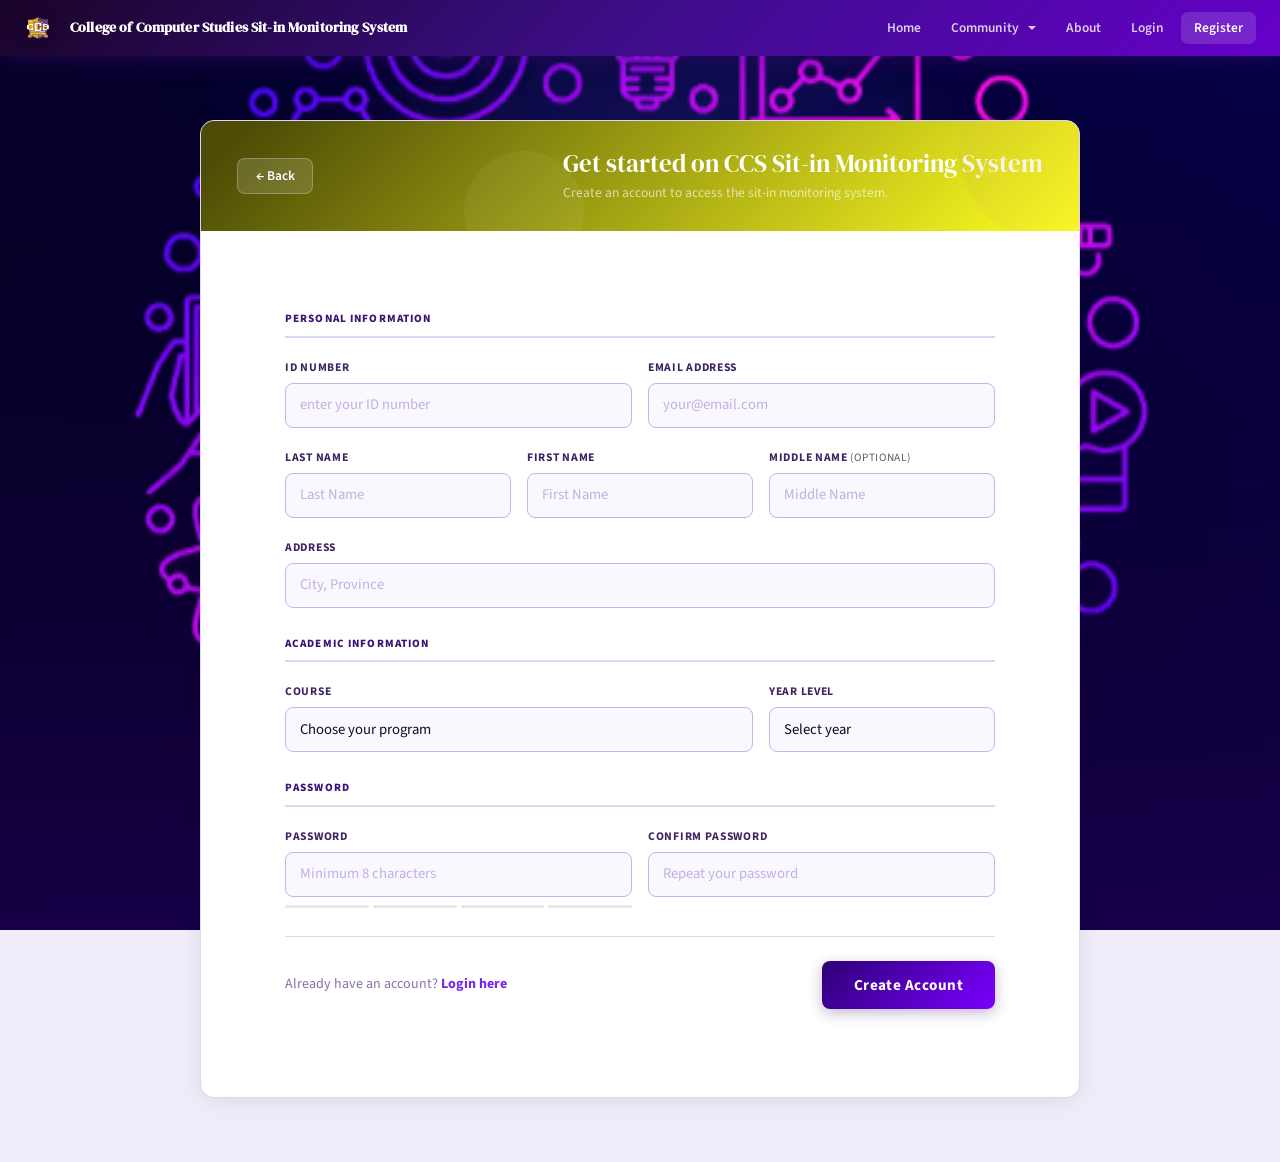
==== commit c0bb2b9e: "Latest Update from the flesh for my Revice" ====
--- a/register.html
+++ b/register.html
@@ -7,7 +7,7 @@
   <link href="https://cdn.jsdelivr.net/npm/bootstrap@5.3.3/dist/css/bootstrap.min.css" rel="stylesheet"/>
   <link href="https://fonts.googleapis.com/css2?family=Source+Sans+3:wght@400;600;700&display=swap" rel="stylesheet"/>
   <link rel="stylesheet" href="https://cdnjs.cloudflare.com/ajax/libs/font-awesome/6.4.0/css/all.min.css"/>
-  <link rel="stylesheet" href="style.css"
+  <link rel="stylesheet" href="style.css">
 </head>
 <body class="register-page">
   <!-- NAVBAR -->
@@ -22,7 +22,42 @@
     <div class="collapse navbar-collapse" id="navMenu">
       <ul class="navbar-nav ms-auto gap-1">
         <li class="nav-item"><a class="nav-link" href="index.html#/home">Home</a></li>
-        <li class="nav-item"><a class="nav-link" href="index.html#/community">Community ▾</a></li>
+        <li class="nav-item dropdown">
+          <a class="nav-link dropdown-toggle" href="#" id="communityDropdown" role="button" data-bs-toggle="dropdown" aria-expanded="false">Community</a>
+          <ul class="dropdown-menu dropdown-menu-dark community-dropdown-menu" aria-labelledby="communityDropdown">
+            <li><a class="dropdown-item community-dropdown-item" href="index.html#/community/sitin">
+              <div class="dropdown-item-icon"><i class="fa-solid fa-people-group"></i></div>
+              <div class="dropdown-item-content">
+                <div class="dropdown-item-title">Sit-in</div>
+                <div class="dropdown-item-desc">Find a laboratory to sit in</div>
+              </div>
+            </a></li>
+            <li><hr class="dropdown-divider"></li>
+            <li><a class="dropdown-item community-dropdown-item" href="index.html#/community/evaluation">
+              <div class="dropdown-item-icon"><i class="fa-solid fa-comments"></i></div>
+              <div class="dropdown-item-content">
+                <div class="dropdown-item-title">Evaluation/Reviews</div>
+                <div class="dropdown-item-desc">Share your experience with us</div>
+              </div>
+            </a></li>
+            <li><hr class="dropdown-divider"></li>
+            <li><a class="dropdown-item community-dropdown-item" href="index.html#/community/events">
+              <div class="dropdown-item-icon"><i class="fa-solid fa-calendar"></i></div>
+              <div class="dropdown-item-content">
+                <div class="dropdown-item-title">Laboratory Events</div>
+                <div class="dropdown-item-desc">Hackathon (CCS Days)</div>
+              </div>
+            </a></li>
+            <li><hr class="dropdown-divider"></li>
+            <li><a class="dropdown-item community-dropdown-item" href="index.html#/community/connect">
+              <div class="dropdown-item-icon"><i class="fa-solid fa-people-arrows"></i></div>
+              <div class="dropdown-item-content">
+                <div class="dropdown-item-title">Student Connect</div>
+                <div class="dropdown-item-desc">Make connections with kapwa CCS</div>
+              </div>
+            </a></li>
+          </ul>
+        </li>
         <li class="nav-item"><a class="nav-link" href="#" onclick="openAboutModal(); return false;">About</a></li>
         <li class="nav-item"><a class="nav-link" href="index.html#/login">Login</a></li>
         <li class="nav-item"><a class="nav-link active" href="register.html">Register</a></li>
--- a/style.css
+++ b/style.css
@@ -49,6 +49,7 @@
 
   /* Gradients */
   --grad-navbar:   linear-gradient(135deg, #190428 0%, #3d0e8a 50%, #6500c9 100%);
+  --grad-hder: linear-gradient(135deg, #4c4c06 5%, #ffff22 100%);
   --grad-header:   linear-gradient(135deg, #190428 0%, #8902ff 100%);
   --grad-session:  linear-gradient(135deg, #190428 0%, #571a90 100%);
   --grad-btn:      linear-gradient(135deg, #2d0076, #7b00ff);
@@ -458,6 +459,63 @@
   padding: 0;
 }
 
+/* Community Dropdown Menu */
+.community-dropdown-menu {
+  min-width: 320px !important;
+  border: 1.5px solid rgba(119, 37, 235, 0.3) !important;
+  border-radius: var(--radius-sm) !important;
+  background: linear-gradient(135deg, #1f1638 0%, #0d0716 100%) !important;
+  box-shadow: 0 8px 32px rgba(119, 37, 235, 0.2) !important;
+  padding: 8px 0 !important;
+}
+
+.community-dropdown-item {
+  display: flex !important;
+  align-items: center !important;
+  gap: 12px !important;
+  padding: 12px 16px !important;
+  color: rgba(255, 255, 255, 0.85) !important;
+  transition: all 0.2s ease !important;
+  cursor: pointer !important;
+}
+
+.community-dropdown-item:hover {
+  background: rgba(119, 37, 235, 0.15) !important;
+  color: #fff !important;
+  padding-left: 20px !important;
+}
+
+.dropdown-item-icon {
+  width: 40px;
+  height: 40px;
+  border-radius: 10px;
+  background: linear-gradient(135deg, #7725eb 0%, #2563eb 100%);
+  display: flex;
+  align-items: center;
+  justify-content: center;
+  color: #fff;
+  font-size: 1.1rem;
+  flex-shrink: 0;
+  box-shadow: 0 2px 8px rgba(119, 37, 235, 0.3);
+}
+
+.dropdown-item-content {
+  flex: 1;
+}
+
+.dropdown-item-title {
+  font-size: 0.9rem;
+  font-weight: 700;
+  color: #fff;
+  margin-bottom: 2px;
+}
+
+.dropdown-item-desc {
+  font-size: 0.75rem;
+  color: rgba(255, 255, 255, 0.65);
+  line-height: 1.3;
+}
+
 .notif-header {
   padding: 10px 16px;
   border-bottom: 1px solid var(--border);
@@ -704,7 +762,7 @@
 
 /* Gradient card header */
 .card-header-register {
-  background: var(--grad-header);
+  background: var(--grad-hder);
   padding: 1.75rem 2.25rem;
   position: relative;
   overflow: hidden;
@@ -2008,7 +2066,7 @@
 .home-header {
   text-align: center;
   margin-bottom: 60px;
-  background: var(--grad-header);
+  background: var(--grad-hder);
   padding: 50px 30px;
   border-radius: var(--radius);
   color: white;
@@ -2297,7 +2355,7 @@
 .community-header {
   text-align: center;
   margin-bottom: 60px;
-  background: var(--grad-header);
+  background: var(--grad-hder);
   padding: 50px 30px;
   border-radius: var(--radius);
   color: white;
@@ -2332,6 +2390,186 @@
   grid-template-columns: repeat(auto-fit, minmax(280px, 1fr));
   gap: 30px;
   margin-bottom: 30px;
+}
+
+/* ════════════════════════════════════════════════════════════
+   USER LEADERBOARD DISPLAY
+   ════════════════════════════════════════════════════════════ */
+
+.leaderboard-container {
+  padding: 0;
+}
+
+/* Leaderboard List Section */
+.leaderboard-list {
+  padding: 0;
+  display: flex;
+  flex-direction: column;
+}
+
+.leaderboard-item {
+  display: flex;
+  align-items: center;
+  gap: 14px;
+  padding: 14px 18px;
+  border-bottom: 1px solid var(--border);
+  transition: background-color 0.15s ease;
+  overflow-x: auto;
+}
+
+.leaderboard-item:hover {
+  background: linear-gradient(90deg, rgba(119, 37, 235, 0.05) 0%, transparent 100%);
+}
+
+.leaderboard-item:last-child {
+  border-bottom: none;
+}
+
+.leaderboard-rank-num {
+  min-width: 30px;
+  font-size: 1.1rem;
+  font-weight: 800;
+  text-align: center;
+  color: var(--text2);
+  display: flex;
+  align-items: center;
+  gap: 6px;
+}
+
+.leaderboard-medal {
+  font-size: 1.4rem;
+  line-height: 1;
+}
+
+.leaderboard-avatar-img {
+  width: 40px;
+  height: 40px;
+  border-radius: 50%;
+  object-fit: cover;
+  border: 2px solid var(--border);
+  flex-shrink: 0;
+}
+
+.leaderboard-avatar-placeholder {
+  width: 40px;
+  height: 40px;
+  border-radius: 50%;
+  background: linear-gradient(135deg, #7725eb 0%, #2563eb 100%);
+  display: flex;
+  align-items: center;
+  justify-content: center;
+  color: #fff;
+  font-weight: 700;
+  font-size: .75rem;
+  flex-shrink: 0;
+  border: 2px solid var(--border);
+}
+
+.leaderboard-avatar-wrapper {
+  position: relative;
+  width: 40px;
+  height: 40px;
+  flex-shrink: 0;
+}
+
+.leaderboard-info {
+  flex: 1;
+  min-width: 0;
+}
+
+.leaderboard-name {
+  font-weight: 600;
+  font-size: .9rem;
+  color: var(--text);
+  white-space: nowrap;
+  overflow: hidden;
+  text-overflow: ellipsis;
+  margin-bottom: 3px;
+}
+
+.leaderboard-id {
+  font-size: .75rem;
+  color: var(--text3);
+  margin-bottom: 2px;
+}
+
+.leaderboard-course {
+  font-size: .7rem;
+  color: var(--text3);
+  font-weight: 600;
+  text-transform: uppercase;
+  letter-spacing: .04em;
+}
+
+.leaderboard-stats {
+  display: flex;
+  align-items: center;
+  gap: 20px;
+  flex-shrink: 0;
+  min-width: 0;
+}
+
+.leaderboard-stat {
+  text-align: right;
+}
+
+.leaderboard-stat-label {
+  font-size: .65rem;
+  color: var(--text3);
+  text-transform: uppercase;
+  letter-spacing: .05em;
+  font-weight: 700;
+  margin-bottom: 2px;
+}
+
+.leaderboard-stat-value {
+  font-size: 1rem;
+  font-weight: 800;
+  color: var(--text);
+}
+
+.leaderboard-points {
+  color: var(--gold2);
+  font-weight: 800;
+  font-size: 1.1rem;
+}
+
+/* Empty State */
+.leaderboard-empty {
+  text-align: center;
+  padding: 40px 20px;
+  color: var(--text3);
+}
+
+.leaderboard-empty i {
+  font-size: 2rem;
+  display: block;
+  margin-bottom: 12px;
+  opacity: 0.5;
+}
+
+.leaderboard-empty p {
+  font-size: .85rem;
+  margin: 0;
+}
+
+/* Responsive */
+@media (max-width: 768px) {
+  .leaderboard-item {
+    flex-wrap: wrap;
+    gap: 10px;
+  }
+
+  .leaderboard-stats {
+    width: 100%;
+    order: 3;
+    gap: 12px;
+    flex-wrap: wrap;
+  }
+
+  .leaderboard-stat-value {
+    font-size: .95rem;
+  }
 }
 
 .community-card {
@@ -2539,7 +2777,7 @@
 }
 
 .about-modal-header {
-  background: var(--grad-header);
+  background: var(--grad-hder);
   color: white;
   padding: 30px;
   display: flex;
@@ -2734,4 +2972,166 @@
   .about-section-text {
     font-size: 0.9rem;
   }
+}
+
+/* ════════════════════════════════════════════════════════════
+   LEADERBOARD SECTION (HOME PAGE)
+   ════════════════════════════════════════════════════════════ */
+
+.leaderboard-section {
+  margin-top: 60px;
+  animation: slideInUp 0.5s ease;
+}
+
+@keyframes slideInUp {
+  from {
+    opacity: 0;
+    transform: translateY(20px);
+  }
+  to {
+    opacity: 1;
+    transform: translateY(0);
+  }
+}
+
+.leaderboard-header-container {
+  text-align: center;
+  margin-bottom: 30px;
+  padding-bottom: 20px;
+  border-bottom: 2px solid var(--violet-bg);
+}
+
+.leaderboard-title-content {
+  display: flex;
+  align-items: center;
+  justify-content: center;
+  gap: 15px;
+  margin-bottom: 10px;
+}
+
+.leaderboard-title-content i {
+  font-size: 1.8rem;
+  color: var(--gold);
+  text-shadow: 0 2px 8px rgba(245, 217, 35, 0.3);
+}
+
+.leaderboard-title-content h2 {
+  font-family: 'DM Serif Display', serif;
+  font-size: 2rem;
+  font-weight: 700;
+  color: var(--violet2);
+  margin: 0;
+  letter-spacing: -0.01em;
+}
+
+.leaderboard-subtitle {
+  font-size: 0.95rem;
+  color: var(--text3);
+  margin: 0;
+  font-weight: 500;
+}
+
+.leaderboard-container {
+  background: linear-gradient(135deg, rgba(119, 37, 235, 0.03), rgba(37, 99, 235, 0.03));
+  border: 1.5px solid var(--border);
+  border-radius: var(--radius);
+  overflow: hidden;
+  box-shadow: 0 4px 16px rgba(119, 37, 235, 0.08);
+}
+
+.leaderboard-items {
+  padding: 0;
+  display: flex;
+  flex-direction: column;
+}
+
+.leaderboard-loading {
+  display: flex;
+  flex-direction: column;
+  align-items: center;
+  justify-content: center;
+  padding: 60px 40px;
+  gap: 15px;
+  color: var(--text3);
+}
+
+.leaderboard-loading p {
+  margin: 0;
+  font-size: 0.95rem;
+  font-weight: 500;
+}
+
+/* Responsive leaderboard section */
+@media (max-width: 768px) {
+  .leaderboard-section {
+    margin-top: 40px;
+  }
+
+  .leaderboard-title-content h2 {
+    font-size: 1.5rem;
+  }
+
+  .leaderboard-title-content i {
+    font-size: 1.5rem;
+  }
+
+  .leaderboard-subtitle {
+    font-size: 0.9rem;
+  }
+
+  .leaderboard-header-container {
+    margin-bottom: 20px;
+    padding-bottom: 15px;
+  }
+
+  .leaderboard-item {
+    padding: 12px 14px;
+    gap: 10px;
+    flex-wrap: wrap;
+  }
+
+  .leaderboard-avatar-img,
+  .leaderboard-avatar-placeholder {
+    width: 36px;
+    height: 36px;
+  }
+
+  .leaderboard-name {
+    font-size: 0.85rem;
+  }
+
+  .leaderboard-id,
+  .leaderboard-course {
+    font-size: 0.65rem;
+  }
+
+  .leaderboard-stats {
+    gap: 15px;
+  }
+
+  .leaderboard-stat-value {
+    font-size: 0.9rem;
+  }
+}
+
+body.theme-dark .leaderboard-section {
+  color: var(--text);
+}
+
+body.theme-dark .leaderboard-title-content h2 {
+  color: #e5b8ff;
+}
+
+body.theme-dark .leaderboard-container {
+  background: rgba(114, 46, 255, 0.08);
+  border-color: rgba(255, 255, 255, 0.1);
+  box-shadow: 0 4px 16px rgba(137, 2, 255, 0.12);
+}
+
+body.theme-dark .leaderboard-item {
+  background: transparent;
+}
+
+body.theme-dark .leaderboard-item:hover {
+  background: rgba(114, 46, 255, 0.1);
 }
